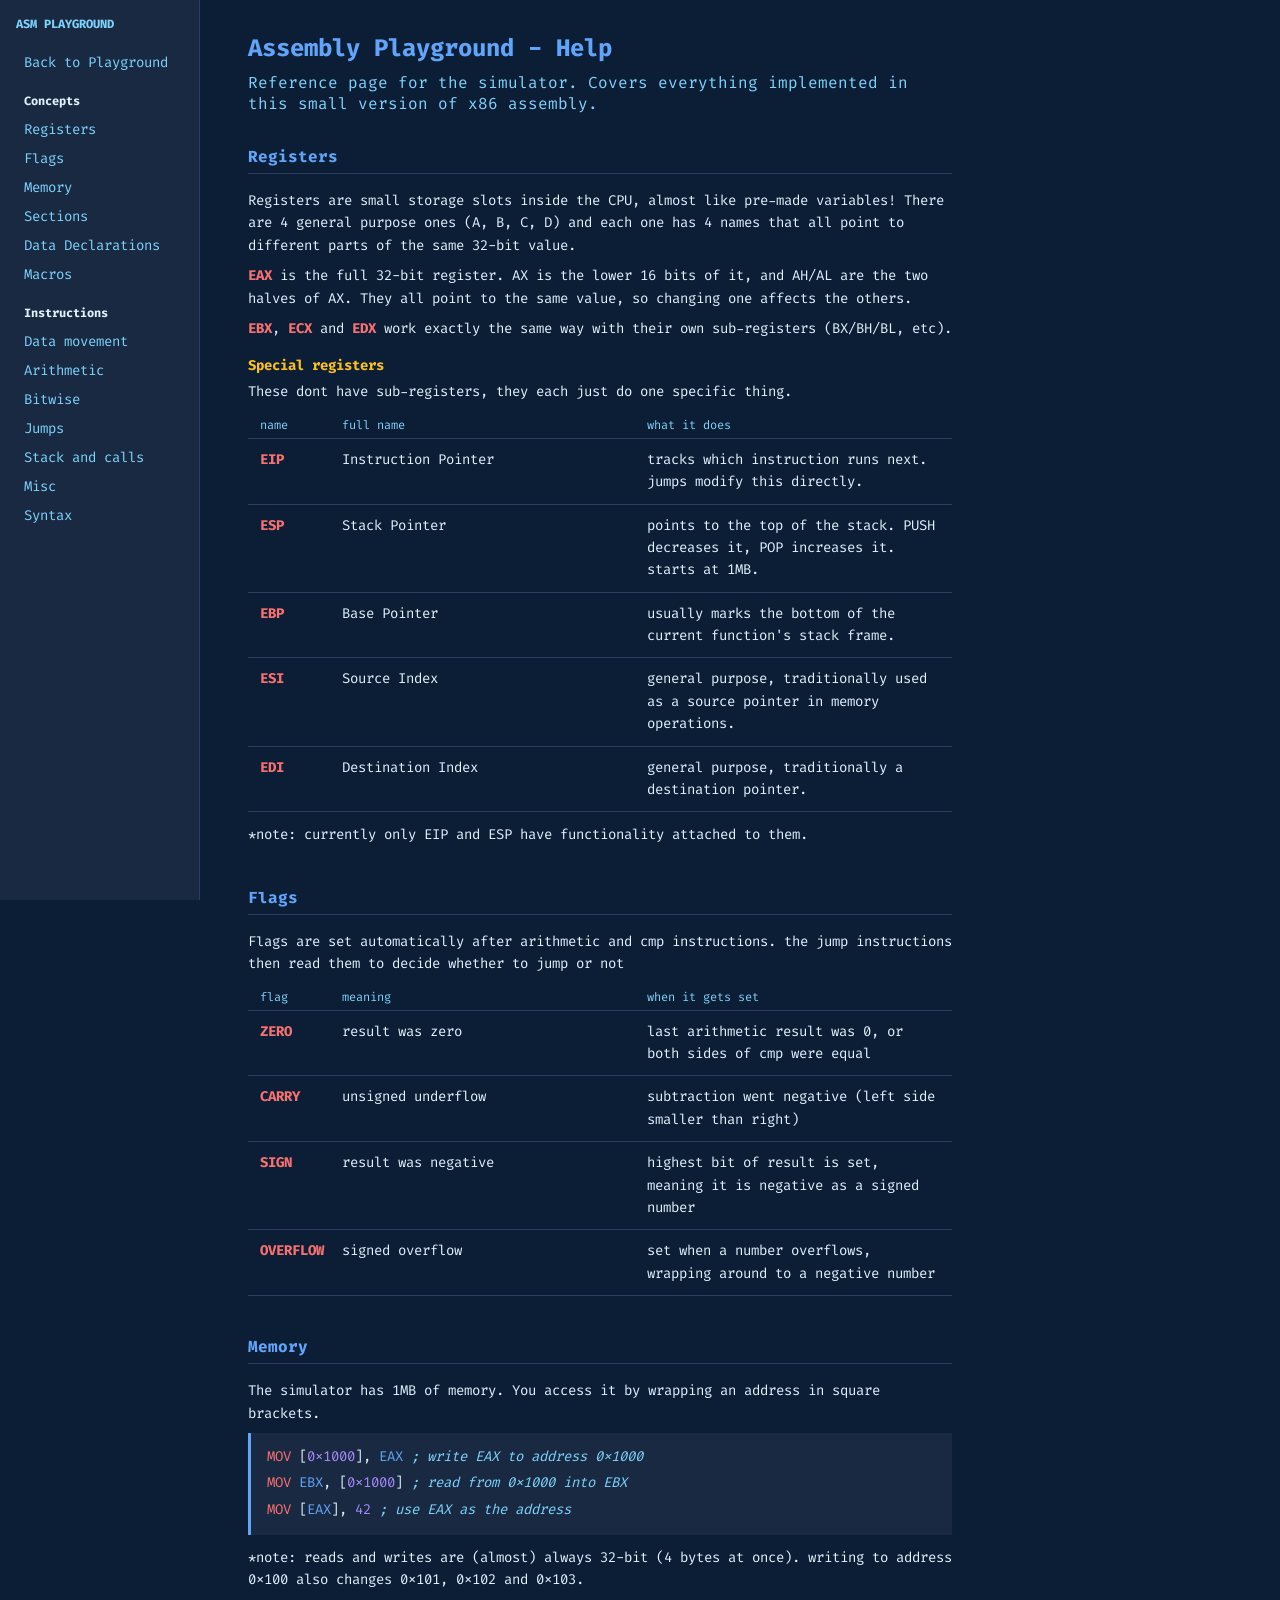
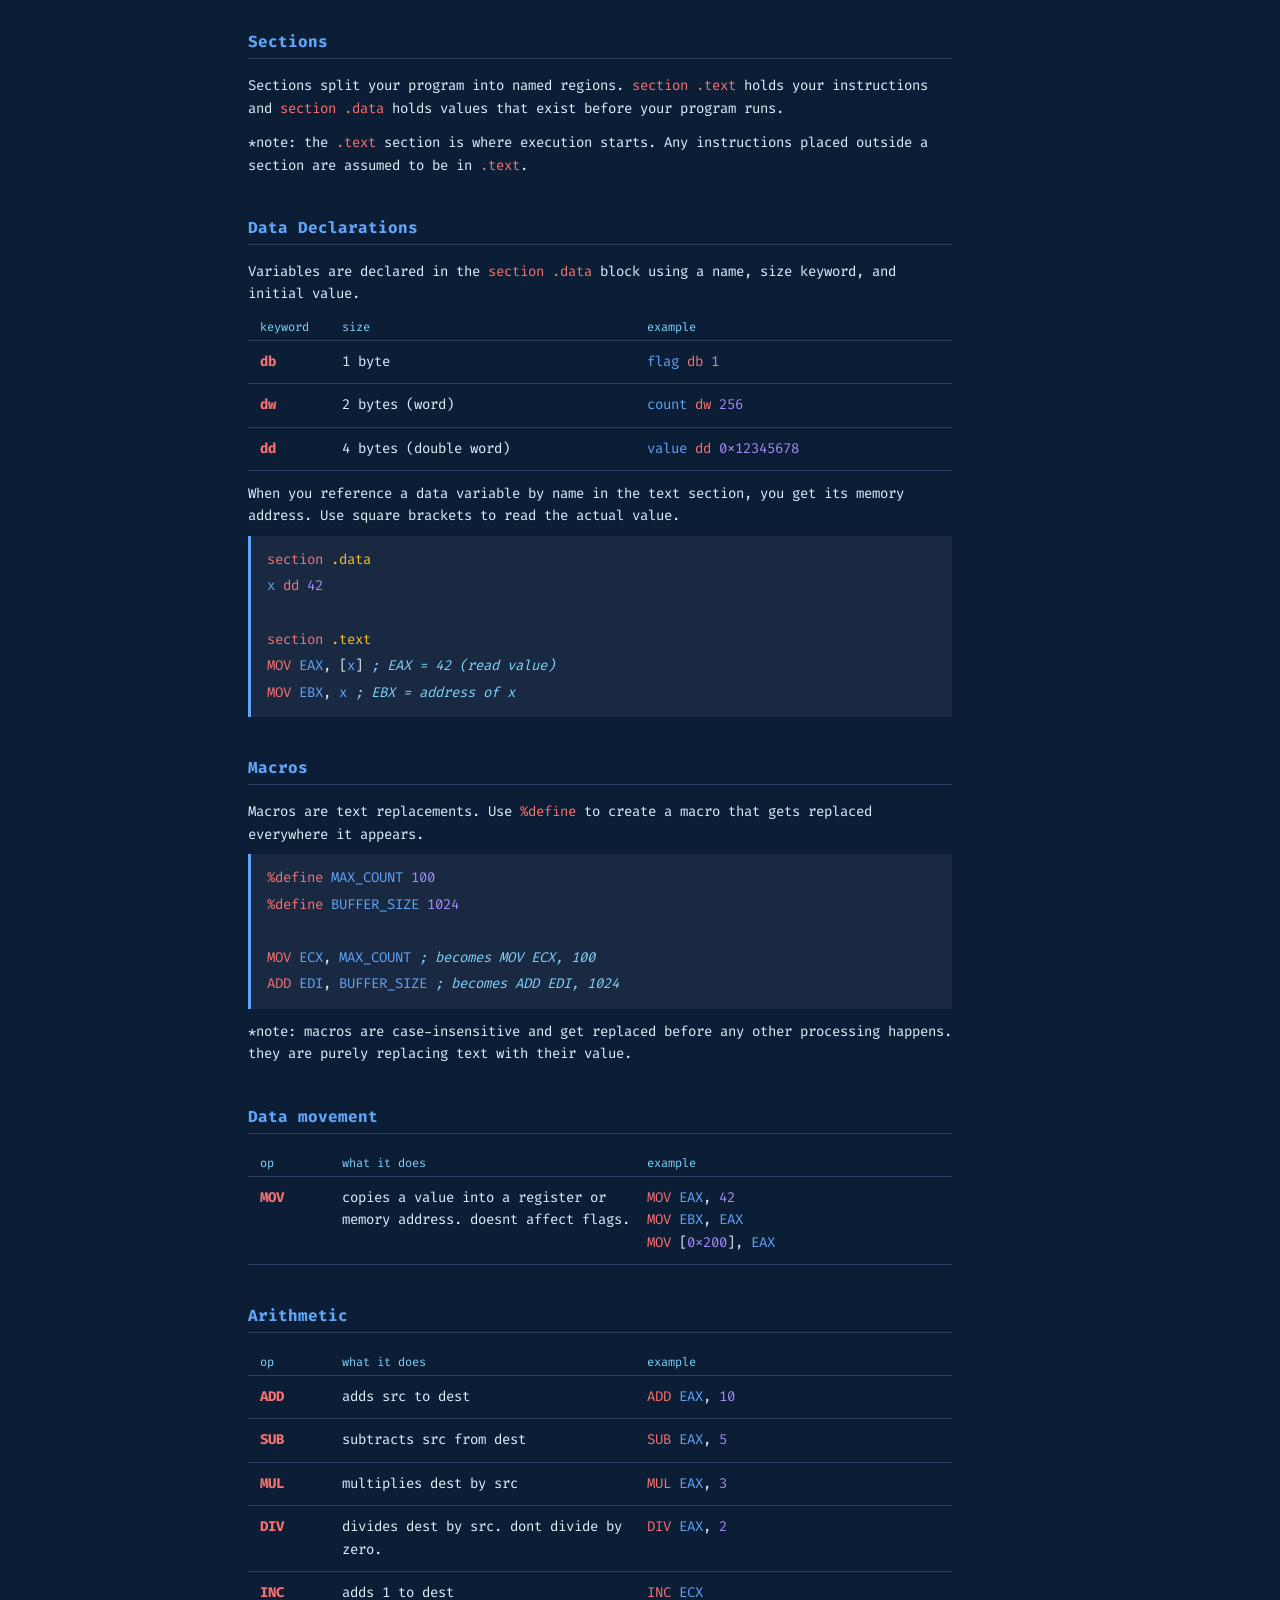
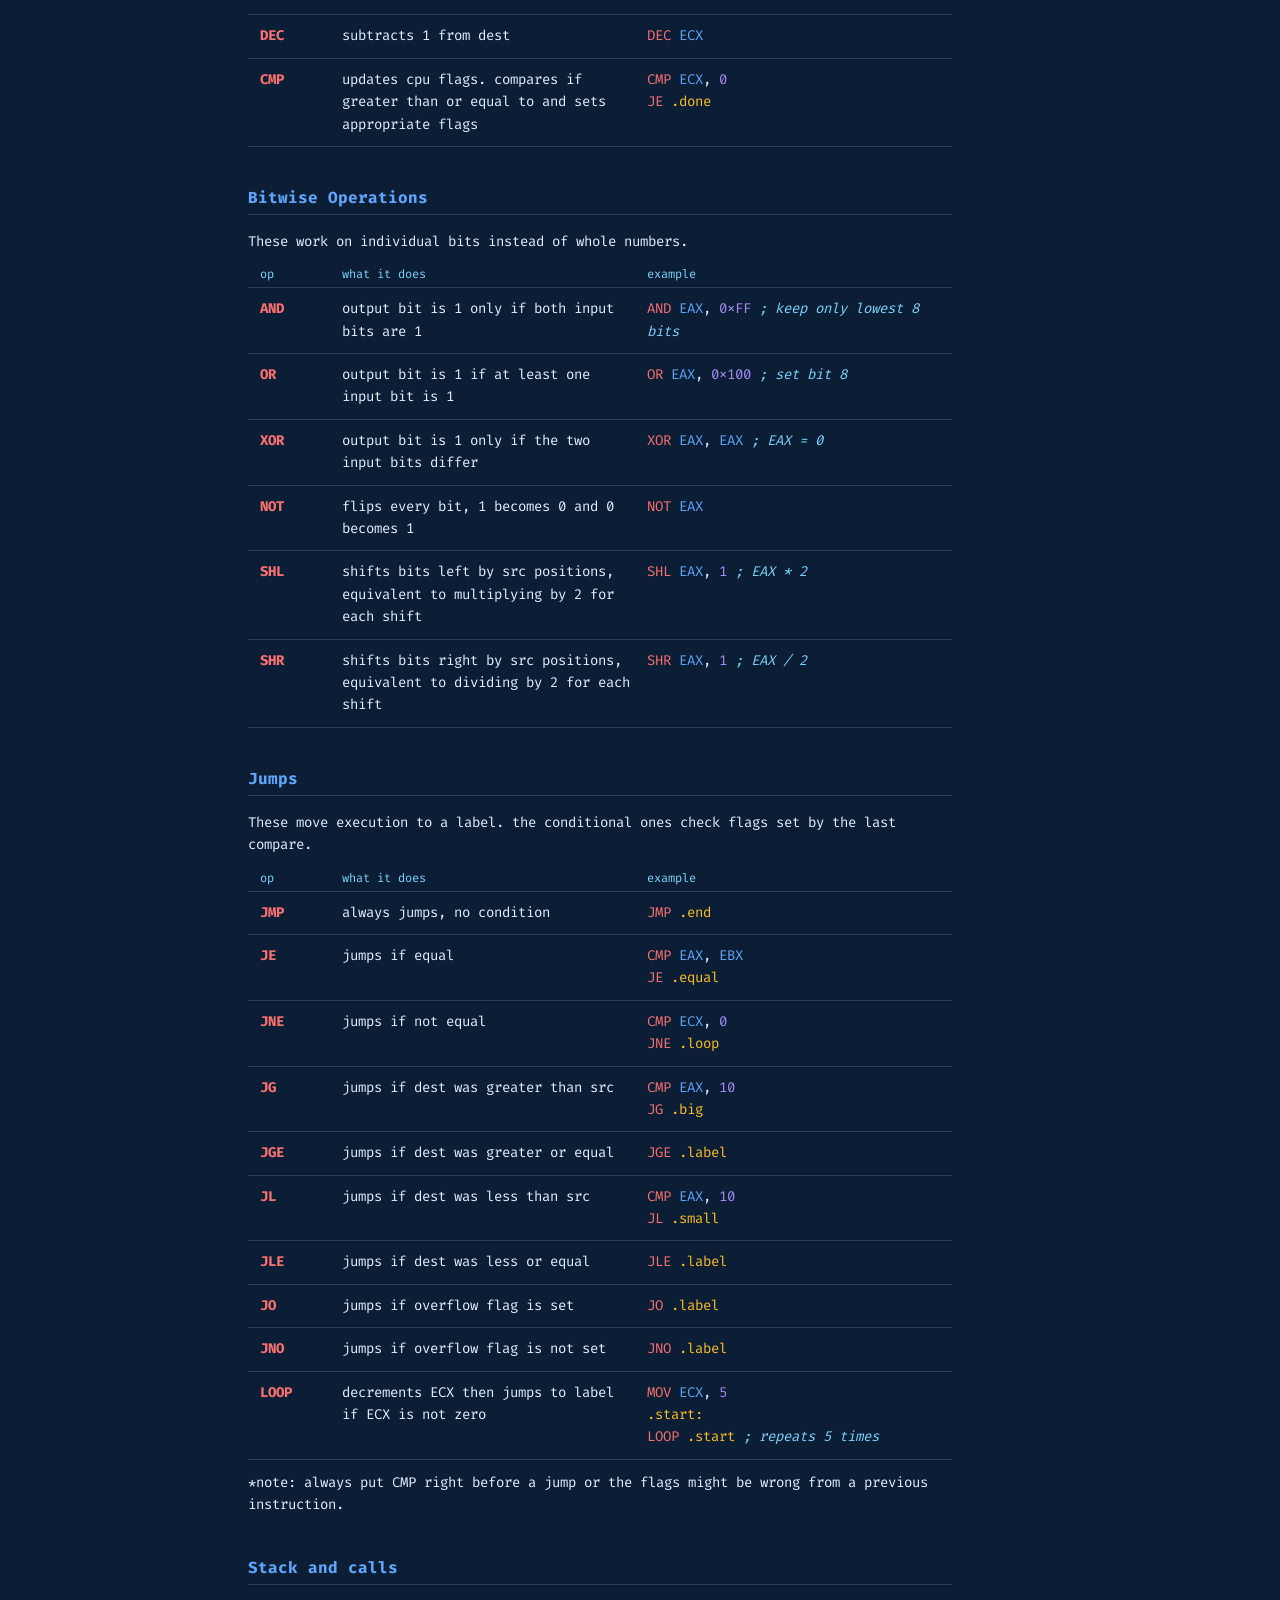
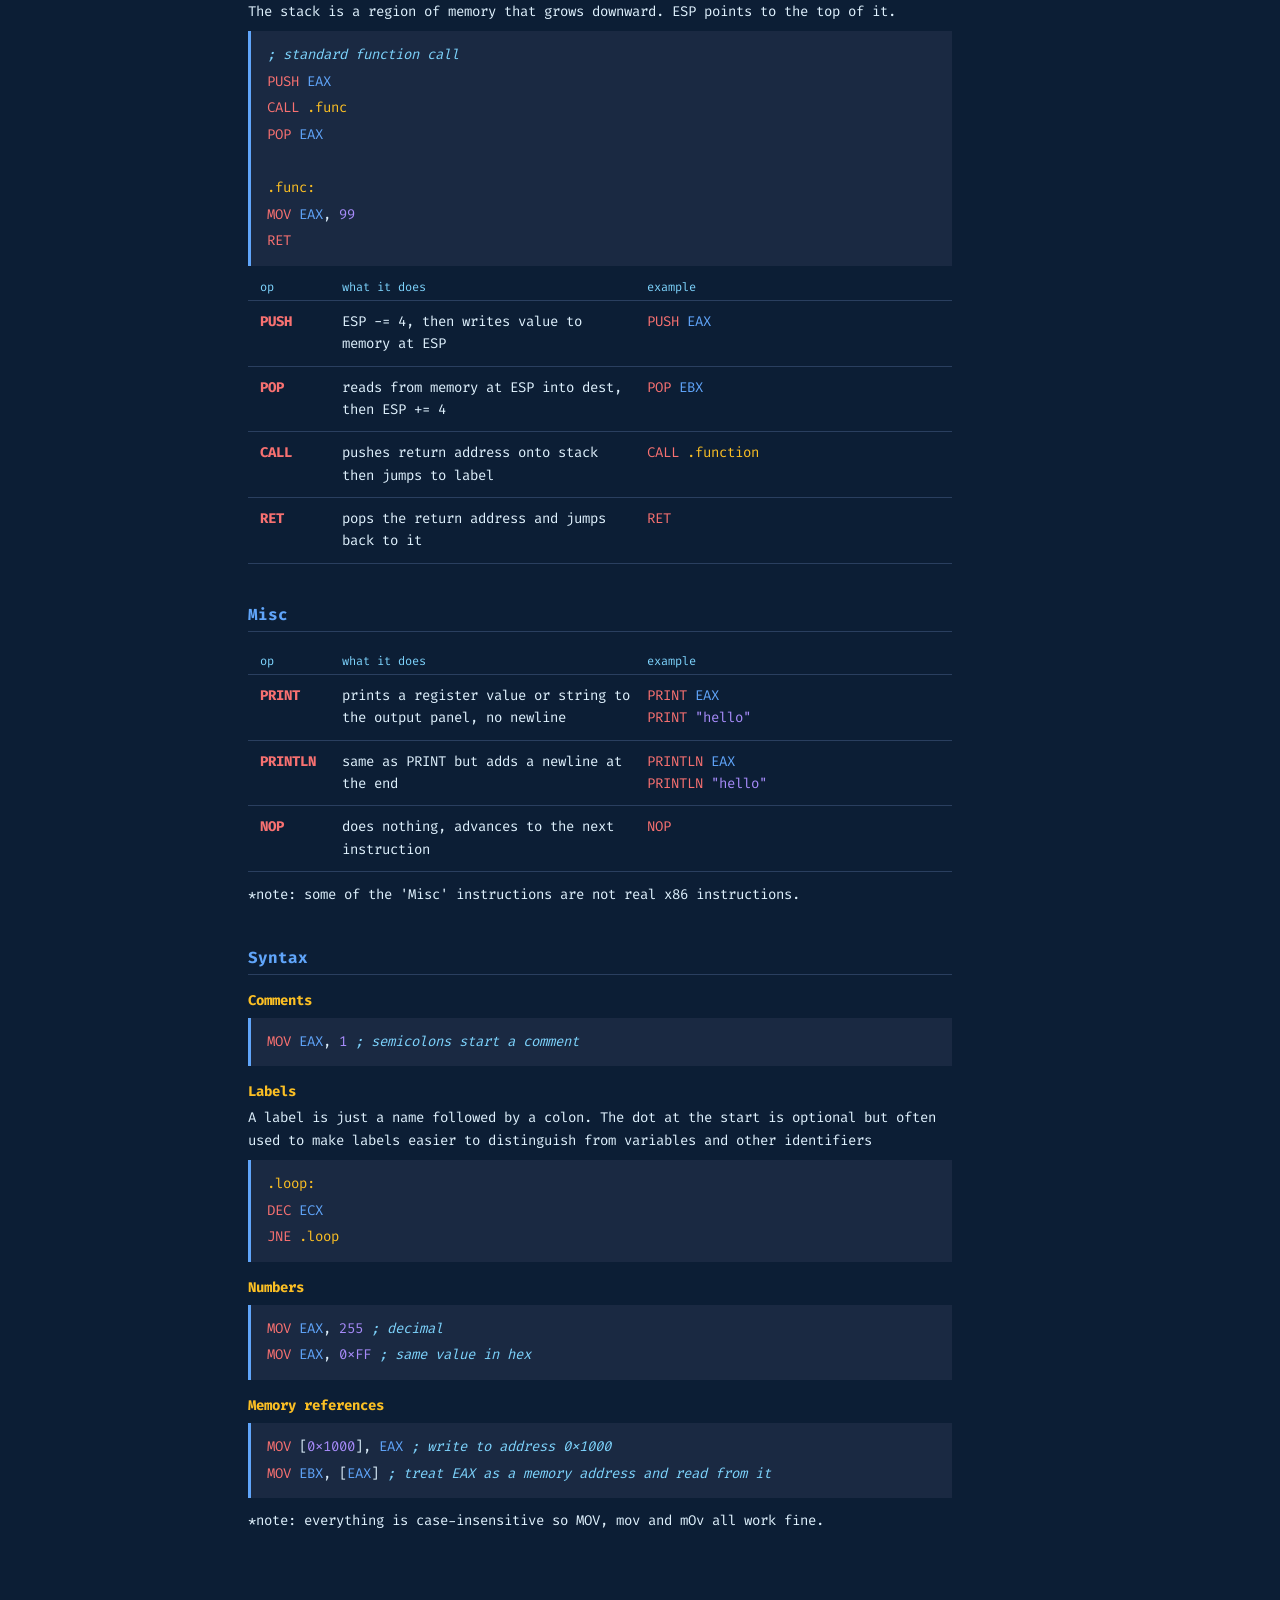
==== docs.html @ c967ff4b "fixed infinite loops & mobile support" ====
<!DOCTYPE html>
<html lang="en">

<head>
    <title>Assembly Playground - Help</title>
    <link rel="icon" type="image/x-icon" href="icon.png">
    <link rel="stylesheet" href="css/docs.css">
    <script src="js/docs.js"></script>

    <meta name="viewport" content="width=device-width, initial-scale=1">
    <!-- import google font -->
    <link href="https://fonts.googleapis.com/css2?family=Fira+Code&display=swap" rel="stylesheet">
</head>

<body>
    <div class="page">
        <div class="sidebar">
            <h1>ASM PLAYGROUND</h1>
            <a href="index.html">Back to Playground</a>
            <span class="group"><strong>Concepts</strong></span>
            <a href="#registers">Registers</a>
            <a href="#flags">Flags</a>
            <a href="#memory">Memory</a>
            <a href="#sections">Sections</a>
            <a href="#data-declarations">Data Declarations</a>
            <a href="#macros">Macros</a>
            <span class="group"><strong>Instructions</strong></span>
            <a href="#data">Data movement</a>
            <a href="#arithmetic">Arithmetic</a>
            <a href="#bitwise">Bitwise</a>
            <a href="#jumps">Jumps</a>
            <a href="#stack">Stack and calls</a>
            <a href="#misc">Misc</a>
            <a href="#syntax">Syntax</a>
        </div>
        <div class="content">
            <button id="menu-toggle">☰ MENU</button>
            <h1>Assembly Playground - Help</h1>
            <p>
                Reference page for the simulator. Covers everything implemented in
                this small version of x86 assembly.
            </p>
            <!-- registers -->
            <div class="section" id="registers">
                <h2>Registers</h2>
                <p>
                    Registers are small storage slots inside the CPU, almost like
                    pre-made variables! There are 4 general purpose ones (A, B, C, D)
                    and each one has 4 names that all point to different parts of the
                    same 32-bit value.
                </p>
                <p>
                    <span class="op">EAX</span> is the full 32-bit register. AX is the
                    lower 16 bits of it, and AH/AL are the two halves of AX. They all
                    point to the same value, so changing one affects the others.
                </p>
                <p>
                    <span class="op">EBX</span>, <span class="op">ECX</span> and
                    <span class="op">EDX</span> work exactly the same way with their own
                    sub-registers (BX/BH/BL, etc).
                </p>
                <h3>Special registers</h3>
                <p>
                    These dont have sub-registers, they each just do one specific thing.
                </p>
                <div class="row-header">
                    <div>name</div>
                    <div>full name</div>
                    <div>what it does</div>
                </div>
                <div class="row">
                    <div class="op">EIP</div>
                    <div>Instruction Pointer</div>
                    <div>
                        tracks which instruction runs next. jumps modify this directly.
                    </div>
                </div>
                <div class="row">
                    <div class="op">ESP</div>
                    <div>Stack Pointer</div>
                    <div>
                        points to the top of the stack. PUSH decreases it, POP increases
                        it. starts at 1MB.
                    </div>
                </div>
                <div class="row">
                    <div class="op">EBP</div>
                    <div>Base Pointer</div>
                    <div>
                        usually marks the bottom of the current function's stack frame.
                    </div>
                </div>
                <div class="row">
                    <div class="op">ESI</div>
                    <div>Source Index</div>
                    <div>
                        general purpose, traditionally used as a source pointer in memory
                        operations.
                    </div>
                </div>
                <div class="row">
                    <div class="op">EDI</div>
                    <div>Destination Index</div>
                    <div>general purpose, traditionally a destination pointer.</div>
                </div>
                <p class="note">
                    *note: currently only EIP and ESP have functionality attached to
                    them.
                </p>
            </div>
            <!-- flags -->
            <div class="section" id="flags">
                <h2>Flags</h2>
                <p>
                    Flags are set automatically after arithmetic and cmp instructions.
                    the jump instructions then read them to decide whether to jump or
                    not
                </p>
                <div class="row-header">
                    <div>flag</div>
                    <div>meaning</div>
                    <div>when it gets set</div>
                </div>
                <div class="row">
                    <div class="op">ZERO</div>
                    <div>result was zero</div>
                    <div>
                        last arithmetic result was 0, or both sides of cmp were equal
                    </div>
                </div>
                <div class="row">
                    <div class="op">CARRY</div>
                    <div>unsigned underflow</div>
                    <div>subtraction went negative (left side smaller than right)</div>
                </div>
                <div class="row">
                    <div class="op">SIGN</div>
                    <div>result was negative</div>
                    <div>
                        highest bit of result is set, meaning it is negative as a signed
                        number
                    </div>
                </div>
                <div class="row">
                    <div class="op">OVERFLOW</div>
                    <div>signed overflow</div>
                    <div>
                        set when a number overflows, wrapping around to a negative number
                    </div>
                </div>
            </div>

            <!-- memory -->
            <div class="section" id="memory">
                <h2>Memory</h2>
                <p>
                    The simulator has 1MB of memory. You access it by wrapping an
                    address in square brackets.
                </p>
                <div class="code">
                    <span class="keyword">MOV</span> [<span class="num">0x1000</span>],
                    <span class="reg">EAX</span>
                    <span class="comment">; write EAX to address 0x1000</span><br>
                    <span class="keyword">MOV</span> <span class="reg">EBX</span>,
                    [<span class="num">0x1000</span>]
                    <span class="comment">; read from 0x1000 into EBX</span><br>
                    <span class="keyword">MOV</span> [<span class="reg">EAX</span>],
                    <span class="num">42</span>
                    <span class="comment">; use EAX as the address</span>
                </div>
                <p class="note">
                    *note: reads and writes are (almost) always 32-bit (4 bytes at
                    once). writing to address 0x100 also changes 0x101, 0x102 and 0x103.
                </p>
            </div>
            <!-- sections -->
            <div class="section" id="sections">
                <h2>Sections</h2>
                <p>
                    Sections split your program into named regions.
                    <span class="keyword">section .text</span> holds your instructions and
                    <span class="keyword">section .data</span> holds values that exist before
                    your program runs.
                </p>
                <p class="note">
                    *note: the <span class="keyword">.text</span> section is where
                    execution starts. Any instructions placed outside a section are
                    assumed to be in <span class="keyword">.text</span>.
                </p>
            </div>
            <!-- data declarations -->
            <div class="section" id="data-declarations">
                <h2>Data Declarations</h2>
                <p>
                    Variables are declared in the <span class="keyword">section .data</span>
                    block using a name, size keyword, and initial value.
                </p>
                <div class="row-header">
                    <div>keyword</div>
                    <div>size</div>
                    <div>example</div>
                </div>
                <div class="row">
                    <div class="op">db</div>
                    <div>1 byte</div>
                    <div>
                        <span class="reg">flag</span> <span class="keyword">db</span>
                        <span class="num">1</span>
                    </div>
                </div>
                <div class="row">
                    <div class="op">dw</div>
                    <div>2 bytes (word)</div>
                    <div>
                        <span class="reg">count</span> <span class="keyword">dw</span>
                        <span class="num">256</span>
                    </div>
                </div>
                <div class="row">
                    <div class="op">dd</div>
                    <div>4 bytes (double word)</div>
                    <div>
                        <span class="reg">value</span> <span class="keyword">dd</span>
                        <span class="num">0x12345678</span>
                    </div>
                </div>
                <p class="note">
                    When you reference a data variable by name in the text section, you get
                    its memory address. Use square brackets to read the actual value.
                </p>
                <div class="code">
                    <span class="keyword">section</span> <span class="label">.data</span><br>
                    <span class="reg">x</span> <span class="keyword">dd</span>
                    <span class="num">42</span><br>
                    <br>
                    <span class="keyword">section</span> <span class="label">.text</span><br>
                    <span class="keyword">MOV</span> <span class="reg">EAX</span>,
                    [<span class="reg">x</span>]
                    <span class="comment">; EAX = 42 (read value)</span><br>
                    <span class="keyword">MOV</span> <span class="reg">EBX</span>,
                    <span class="reg">x</span>
                    <span class="comment">; EBX = address of x</span>
                </div>
            </div>
            <!-- macros -->
            <div class="section" id="macros">
                <h2>Macros</h2>
                <p>
                    Macros are text replacements. Use <span class="keyword">%define</span>
                    to create a macro that gets replaced everywhere it appears.
                </p>
                <div class="code">
                    <span class="keyword">%define</span> <span class="reg">MAX_COUNT</span>
                    <span class="num">100</span><br>
                    <span class="keyword">%define</span> <span class="reg">BUFFER_SIZE</span>
                    <span class="num">1024</span><br>
                    <br>
                    <span class="keyword">MOV</span> <span class="reg">ECX</span>,
                    <span class="reg">MAX_COUNT</span>
                    <span class="comment">; becomes MOV ECX, 100</span><br>
                    <span class="keyword">ADD</span> <span class="reg">EDI</span>,
                    <span class="reg">BUFFER_SIZE</span>
                    <span class="comment">; becomes ADD EDI, 1024</span>
                </div>
                <p class="note">
                    *note: macros are case-insensitive and get replaced before any other
                    processing happens. they are purely replacing text with their value.
                </p>
            </div>
            <!-- data movement -->
            <div class="section" id="data">
                <h2>Data movement</h2>
                <div class="row-header">
                    <div>op</div>
                    <div>what it does</div>
                    <div>example</div>
                </div>
                <div class="row">
                    <div class="op">MOV</div>
                    <div>
                        copies a value into a register or memory address. doesnt affect
                        flags.
                    </div>
                    <div>
                        <span class="keyword">MOV</span> <span class="reg">EAX</span>,
                        <span class="num">42</span><br>
                        <span class="keyword">MOV</span> <span class="reg">EBX</span>,
                        <span class="reg">EAX</span><br>
                        <span class="keyword">MOV</span> [<span class="num">0x200</span>],
                        <span class="reg">EAX</span>
                    </div>
                </div>
            </div>
            <!-- arithmetic -->
            <div class="section" id="arithmetic">
                <h2>Arithmetic</h2>
                <div class="row-header">
                    <div>op</div>
                    <div>what it does</div>
                    <div>example</div>
                </div>
                <div class="row">
                    <div class="op">ADD</div>
                    <div>adds src to dest</div>
                    <div>
                        <span class="keyword">ADD</span> <span class="reg">EAX</span>,
                        <span class="num">10</span>
                    </div>
                </div>
                <div class="row">
                    <div class="op">SUB</div>
                    <div>subtracts src from dest</div>
                    <div>
                        <span class="keyword">SUB</span> <span class="reg">EAX</span>,
                        <span class="num">5</span>
                    </div>
                </div>
                <div class="row">
                    <div class="op">MUL</div>
                    <div>multiplies dest by src</div>
                    <div>
                        <span class="keyword">MUL</span> <span class="reg">EAX</span>,
                        <span class="num">3</span>
                    </div>
                </div>
                <div class="row">
                    <div class="op">DIV</div>
                    <div>divides dest by src. dont divide by zero.</div>
                    <div>
                        <span class="keyword">DIV</span> <span class="reg">EAX</span>,
                        <span class="num">2</span>
                    </div>
                </div>
                <div class="row">
                    <div class="op">INC</div>
                    <div>adds 1 to dest</div>
                    <div>
                        <span class="keyword">INC</span> <span class="reg">ECX</span>
                    </div>
                </div>
                <div class="row">
                    <div class="op">DEC</div>
                    <div>subtracts 1 from dest</div>
                    <div>
                        <span class="keyword">DEC</span> <span class="reg">ECX</span>
                    </div>
                </div>
                <div class="row">
                    <div class="op">CMP</div>
                    <div>
                        updates cpu flags. compares if greater than or equal to and sets
                        appropriate flags
                    </div>
                    <div>
                        <span class="keyword">CMP</span> <span class="reg">ECX</span>,
                        <span class="num">0</span><br>
                        <span class="keyword">JE</span> <span class="label">.done</span>
                    </div>
                </div>
            </div>
            <!-- bitwise -->
            <div class="section" id="bitwise">
                <h2>Bitwise Operations</h2>
                <p>These work on individual bits instead of whole numbers.</p>
                <div class="row-header">
                    <div>op</div>
                    <div>what it does</div>
                    <div>example</div>
                </div>
                <div class="row">
                    <div class="op">AND</div>
                    <div>output bit is 1 only if both input bits are 1</div>
                    <div>
                        <span class="keyword">AND</span> <span class="reg">EAX</span>,
                        <span class="num">0xFF</span>
                        <span class="comment">; keep only lowest 8 bits</span>
                    </div>
                </div>
                <div class="row">
                    <div class="op">OR</div>
                    <div>output bit is 1 if at least one input bit is 1</div>
                    <div>
                        <span class="keyword">OR</span> <span class="reg">EAX</span>,
                        <span class="num">0x100</span>
                        <span class="comment">; set bit 8</span>
                    </div>
                </div>
                <div class="row">
                    <div class="op">XOR</div>
                    <div>output bit is 1 only if the two input bits differ</div>
                    <div>
                        <span class="keyword">XOR</span> <span class="reg">EAX</span>,
                        <span class="reg">EAX</span>
                        <span class="comment">; EAX = 0</span>
                    </div>
                </div>
                <div class="row">
                    <div class="op">NOT</div>
                    <div>flips every bit, 1 becomes 0 and 0 becomes 1</div>
                    <div>
                        <span class="keyword">NOT</span> <span class="reg">EAX</span>
                    </div>
                </div>
                <div class="row">
                    <div class="op">SHL</div>
                    <div>shifts bits left by src positions, equivalent to multiplying by 2 for each shift</div>
                    <div>
                        <span class="keyword">SHL</span> <span class="reg">EAX</span>,
                        <span class="num">1</span>
                        <span class="comment">; EAX * 2</span>
                    </div>
                </div>
                <div class="row">
                    <div class="op">SHR</div>
                    <div>shifts bits right by src positions, equivalent to dividing by 2 for each shift</div>
                    <div>
                        <span class="keyword">SHR</span> <span class="reg">EAX</span>,
                        <span class="num">1</span>
                        <span class="comment">; EAX / 2</span>
                    </div>
                </div>
            </div>
            <!-- jumps -->
            <div class="section" id="jumps">
                <h2>Jumps</h2>
                <p>
                    These move execution to a label. the conditional ones check flags
                    set by the last compare.
                </p>
                <div class="row-header row-header-gap">
                    <div>op</div>
                    <div>what it does</div>
                    <div>example</div>
                </div>
                <div class="row">
                    <div class="op">JMP</div>
                    <div>always jumps, no condition</div>
                    <div>
                        <span class="keyword">JMP</span> <span class="label">.end</span>
                    </div>
                </div>
                <div class="row">
                    <div class="op">JE</div>
                    <div>jumps if equal</div>
                    <div>
                        <span class="keyword">CMP</span> <span class="reg">EAX</span>,
                        <span class="reg">EBX</span><br>
                        <span class="keyword">JE</span>
                        <span class="label">.equal</span>
                    </div>
                </div>
                <div class="row">
                    <div class="op">JNE</div>
                    <div>jumps if not equal</div>
                    <div>
                        <span class="keyword">CMP</span> <span class="reg">ECX</span>,
                        <span class="num">0</span><br>
                        <span class="keyword">JNE</span>
                        <span class="label">.loop</span>
                    </div>
                </div>
                <div class="row">
                    <div class="op">JG</div>
                    <div>jumps if dest was greater than src</div>
                    <div>
                        <span class="keyword">CMP</span> <span class="reg">EAX</span>,
                        <span class="num">10</span><br>
                        <span class="keyword">JG</span>
                        <span class="label">.big</span>
                    </div>
                </div>
                <div class="row">
                    <div class="op">JGE</div>
                    <div>jumps if dest was greater or equal</div>
                    <div>
                        <span class="keyword">JGE</span> <span class="label">.label</span>
                    </div>
                </div>
                <div class="row">
                    <div class="op">JL</div>
                    <div>jumps if dest was less than src</div>
                    <div>
                        <span class="keyword">CMP</span> <span class="reg">EAX</span>,
                        <span class="num">10</span><br>
                        <span class="keyword">JL</span>
                        <span class="label">.small</span>
                    </div>
                </div>
                <div class="row">
                    <div class="op">JLE</div>
                    <div>jumps if dest was less or equal</div>
                    <div>
                        <span class="keyword">JLE</span> <span class="label">.label</span>
                    </div>
                </div>
                <div class="row">
                    <div class="op">JO</div>
                    <div>jumps if overflow flag is set</div>
                    <div>
                        <span class="keyword">JO</span> <span class="label">.label</span>
                    </div>
                </div>
                <div class="row">
                    <div class="op">JNO</div>
                    <div>jumps if overflow flag is not set</div>
                    <div>
                        <span class="keyword">JNO</span> <span class="label">.label</span>
                    </div>
                </div>
                <div class="row">
                    <div class="op">LOOP</div>
                    <div>decrements ECX then jumps to label if ECX is not zero</div>
                    <div>
                        <span class="keyword">MOV</span> <span class="reg">ECX</span>,
                        <span class="num">5</span><br>
                        <span class="label">.start:</span><br>
                        <span class="keyword">LOOP</span> <span class="label">.start</span>
                        <span class="comment">; repeats 5 times</span>
                    </div>
                </div>
                <p class="note">
                    *note: always put CMP right before a jump or the flags might be
                    wrong from a previous instruction.
                </p>
            </div>
            <!-- stack -->
            <div class="section" id="stack">
                <h2>Stack and calls</h2>
                <p>
                    The stack is a region of memory that grows downward. ESP points to
                    the top of it.
                </p>
                <div class="code">
                    <span class="comment">; standard function call</span><br>
                    <span class="keyword">PUSH</span> <span class="reg">EAX</span><br>
                    <span class="keyword">CALL</span> <span class="label">.func</span><br>
                    <span class="keyword">POP</span> <span class="reg">EAX</span><br>
                    <br>
                    <span class="label">.func:</span><br>
                    <span class="keyword">MOV</span> <span class="reg">EAX</span>,
                    <span class="num">99</span><br>
                    <span class="keyword">RET</span>
                </div>
                <div class="row-header">
                    <div>op</div>
                    <div>what it does</div>
                    <div>example</div>
                </div>
                <div class="row">
                    <div class="op">PUSH</div>
                    <div>ESP -= 4, then writes value to memory at ESP</div>
                    <div>
                        <span class="keyword">PUSH</span> <span class="reg">EAX</span>
                    </div>
                </div>
                <div class="row">
                    <div class="op">POP</div>
                    <div>reads from memory at ESP into dest, then ESP += 4</div>
                    <div>
                        <span class="keyword">POP</span> <span class="reg">EBX</span>
                    </div>
                </div>
                <div class="row">
                    <div class="op">CALL</div>
                    <div>pushes return address onto stack then jumps to label</div>
                    <div>
                        <span class="keyword">CALL</span>
                        <span class="label">.function</span>
                    </div>
                </div>
                <div class="row">
                    <div class="op">RET</div>
                    <div>pops the return address and jumps back to it</div>
                    <div><span class="keyword">RET</span></div>
                </div>
            </div>
            <!-- misc -->
            <div class="section" id="misc">
                <h2>Misc</h2>
                <div class="row-header">
                    <div>op</div>
                    <div>what it does</div>
                    <div>example</div>
                </div>
                <div class="row">
                    <div class="op">PRINT</div>
                    <div>prints a register value or string to the output panel, no newline</div>
                    <div>
                        <span class="keyword">PRINT</span> <span class="reg">EAX</span><br>
                        <span class="keyword">PRINT</span> <span class="num">"hello"</span>
                    </div>
                </div>
                <div class="row">
                    <div class="op">PRINTLN</div>
                    <div>same as PRINT but adds a newline at the end</div>
                    <div>
                        <span class="keyword">PRINTLN</span> <span class="reg">EAX</span><br>
                        <span class="keyword">PRINTLN</span> <span class="num">"hello"</span>
                    </div>
                </div>
                <div class="row">
                    <div class="op">NOP</div>
                    <div>does nothing, advances to the next instruction</div>
                    <div>
                        <span class="keyword">NOP</span>
                    </div>
                </div>
                <p class="note">*note: some of the 'Misc' instructions are not real x86 instructions.</p>
            </div>
            <!-- syntax -->
            <div class="section" id="syntax">
                <h2>Syntax</h2>
                <h3>Comments</h3>
                <div class="code">
                    <span class="keyword">MOV</span> <span class="reg">EAX</span>,
                    <span class="num">1</span>
                    <span class="comment">; semicolons start a comment</span>
                </div>
                <h3>Labels</h3>
                <p>
                    A label is just a name followed by a colon. The dot at the start is
                    optional but often used to make labels easier to distinguish from variables and other identifiers
                </p>
                <div class="code">
                    <span class="label">.loop:</span><br>
                    <span class="keyword">DEC</span> <span class="reg">ECX</span><br>
                    <span class="keyword">JNE</span> <span class="label">.loop</span>
                </div>
                <h3>Numbers</h3>
                <div class="code">
                    <span class="keyword">MOV</span> <span class="reg">EAX</span>,
                    <span class="num">255</span> <span class="comment">; decimal</span><br>
                    <span class="keyword">MOV</span> <span class="reg">EAX</span>,
                    <span class="num">0xFF</span>
                    <span class="comment">; same value in hex</span>
                </div>
                <h3>Memory references</h3>
                <div class="code">
                    <span class="keyword">MOV</span> [<span class="num">0x1000</span>],
                    <span class="reg">EAX</span>
                    <span class="comment">; write to address 0x1000</span><br>
                    <span class="keyword">MOV</span> <span class="reg">EBX</span>,
                    [<span class="reg">EAX</span>]
                    <span class="comment">; treat EAX as a memory address and read from it</span>
                </div>
                <p class="note">
                    *note: everything is case-insensitive so MOV, mov and mOv all work
                    fine.
                </p>
            </div>
        </div>
    </div>
</body>

</html>
---- css/docs.css ----
/* variables */

:root {
	--bg:          #0C1E35;
	--panel:       #1A2942;
	--border:      #2a3f5f;
	--accent:      #60A5FA;
	--accent-dark: #3b82f6;
	--error:       #F87171;
	--text:        #E0F2FE;
	--muted:       #7DD3FC;
	--purple:      #a78bfa;
	--yellow:      #FBBF24;
	--orange:      #fb923c;
}

* {
	box-sizing: border-box;
	margin: 0;
	padding: 0;
}

/* base */

body {
	background: var(--bg);
	color: var(--text);
	font-family: 'Fira Code', monospace;
}

/* layout */

.page {
	display: grid;
	grid-template-columns: 200px 1fr;
	min-height: 100vh;
}

/* sidebar */

.sidebar {
	background: var(--panel);
	border-right: 1px solid var(--border);
	padding: 16px;
	position: sticky;
	top: 0;
	height: 100vh;
}

.sidebar h1 {
	font-size: 12px;
	color: var(--muted);
	margin-bottom: 16px;
}

.sidebar a {
	display: block;
	padding: 5px 8px;
	color: var(--muted);
	font-size: 14px;
	text-decoration: none;
}

.sidebar a:hover {
	color: var(--text);
}

.sidebar .group {
	display: block;
	font-size: 12px;
	color: var(--text);
	margin: 16px 0 6px 8px;
}

/* content */

.content {
	padding: 32px 48px;
	max-width: 800px;
}

.content h1 {
	font-size: 24px;
	color: var(--accent);
	margin-bottom: 8px;
}

.content p {
	color: var(--muted);
	margin-bottom: 32px;
}

#menu-toggle {
    display: none;
    margin-bottom: 16px;
    background: var(--panel);
    color: var(--accent);
    border: 1px solid var(--accent);
    padding: 10px;
    font-family: 'Fira Code', monospace;
    cursor: pointer;
}

.section {
	margin-bottom: 40px;
}

.section h2 {
	color: var(--accent);
	font-size: 16px;
	border-bottom: 1px solid var(--border);
	padding-bottom: 6px;
	margin-bottom: 16px;
}

.section h3 {
	color: var(--yellow);
	font-size: 14px;
	margin: 16px 0 6px;
}

.section p {
	color: var(--text);
	font-size: 14px;
	line-height: 1.6;
	margin-bottom: 8px;
}

/* instruction table */

.row-header {
	display: grid;
	grid-template-columns: 70px 1fr 1fr;
    column-gap: 12px;
	padding: 5px 12px;
	font-size: 12px;
	color: var(--muted);
	border-bottom: 1px solid var(--border);
}

.row {
	display: grid;
	grid-template-columns: 70px 1fr 1fr;
    column-gap: 12px;
	padding: 10px 12px;
	font-size: 14px;
	line-height: 1.6;
	border-bottom: 1px solid var(--border);
}

.row:hover {
	background-color: var(--panel);
}

.row-header-gap {
	margin-top: 8px;
}

/* code block */

.code {
	background: var(--panel);
	border-left: 3px solid var(--accent);
	padding: 11px 16px;
	font-size: 14px;
	line-height: 1.9;
	margin: 8px 0;
}

.keyword { color: var(--error); }
.op { color: var(--error); font-weight: bold; }
.reg { color: var(--accent); }
.num { color: var(--purple); }
.label { color: var(--yellow); }
.comment { color: var(--muted); font-style: italic; }

.note {
	margin-top: 12px;
}

@media (max-width: 768px) {
	.row,
    .row-header {
        grid-template-columns: 1fr;
    }

    .row div,
    .row-header div {
        margin-bottom: 4px;
    }

    .page {
        display: flex;
        flex-direction: column;
    }

	#menu-toggle {
        display: block;
    }

	.sidebar {
        position: fixed;
        top: 0;
        left: -260px;
        width: 240px;
        height: 100%;
        z-index: 5;
        transition: left 0.25s ease;
    }

    .sidebar.open {
        left: 0;
    }
}
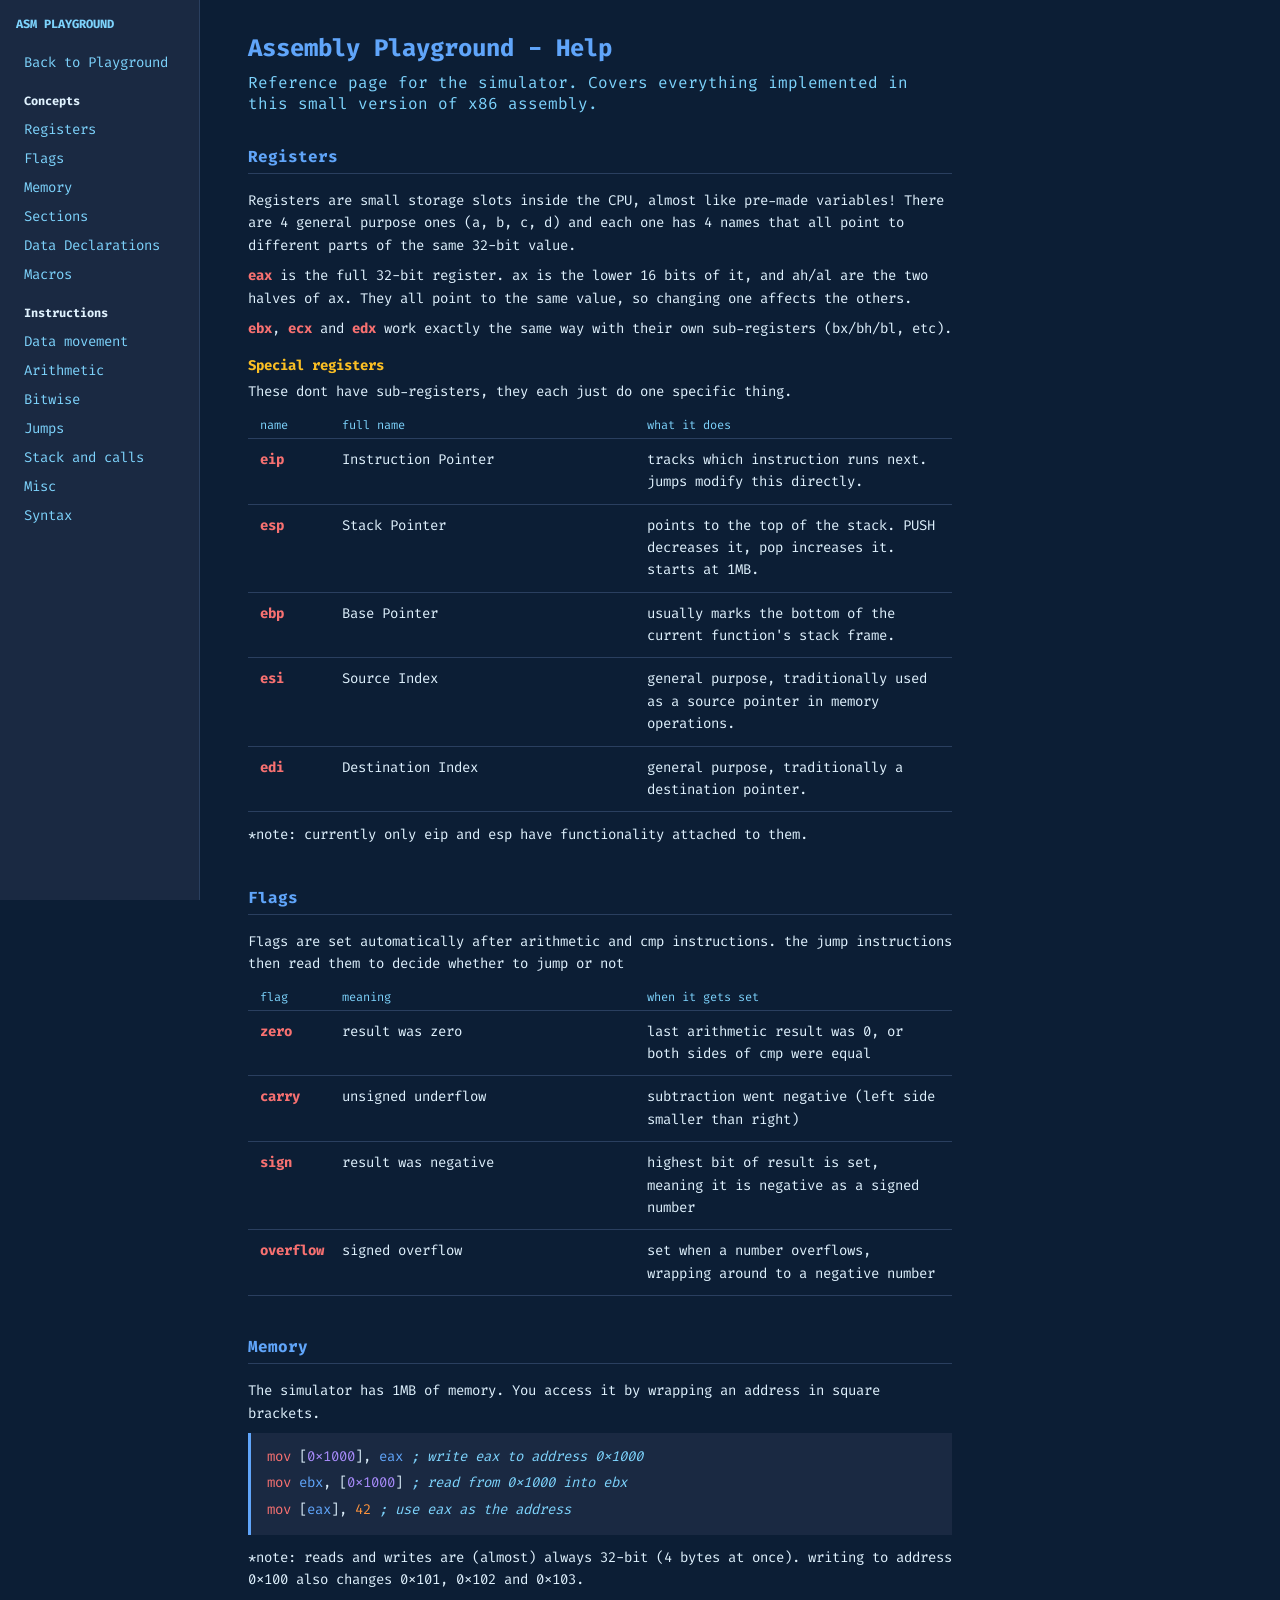
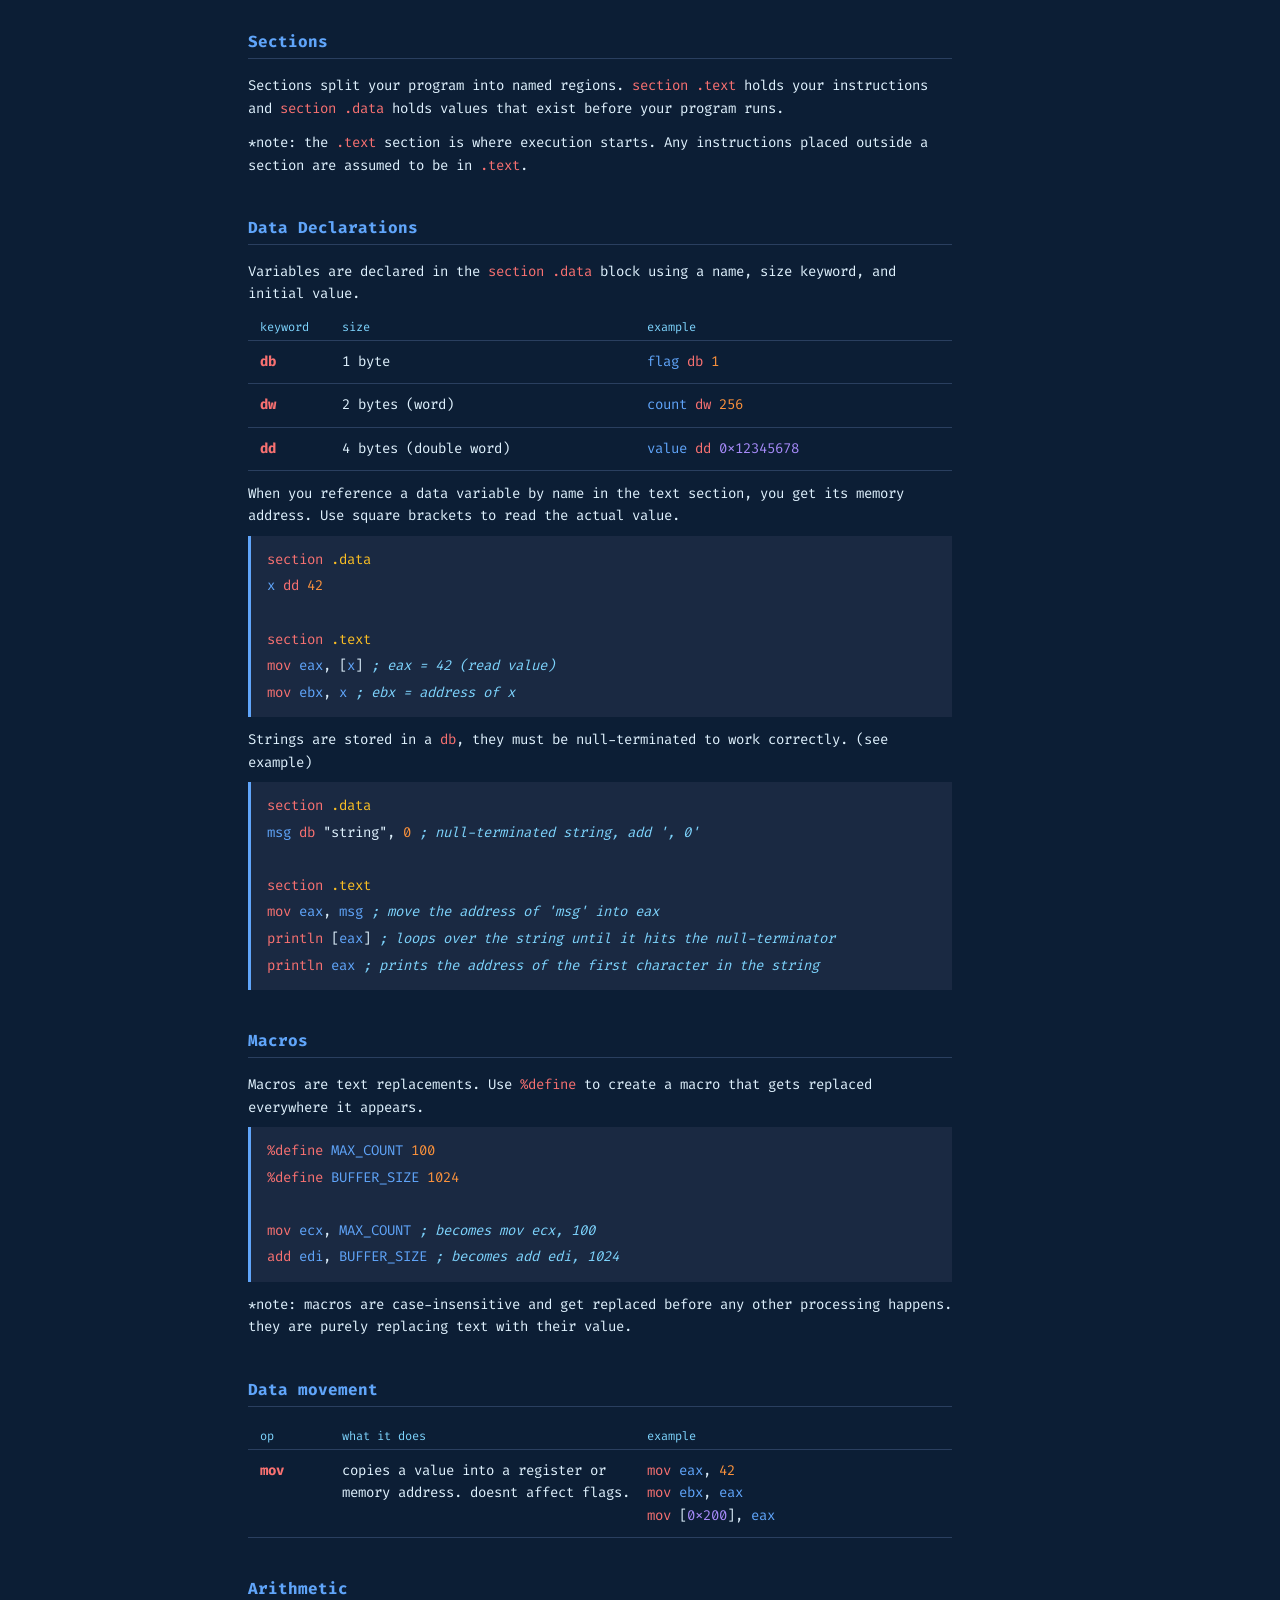
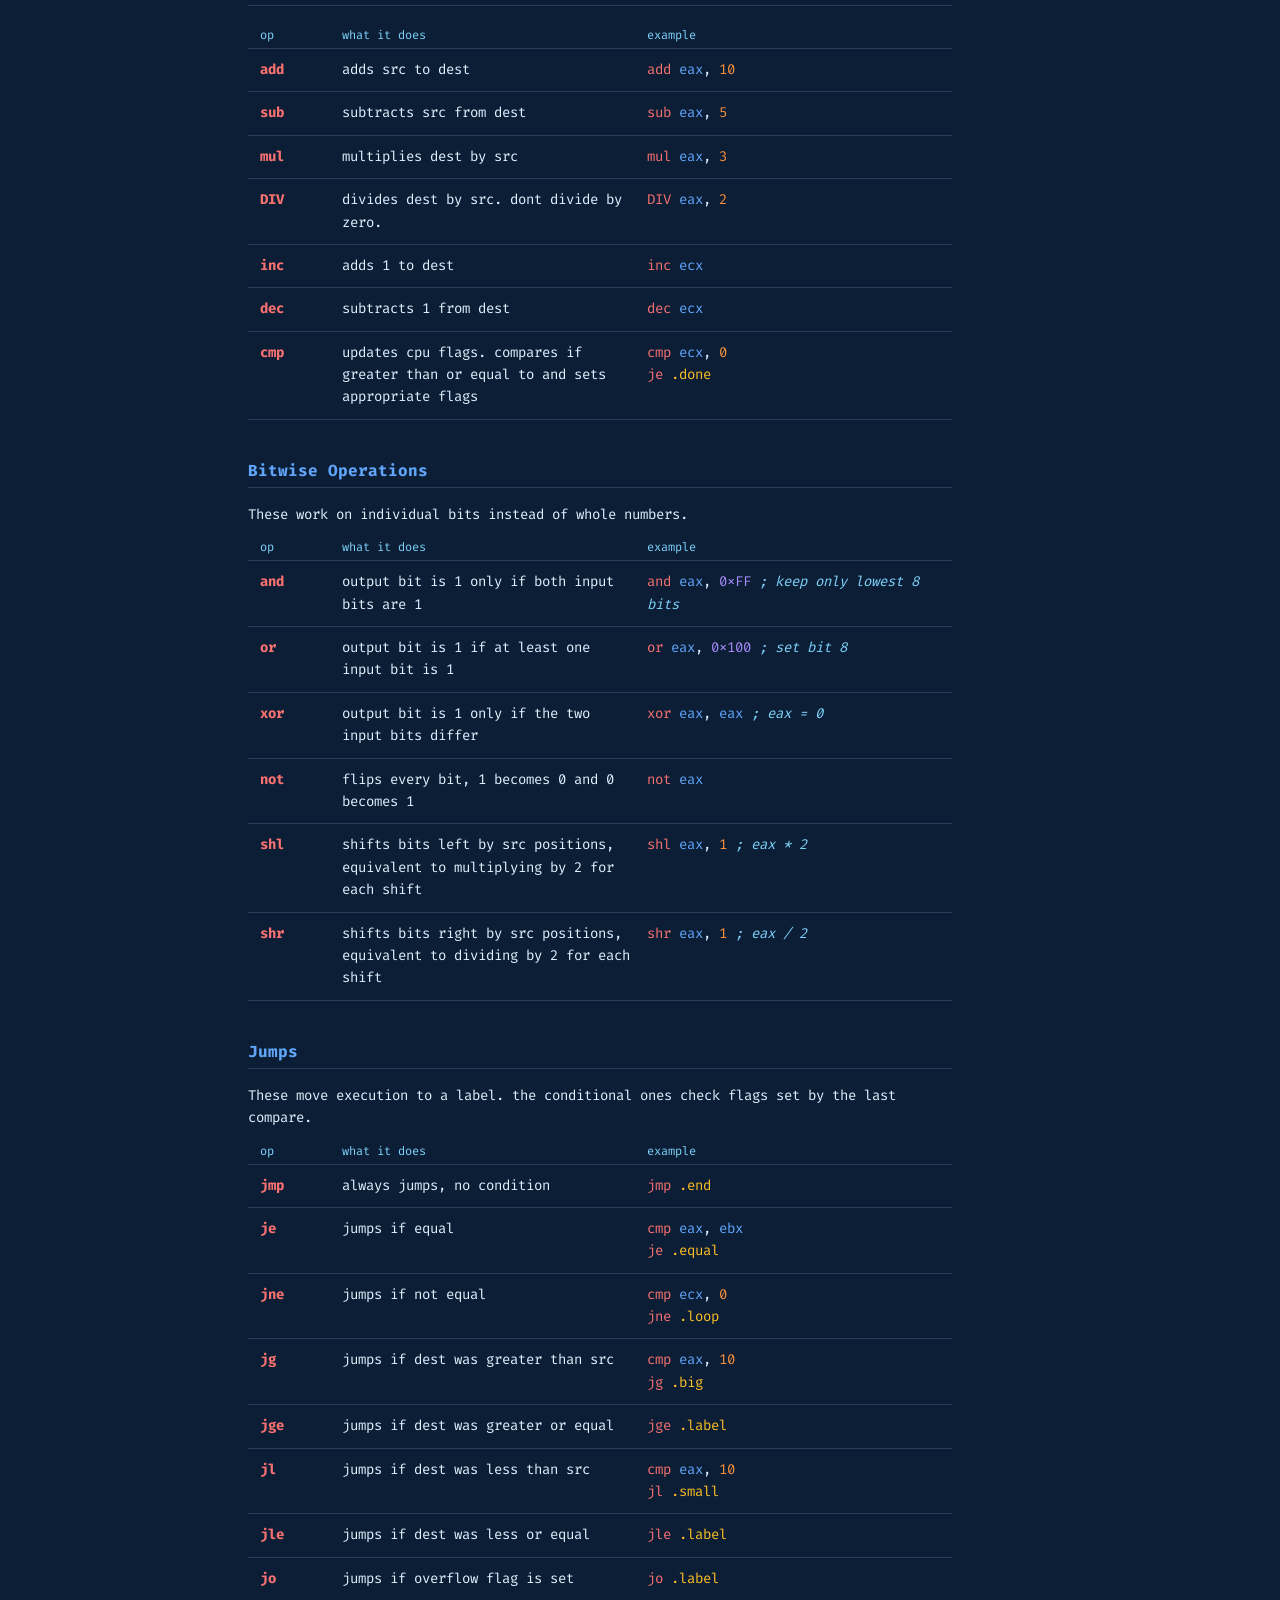
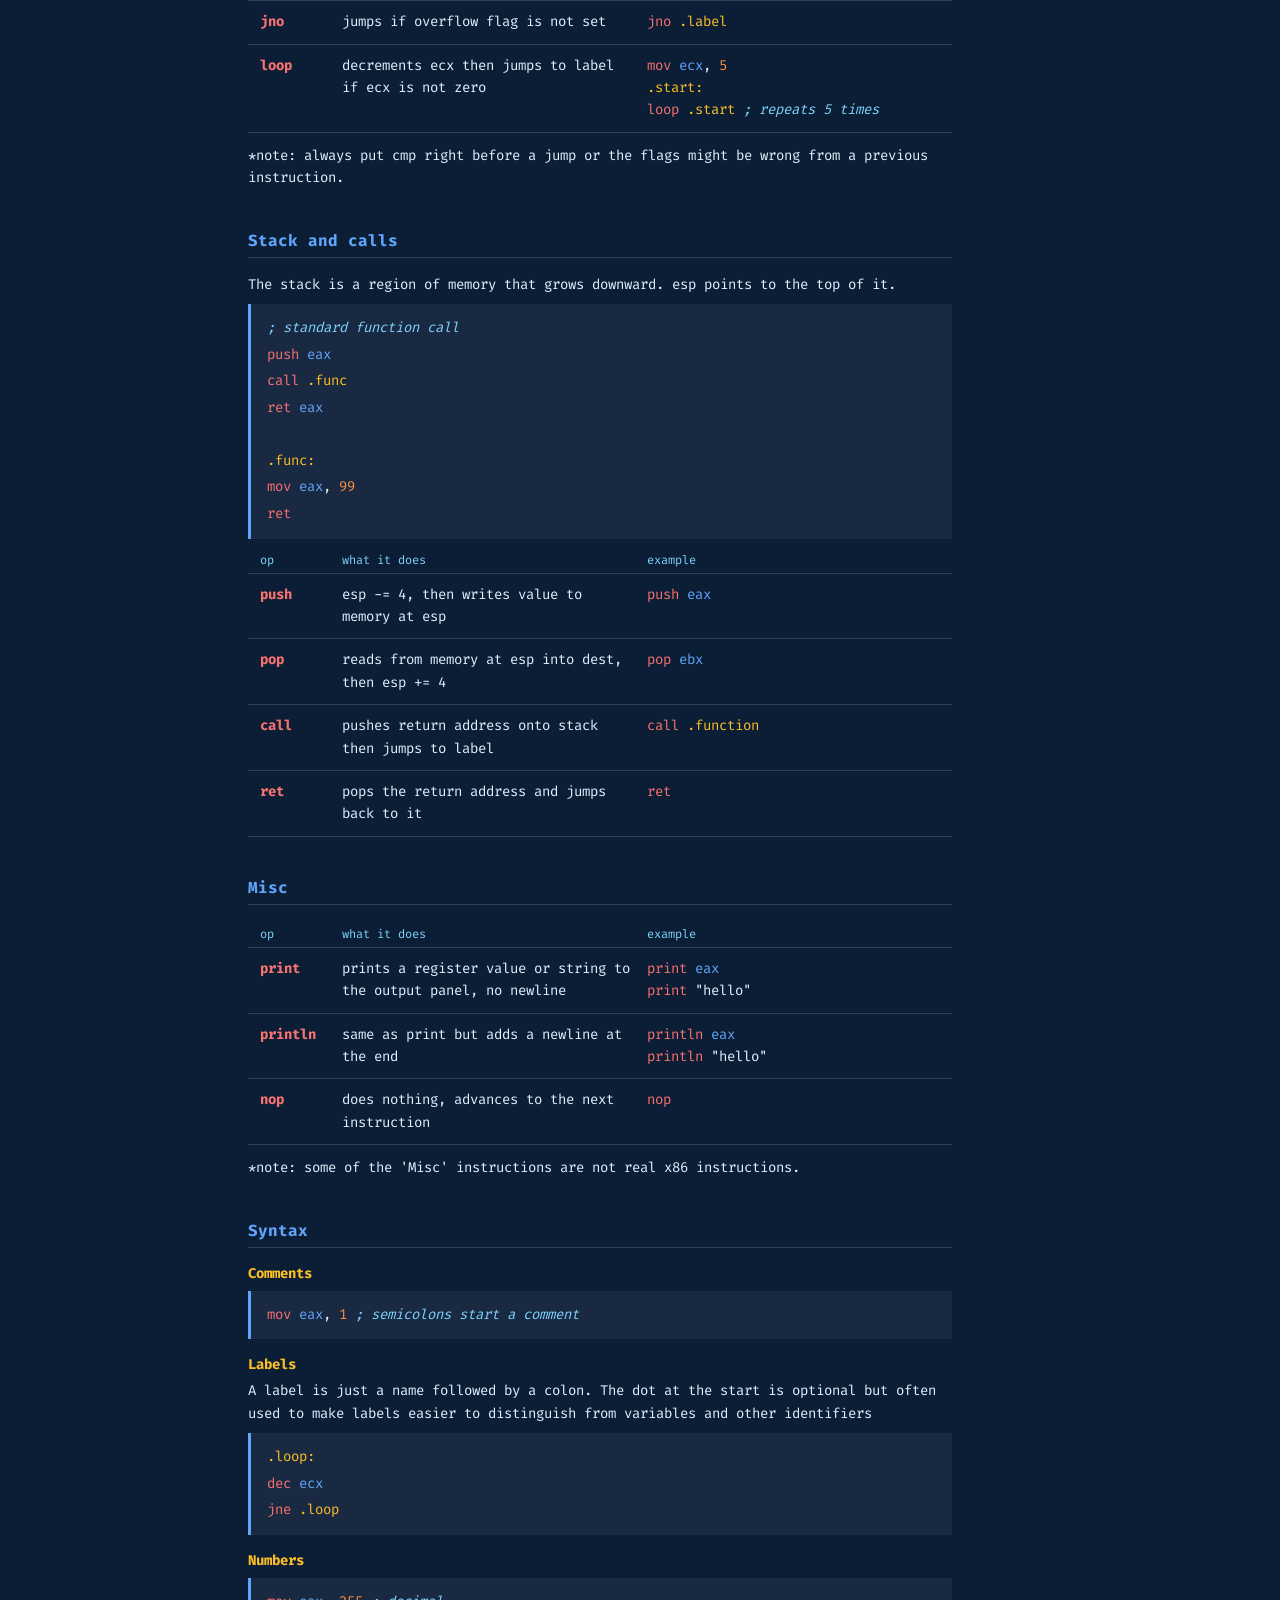
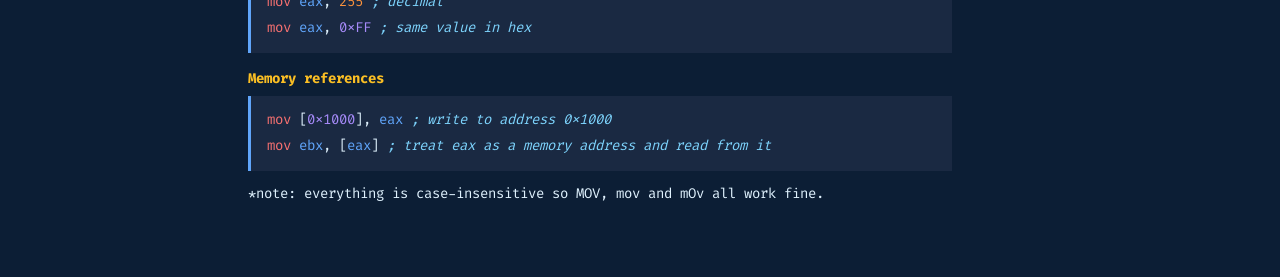
==== commit 01024fbf: "did stuff" ====
--- a/docs.html
+++ b/docs.html
@@ -5,7 +5,7 @@
     <title>Assembly Playground - Help</title>
     <link rel="icon" type="image/x-icon" href="icon.png">
     <link rel="stylesheet" href="css/docs.css">
-    <script src="js/docs.js"></script>
+    <script src="js/docs.js" defer></script>
 
     <meta name="viewport" content="width=device-width, initial-scale=1">
     <!-- import google font -->
@@ -34,7 +34,7 @@
             <a href="#syntax">Syntax</a>
         </div>
         <div class="content">
-            <button id="menu-toggle">☰ MENU</button>
+            <button id="menu-btn">☰</button>
             <h1>Assembly Playground - Help</h1>
             <p>
                 Reference page for the simulator. Covers everything implemented in
@@ -45,19 +45,19 @@
                 <h2>Registers</h2>
                 <p>
                     Registers are small storage slots inside the CPU, almost like
-                    pre-made variables! There are 4 general purpose ones (A, B, C, D)
+                    pre-made variables! There are 4 general purpose ones (a, b, c, d)
                     and each one has 4 names that all point to different parts of the
                     same 32-bit value.
                 </p>
                 <p>
-                    <span class="op">EAX</span> is the full 32-bit register. AX is the
-                    lower 16 bits of it, and AH/AL are the two halves of AX. They all
+                    <span class="op">eax</span> is the full 32-bit register. ax is the
+                    lower 16 bits of it, and ah/al are the two halves of ax. They all
                     point to the same value, so changing one affects the others.
                 </p>
                 <p>
-                    <span class="op">EBX</span>, <span class="op">ECX</span> and
-                    <span class="op">EDX</span> work exactly the same way with their own
-                    sub-registers (BX/BH/BL, etc).
+                    <span class="op">ebx</span>, <span class="op">ecx</span> and
+                    <span class="op">edx</span> work exactly the same way with their own
+                    sub-registers (bx/bh/bl, etc).
                 </p>
                 <h3>Special registers</h3>
                 <p>
@@ -69,29 +69,29 @@
                     <div>what it does</div>
                 </div>
                 <div class="row">
-                    <div class="op">EIP</div>
+                    <div class="op">eip</div>
                     <div>Instruction Pointer</div>
                     <div>
                         tracks which instruction runs next. jumps modify this directly.
                     </div>
                 </div>
                 <div class="row">
-                    <div class="op">ESP</div>
+                    <div class="op">esp</div>
                     <div>Stack Pointer</div>
                     <div>
-                        points to the top of the stack. PUSH decreases it, POP increases
+                        points to the top of the stack. PUSH decreases it, pop increases
                         it. starts at 1MB.
                     </div>
                 </div>
                 <div class="row">
-                    <div class="op">EBP</div>
+                    <div class="op">ebp</div>
                     <div>Base Pointer</div>
                     <div>
                         usually marks the bottom of the current function's stack frame.
                     </div>
                 </div>
                 <div class="row">
-                    <div class="op">ESI</div>
+                    <div class="op">esi</div>
                     <div>Source Index</div>
                     <div>
                         general purpose, traditionally used as a source pointer in memory
@@ -99,12 +99,12 @@
                     </div>
                 </div>
                 <div class="row">
-                    <div class="op">EDI</div>
+                    <div class="op">edi</div>
                     <div>Destination Index</div>
                     <div>general purpose, traditionally a destination pointer.</div>
                 </div>
                 <p class="note">
-                    *note: currently only EIP and ESP have functionality attached to
+                    *note: currently only eip and esp have functionality attached to
                     them.
                 </p>
             </div>
@@ -122,19 +122,19 @@
                     <div>when it gets set</div>
                 </div>
                 <div class="row">
-                    <div class="op">ZERO</div>
+                    <div class="op">zero</div>
                     <div>result was zero</div>
                     <div>
                         last arithmetic result was 0, or both sides of cmp were equal
                     </div>
                 </div>
                 <div class="row">
-                    <div class="op">CARRY</div>
+                    <div class="op">carry</div>
                     <div>unsigned underflow</div>
                     <div>subtraction went negative (left side smaller than right)</div>
                 </div>
                 <div class="row">
-                    <div class="op">SIGN</div>
+                    <div class="op">sign</div>
                     <div>result was negative</div>
                     <div>
                         highest bit of result is set, meaning it is negative as a signed
@@ -142,7 +142,7 @@
                     </div>
                 </div>
                 <div class="row">
-                    <div class="op">OVERFLOW</div>
+                    <div class="op">overflow</div>
                     <div>signed overflow</div>
                     <div>
                         set when a number overflows, wrapping around to a negative number
@@ -158,15 +158,15 @@
                     address in square brackets.
                 </p>
                 <div class="code">
-                    <span class="keyword">MOV</span> [<span class="num">0x1000</span>],
-                    <span class="reg">EAX</span>
-                    <span class="comment">; write EAX to address 0x1000</span><br>
-                    <span class="keyword">MOV</span> <span class="reg">EBX</span>,
-                    [<span class="num">0x1000</span>]
-                    <span class="comment">; read from 0x1000 into EBX</span><br>
-                    <span class="keyword">MOV</span> [<span class="reg">EAX</span>],
+                    <span class="keyword">mov</span> [<span class="hex">0x1000</span>],
+                    <span class="reg">eax</span>
+                    <span class="comment">; write eax to address 0x1000</span><br>
+                    <span class="keyword">mov</span> <span class="reg">ebx</span>,
+                    [<span class="hex">0x1000</span>]
+                    <span class="comment">; read from 0x1000 into ebx</span><br>
+                    <span class="keyword">mov</span> [<span class="reg">eax</span>],
                     <span class="num">42</span>
-                    <span class="comment">; use EAX as the address</span>
+                    <span class="comment">; use eax as the address</span>
                 </div>
                 <p class="note">
                     *note: reads and writes are (almost) always 32-bit (4 bytes at
@@ -221,7 +221,7 @@
                     <div>4 bytes (double word)</div>
                     <div>
                         <span class="reg">value</span> <span class="keyword">dd</span>
-                        <span class="num">0x12345678</span>
+                        <span class="hex">0x12345678</span>
                     </div>
                 </div>
                 <p class="note">
@@ -234,12 +234,28 @@
                     <span class="num">42</span><br>
                     <br>
                     <span class="keyword">section</span> <span class="label">.text</span><br>
-                    <span class="keyword">MOV</span> <span class="reg">EAX</span>,
+                    <span class="keyword">mov</span> <span class="reg">eax</span>,
                     [<span class="reg">x</span>]
-                    <span class="comment">; EAX = 42 (read value)</span><br>
-                    <span class="keyword">MOV</span> <span class="reg">EBX</span>,
+                    <span class="comment">; eax = 42 (read value)</span><br>
+                    <span class="keyword">mov</span> <span class="reg">ebx</span>,
                     <span class="reg">x</span>
-                    <span class="comment">; EBX = address of x</span>
+                    <span class="comment">; ebx = address of x</span>
+                </div>
+                <p class="note">
+                    Strings are stored in a <span class="keyword">db</span>, they must be null-terminated to work correctly. (see example)
+                </p>
+                <div class="code">
+                    <span class="keyword">section</span> <span class="label">.data</span><br>
+                    <span class="reg">msg</span> <span class="keyword">db</span> "string", 
+                    <span class="num">0</span> <span class="comment">; null-terminated string, add ', 0'</span>
+                    <br><br>
+                    <span class="keyword">section</span> <span class="label">.text</span><br>
+                    <span class="keyword">mov</span> <span class="reg">eax</span>, <span class="reg">msg</span>
+                    <span class="comment">; move the address of 'msg' into eax</span><br>
+                    <span class="keyword">println</span> [<span class="reg">eax</span>] 
+                    <span class="comment">; loops over the string until it hits the null-terminator</span><br>
+                    <span class="keyword">println</span> <span class="reg">eax</span>
+                    <span class="comment">; prints the address of the first character in the string</span>
                 </div>
             </div>
             <!-- macros -->
@@ -255,12 +271,12 @@
                     <span class="keyword">%define</span> <span class="reg">BUFFER_SIZE</span>
                     <span class="num">1024</span><br>
                     <br>
-                    <span class="keyword">MOV</span> <span class="reg">ECX</span>,
+                    <span class="keyword">mov</span> <span class="reg">ecx</span>,
                     <span class="reg">MAX_COUNT</span>
-                    <span class="comment">; becomes MOV ECX, 100</span><br>
-                    <span class="keyword">ADD</span> <span class="reg">EDI</span>,
+                    <span class="comment">; becomes mov ecx, 100</span><br>
+                    <span class="keyword">add</span> <span class="reg">edi</span>,
                     <span class="reg">BUFFER_SIZE</span>
-                    <span class="comment">; becomes ADD EDI, 1024</span>
+                    <span class="comment">; becomes add edi, 1024</span>
                 </div>
                 <p class="note">
                     *note: macros are case-insensitive and get replaced before any other
@@ -276,18 +292,18 @@
                     <div>example</div>
                 </div>
                 <div class="row">
-                    <div class="op">MOV</div>
+                    <div class="op">mov</div>
                     <div>
                         copies a value into a register or memory address. doesnt affect
                         flags.
                     </div>
                     <div>
-                        <span class="keyword">MOV</span> <span class="reg">EAX</span>,
+                        <span class="keyword">mov</span> <span class="reg">eax</span>,
                         <span class="num">42</span><br>
-                        <span class="keyword">MOV</span> <span class="reg">EBX</span>,
-                        <span class="reg">EAX</span><br>
-                        <span class="keyword">MOV</span> [<span class="num">0x200</span>],
-                        <span class="reg">EAX</span>
+                        <span class="keyword">mov</span> <span class="reg">ebx</span>,
+                        <span class="reg">eax</span><br>
+                        <span class="keyword">mov</span> [<span class="hex">0x200</span>],
+                        <span class="reg">eax</span>
                     </div>
                 </div>
             </div>
@@ -300,26 +316,26 @@
                     <div>example</div>
                 </div>
                 <div class="row">
-                    <div class="op">ADD</div>
+                    <div class="op">add</div>
                     <div>adds src to dest</div>
                     <div>
-                        <span class="keyword">ADD</span> <span class="reg">EAX</span>,
+                        <span class="keyword">add</span> <span class="reg">eax</span>,
                         <span class="num">10</span>
                     </div>
                 </div>
                 <div class="row">
-                    <div class="op">SUB</div>
+                    <div class="op">sub</div>
                     <div>subtracts src from dest</div>
                     <div>
-                        <span class="keyword">SUB</span> <span class="reg">EAX</span>,
+                        <span class="keyword">sub</span> <span class="reg">eax</span>,
                         <span class="num">5</span>
                     </div>
                 </div>
                 <div class="row">
-                    <div class="op">MUL</div>
+                    <div class="op">mul</div>
                     <div>multiplies dest by src</div>
                     <div>
-                        <span class="keyword">MUL</span> <span class="reg">EAX</span>,
+                        <span class="keyword">mul</span> <span class="reg">eax</span>,
                         <span class="num">3</span>
                     </div>
                 </div>
@@ -327,34 +343,34 @@
                     <div class="op">DIV</div>
                     <div>divides dest by src. dont divide by zero.</div>
                     <div>
-                        <span class="keyword">DIV</span> <span class="reg">EAX</span>,
+                        <span class="keyword">DIV</span> <span class="reg">eax</span>,
                         <span class="num">2</span>
                     </div>
                 </div>
                 <div class="row">
-                    <div class="op">INC</div>
+                    <div class="op">inc</div>
                     <div>adds 1 to dest</div>
                     <div>
-                        <span class="keyword">INC</span> <span class="reg">ECX</span>
-                    </div>
-                </div>
-                <div class="row">
-                    <div class="op">DEC</div>
+                        <span class="keyword">inc</span> <span class="reg">ecx</span>
+                    </div>
+                </div>
+                <div class="row">
+                    <div class="op">dec</div>
                     <div>subtracts 1 from dest</div>
                     <div>
-                        <span class="keyword">DEC</span> <span class="reg">ECX</span>
-                    </div>
-                </div>
-                <div class="row">
-                    <div class="op">CMP</div>
+                        <span class="keyword">dec</span> <span class="reg">ecx</span>
+                    </div>
+                </div>
+                <div class="row">
+                    <div class="op">cmp</div>
                     <div>
                         updates cpu flags. compares if greater than or equal to and sets
                         appropriate flags
                     </div>
                     <div>
-                        <span class="keyword">CMP</span> <span class="reg">ECX</span>,
+                        <span class="keyword">cmp</span> <span class="reg">ecx</span>,
                         <span class="num">0</span><br>
-                        <span class="keyword">JE</span> <span class="label">.done</span>
+                        <span class="keyword">je</span> <span class="label">.done</span>
                     </div>
                 </div>
             </div>
@@ -368,55 +384,55 @@
                     <div>example</div>
                 </div>
                 <div class="row">
-                    <div class="op">AND</div>
+                    <div class="op">and</div>
                     <div>output bit is 1 only if both input bits are 1</div>
                     <div>
-                        <span class="keyword">AND</span> <span class="reg">EAX</span>,
-                        <span class="num">0xFF</span>
+                        <span class="keyword">and</span> <span class="reg">eax</span>,
+                        <span class="hex">0xFF</span>
                         <span class="comment">; keep only lowest 8 bits</span>
                     </div>
                 </div>
                 <div class="row">
-                    <div class="op">OR</div>
+                    <div class="op">or</div>
                     <div>output bit is 1 if at least one input bit is 1</div>
                     <div>
-                        <span class="keyword">OR</span> <span class="reg">EAX</span>,
-                        <span class="num">0x100</span>
+                        <span class="keyword">or</span> <span class="reg">eax</span>,
+                        <span class="hex">0x100</span>
                         <span class="comment">; set bit 8</span>
                     </div>
                 </div>
                 <div class="row">
-                    <div class="op">XOR</div>
+                    <div class="op">xor</div>
                     <div>output bit is 1 only if the two input bits differ</div>
                     <div>
-                        <span class="keyword">XOR</span> <span class="reg">EAX</span>,
-                        <span class="reg">EAX</span>
-                        <span class="comment">; EAX = 0</span>
-                    </div>
-                </div>
-                <div class="row">
-                    <div class="op">NOT</div>
+                        <span class="keyword">xor</span> <span class="reg">eax</span>,
+                        <span class="reg">eax</span>
+                        <span class="comment">; eax = 0</span>
+                    </div>
+                </div>
+                <div class="row">
+                    <div class="op">not</div>
                     <div>flips every bit, 1 becomes 0 and 0 becomes 1</div>
                     <div>
-                        <span class="keyword">NOT</span> <span class="reg">EAX</span>
-                    </div>
-                </div>
-                <div class="row">
-                    <div class="op">SHL</div>
+                        <span class="keyword">not</span> <span class="reg">eax</span>
+                    </div>
+                </div>
+                <div class="row">
+                    <div class="op">shl</div>
                     <div>shifts bits left by src positions, equivalent to multiplying by 2 for each shift</div>
                     <div>
-                        <span class="keyword">SHL</span> <span class="reg">EAX</span>,
+                        <span class="keyword">shl</span> <span class="reg">eax</span>,
                         <span class="num">1</span>
-                        <span class="comment">; EAX * 2</span>
-                    </div>
-                </div>
-                <div class="row">
-                    <div class="op">SHR</div>
+                        <span class="comment">; eax * 2</span>
+                    </div>
+                </div>
+                <div class="row">
+                    <div class="op">shr</div>
                     <div>shifts bits right by src positions, equivalent to dividing by 2 for each shift</div>
                     <div>
-                        <span class="keyword">SHR</span> <span class="reg">EAX</span>,
+                        <span class="keyword">shr</span> <span class="reg">eax</span>,
                         <span class="num">1</span>
-                        <span class="comment">; EAX / 2</span>
+                        <span class="comment">; eax / 2</span>
                     </div>
                 </div>
             </div>
@@ -433,93 +449,93 @@
                     <div>example</div>
                 </div>
                 <div class="row">
-                    <div class="op">JMP</div>
+                    <div class="op">jmp</div>
                     <div>always jumps, no condition</div>
                     <div>
-                        <span class="keyword">JMP</span> <span class="label">.end</span>
-                    </div>
-                </div>
-                <div class="row">
-                    <div class="op">JE</div>
+                        <span class="keyword">jmp</span> <span class="label">.end</span>
+                    </div>
+                </div>
+                <div class="row">
+                    <div class="op">je</div>
                     <div>jumps if equal</div>
                     <div>
-                        <span class="keyword">CMP</span> <span class="reg">EAX</span>,
-                        <span class="reg">EBX</span><br>
-                        <span class="keyword">JE</span>
+                        <span class="keyword">cmp</span> <span class="reg">eax</span>,
+                        <span class="reg">ebx</span><br>
+                        <span class="keyword">je</span>
                         <span class="label">.equal</span>
                     </div>
                 </div>
                 <div class="row">
-                    <div class="op">JNE</div>
+                    <div class="op">jne</div>
                     <div>jumps if not equal</div>
                     <div>
-                        <span class="keyword">CMP</span> <span class="reg">ECX</span>,
+                        <span class="keyword">cmp</span> <span class="reg">ecx</span>,
                         <span class="num">0</span><br>
-                        <span class="keyword">JNE</span>
+                        <span class="keyword">jne</span>
                         <span class="label">.loop</span>
                     </div>
                 </div>
                 <div class="row">
-                    <div class="op">JG</div>
+                    <div class="op">jg</div>
                     <div>jumps if dest was greater than src</div>
                     <div>
-                        <span class="keyword">CMP</span> <span class="reg">EAX</span>,
+                        <span class="keyword">cmp</span> <span class="reg">eax</span>,
                         <span class="num">10</span><br>
-                        <span class="keyword">JG</span>
+                        <span class="keyword">jg</span>
                         <span class="label">.big</span>
                     </div>
                 </div>
                 <div class="row">
-                    <div class="op">JGE</div>
+                    <div class="op">jge</div>
                     <div>jumps if dest was greater or equal</div>
                     <div>
-                        <span class="keyword">JGE</span> <span class="label">.label</span>
-                    </div>
-                </div>
-                <div class="row">
-                    <div class="op">JL</div>
+                        <span class="keyword">jge</span> <span class="label">.label</span>
+                    </div>
+                </div>
+                <div class="row">
+                    <div class="op">jl</div>
                     <div>jumps if dest was less than src</div>
                     <div>
-                        <span class="keyword">CMP</span> <span class="reg">EAX</span>,
+                        <span class="keyword">cmp</span> <span class="reg">eax</span>,
                         <span class="num">10</span><br>
-                        <span class="keyword">JL</span>
+                        <span class="keyword">jl</span>
                         <span class="label">.small</span>
                     </div>
                 </div>
                 <div class="row">
-                    <div class="op">JLE</div>
+                    <div class="op">jle</div>
                     <div>jumps if dest was less or equal</div>
                     <div>
-                        <span class="keyword">JLE</span> <span class="label">.label</span>
-                    </div>
-                </div>
-                <div class="row">
-                    <div class="op">JO</div>
+                        <span class="keyword">jle</span> <span class="label">.label</span>
+                    </div>
+                </div>
+                <div class="row">
+                    <div class="op">jo</div>
                     <div>jumps if overflow flag is set</div>
                     <div>
-                        <span class="keyword">JO</span> <span class="label">.label</span>
-                    </div>
-                </div>
-                <div class="row">
-                    <div class="op">JNO</div>
+                        <span class="keyword">jo</span> <span class="label">.label</span>
+                    </div>
+                </div>
+                <div class="row">
+                    <div class="op">jno</div>
                     <div>jumps if overflow flag is not set</div>
                     <div>
-                        <span class="keyword">JNO</span> <span class="label">.label</span>
-                    </div>
-                </div>
-                <div class="row">
-                    <div class="op">LOOP</div>
-                    <div>decrements ECX then jumps to label if ECX is not zero</div>
-                    <div>
-                        <span class="keyword">MOV</span> <span class="reg">ECX</span>,
+                        <span class="keyword">jno</span> <span class="label">.label</span>
+                    </div>
+                </div>
+                <div class="row">
+                    <div class="op">loop</div>
+                    <div>decrements ecx then jumps to label if ecx is not zero</div>
+                    <div>
+                        <span class="keyword">mov</span> <span class="reg">ecx</span>,
                         <span class="num">5</span><br>
                         <span class="label">.start:</span><br>
-                        <span class="keyword">LOOP</span> <span class="label">.start</span>
+                        <span class="keyword">loop</span> <span class="label">.start</span>
                         <span class="comment">; repeats 5 times</span>
                     </div>
                 </div>
                 <p class="note">
-                    *note: always put CMP right before a jump or the flags might be
+                    *note: always put cmp right before a jump or the flags might be
                     wrong from a previous instruction.
                 </p>
             </div>
@@ -527,19 +543,19 @@
             <div class="section" id="stack">
                 <h2>Stack and calls</h2>
                 <p>
-                    The stack is a region of memory that grows downward. ESP points to
+                    The stack is a region of memory that grows downward. esp points to
                     the top of it.
                 </p>
                 <div class="code">
                     <span class="comment">; standard function call</span><br>
-                    <span class="keyword">PUSH</span> <span class="reg">EAX</span><br>
-                    <span class="keyword">CALL</span> <span class="label">.func</span><br>
-                    <span class="keyword">POP</span> <span class="reg">EAX</span><br>
+                    <span class="keyword">push</span> <span class="reg">eax</span><br>
+                    <span class="keyword">call</span> <span class="label">.func</span><br>
+                    <span class="keyword">ret</span> <span class="reg">eax</span><br>
                     <br>
                     <span class="label">.func:</span><br>
-                    <span class="keyword">MOV</span> <span class="reg">EAX</span>,
+                    <span class="keyword">mov</span> <span class="reg">eax</span>,
                     <span class="num">99</span><br>
-                    <span class="keyword">RET</span>
+                    <span class="keyword">ret</span>
                 </div>
                 <div class="row-header">
                     <div>op</div>
@@ -547,31 +563,31 @@
                     <div>example</div>
                 </div>
                 <div class="row">
-                    <div class="op">PUSH</div>
-                    <div>ESP -= 4, then writes value to memory at ESP</div>
-                    <div>
-                        <span class="keyword">PUSH</span> <span class="reg">EAX</span>
-                    </div>
-                </div>
-                <div class="row">
-                    <div class="op">POP</div>
-                    <div>reads from memory at ESP into dest, then ESP += 4</div>
-                    <div>
-                        <span class="keyword">POP</span> <span class="reg">EBX</span>
-                    </div>
-                </div>
-                <div class="row">
-                    <div class="op">CALL</div>
+                    <div class="op">push</div>
+                    <div>esp -= 4, then writes value to memory at esp</div>
+                    <div>
+                        <span class="keyword">push</span> <span class="reg">eax</span>
+                    </div>
+                </div>
+                <div class="row">
+                    <div class="op">pop</div>
+                    <div>reads from memory at esp into dest, then esp += 4</div>
+                    <div>
+                        <span class="keyword">pop</span> <span class="reg">ebx</span>
+                    </div>
+                </div>
+                <div class="row">
+                    <div class="op">call</div>
                     <div>pushes return address onto stack then jumps to label</div>
                     <div>
-                        <span class="keyword">CALL</span>
+                        <span class="keyword">call</span>
                         <span class="label">.function</span>
                     </div>
                 </div>
                 <div class="row">
-                    <div class="op">RET</div>
+                    <div class="op">ret</div>
                     <div>pops the return address and jumps back to it</div>
-                    <div><span class="keyword">RET</span></div>
+                    <div><span class="keyword">ret</span></div>
                 </div>
             </div>
             <!-- misc -->
@@ -583,26 +599,26 @@
                     <div>example</div>
                 </div>
                 <div class="row">
-                    <div class="op">PRINT</div>
+                    <div class="op">print</div>
                     <div>prints a register value or string to the output panel, no newline</div>
                     <div>
-                        <span class="keyword">PRINT</span> <span class="reg">EAX</span><br>
-                        <span class="keyword">PRINT</span> <span class="num">"hello"</span>
-                    </div>
-                </div>
-                <div class="row">
-                    <div class="op">PRINTLN</div>
-                    <div>same as PRINT but adds a newline at the end</div>
-                    <div>
-                        <span class="keyword">PRINTLN</span> <span class="reg">EAX</span><br>
-                        <span class="keyword">PRINTLN</span> <span class="num">"hello"</span>
-                    </div>
-                </div>
-                <div class="row">
-                    <div class="op">NOP</div>
+                        <span class="keyword">print</span> <span class="reg">eax</span><br>
+                        <span class="keyword">print</span> "hello"
+                    </div>
+                </div>
+                <div class="row">
+                    <div class="op">println</div>
+                    <div>same as print but adds a newline at the end</div>
+                    <div>
+                        <span class="keyword">println</span> <span class="reg">eax</span><br>
+                        <span class="keyword">println</span> "hello"
+                    </div>
+                </div>
+                <div class="row">
+                    <div class="op">nop</div>
                     <div>does nothing, advances to the next instruction</div>
                     <div>
-                        <span class="keyword">NOP</span>
+                        <span class="keyword">nop</span>
                     </div>
                 </div>
                 <p class="note">*note: some of the 'Misc' instructions are not real x86 instructions.</p>
@@ -612,7 +628,7 @@
                 <h2>Syntax</h2>
                 <h3>Comments</h3>
                 <div class="code">
-                    <span class="keyword">MOV</span> <span class="reg">EAX</span>,
+                    <span class="keyword">mov</span> <span class="reg">eax</span>,
                     <span class="num">1</span>
                     <span class="comment">; semicolons start a comment</span>
                 </div>
@@ -623,25 +639,25 @@
                 </p>
                 <div class="code">
                     <span class="label">.loop:</span><br>
-                    <span class="keyword">DEC</span> <span class="reg">ECX</span><br>
-                    <span class="keyword">JNE</span> <span class="label">.loop</span>
+                    <span class="keyword">dec</span> <span class="reg">ecx</span><br>
+                    <span class="keyword">jne</span> <span class="label">.loop</span>
                 </div>
                 <h3>Numbers</h3>
                 <div class="code">
-                    <span class="keyword">MOV</span> <span class="reg">EAX</span>,
+                    <span class="keyword">mov</span> <span class="reg">eax</span>,
                     <span class="num">255</span> <span class="comment">; decimal</span><br>
-                    <span class="keyword">MOV</span> <span class="reg">EAX</span>,
-                    <span class="num">0xFF</span>
+                    <span class="keyword">mov</span> <span class="reg">eax</span>,
+                    <span class="hex">0xFF</span>
                     <span class="comment">; same value in hex</span>
                 </div>
                 <h3>Memory references</h3>
                 <div class="code">
-                    <span class="keyword">MOV</span> [<span class="num">0x1000</span>],
-                    <span class="reg">EAX</span>
+                    <span class="keyword">mov</span> [<span class="hex">0x1000</span>],
+                    <span class="reg">eax</span>
                     <span class="comment">; write to address 0x1000</span><br>
-                    <span class="keyword">MOV</span> <span class="reg">EBX</span>,
-                    [<span class="reg">EAX</span>]
-                    <span class="comment">; treat EAX as a memory address and read from it</span>
+                    <span class="keyword">mov</span> <span class="reg">ebx</span>,
+                    [<span class="reg">eax</span>]
+                    <span class="comment">; treat eax as a memory address and read from it</span>
                 </div>
                 <p class="note">
                     *note: everything is case-insensitive so MOV, mov and mOv all work
--- a/css/docs.css
+++ b/css/docs.css
@@ -90,13 +90,16 @@
 	margin-bottom: 32px;
 }
 
-#menu-toggle {
+#menu-btn {
     display: none;
-    margin-bottom: 16px;
+	top: 20px;
+	right: 20px;
+	height: 40px;
+	width: 40px;
+	position: fixed;
     background: var(--panel);
-    color: var(--accent);
-    border: 1px solid var(--accent);
-    padding: 10px;
+    color: var(--text);
+	border: none;
     font-family: 'Fira Code', monospace;
     cursor: pointer;
 }
@@ -170,7 +173,8 @@
 .keyword { color: var(--error); }
 .op { color: var(--error); font-weight: bold; }
 .reg { color: var(--accent); }
-.num { color: var(--purple); }
+.num { color: var(--orange); }
+.hex { color: var(--purple); }
 .label { color: var(--yellow); }
 .comment { color: var(--muted); font-style: italic; }
 
@@ -194,8 +198,8 @@
         flex-direction: column;
     }
 
-	#menu-toggle {
-        display: block;
+	#menu-btn {
+		display: block;
     }
 
 	.sidebar {
@@ -211,4 +215,8 @@
     .sidebar.open {
         left: 0;
     }
+
+	.row:hover {
+		background-color: inherit;
+	}
 }
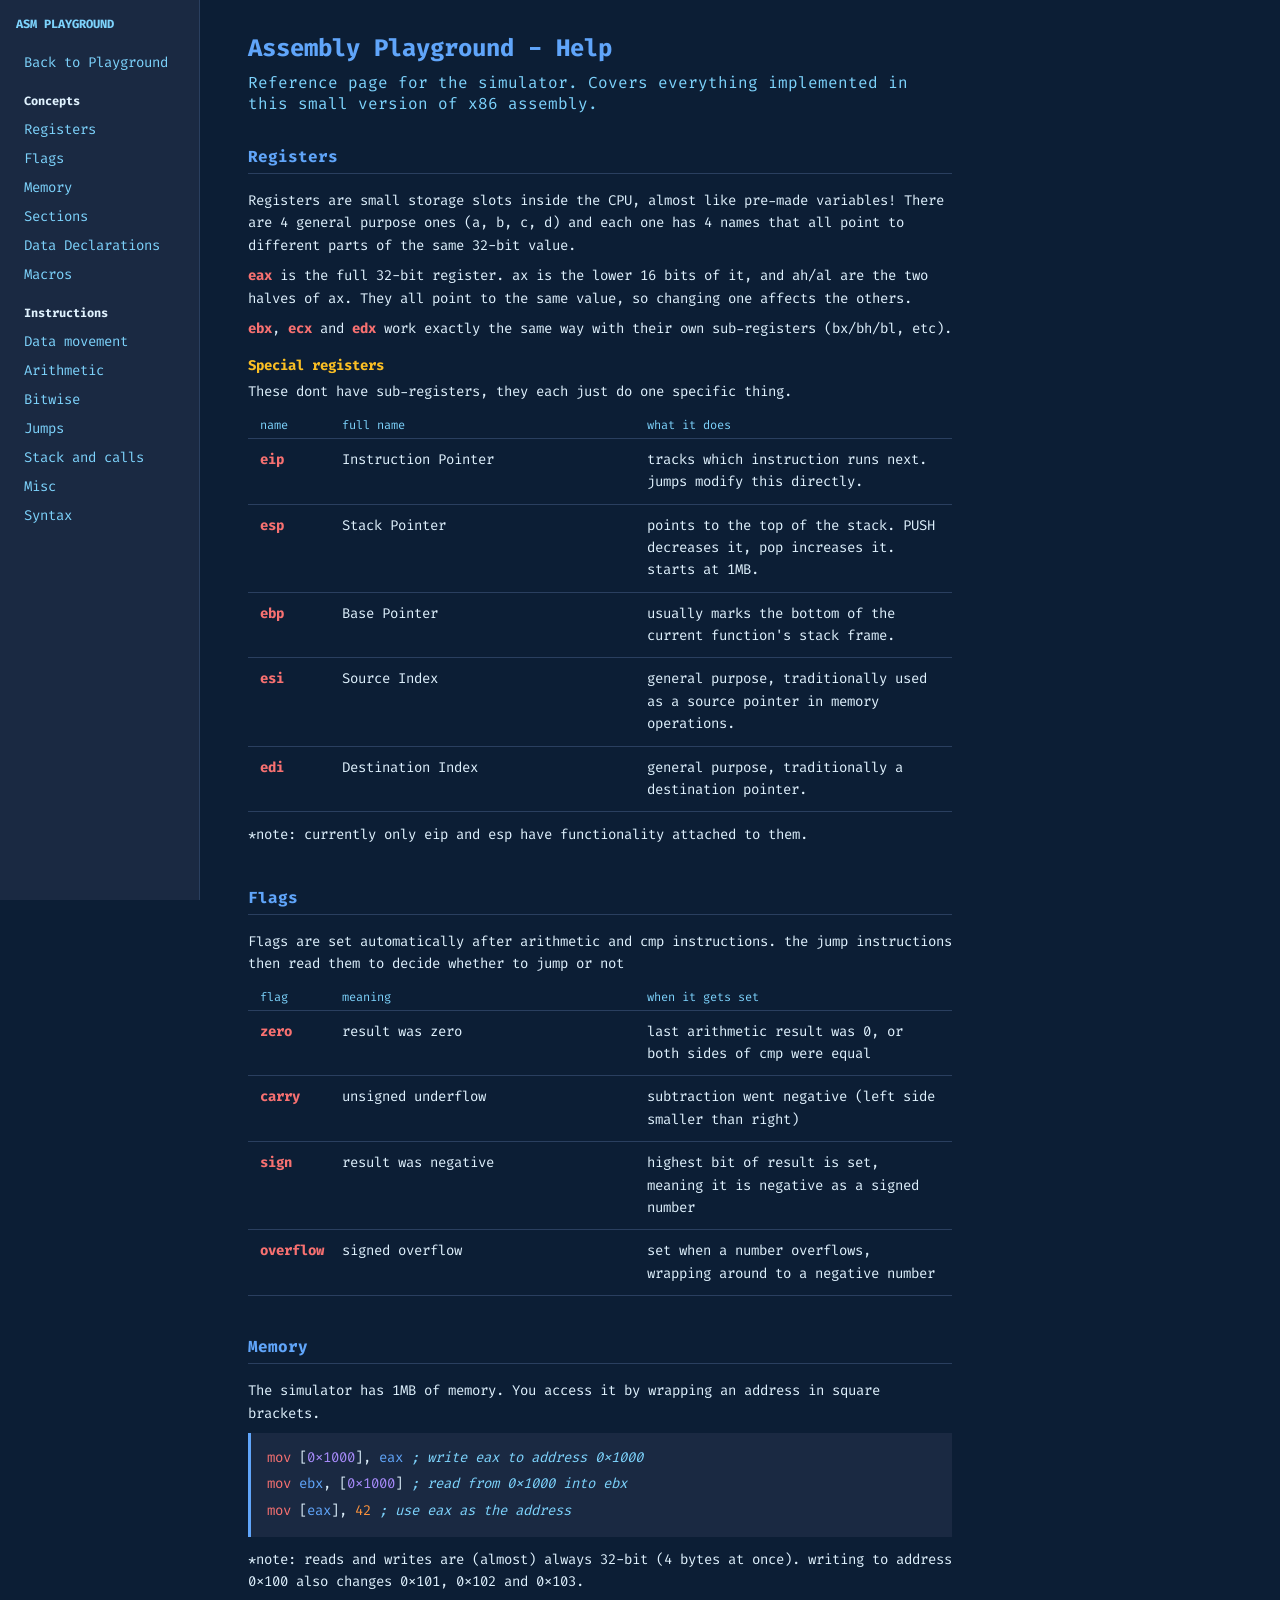
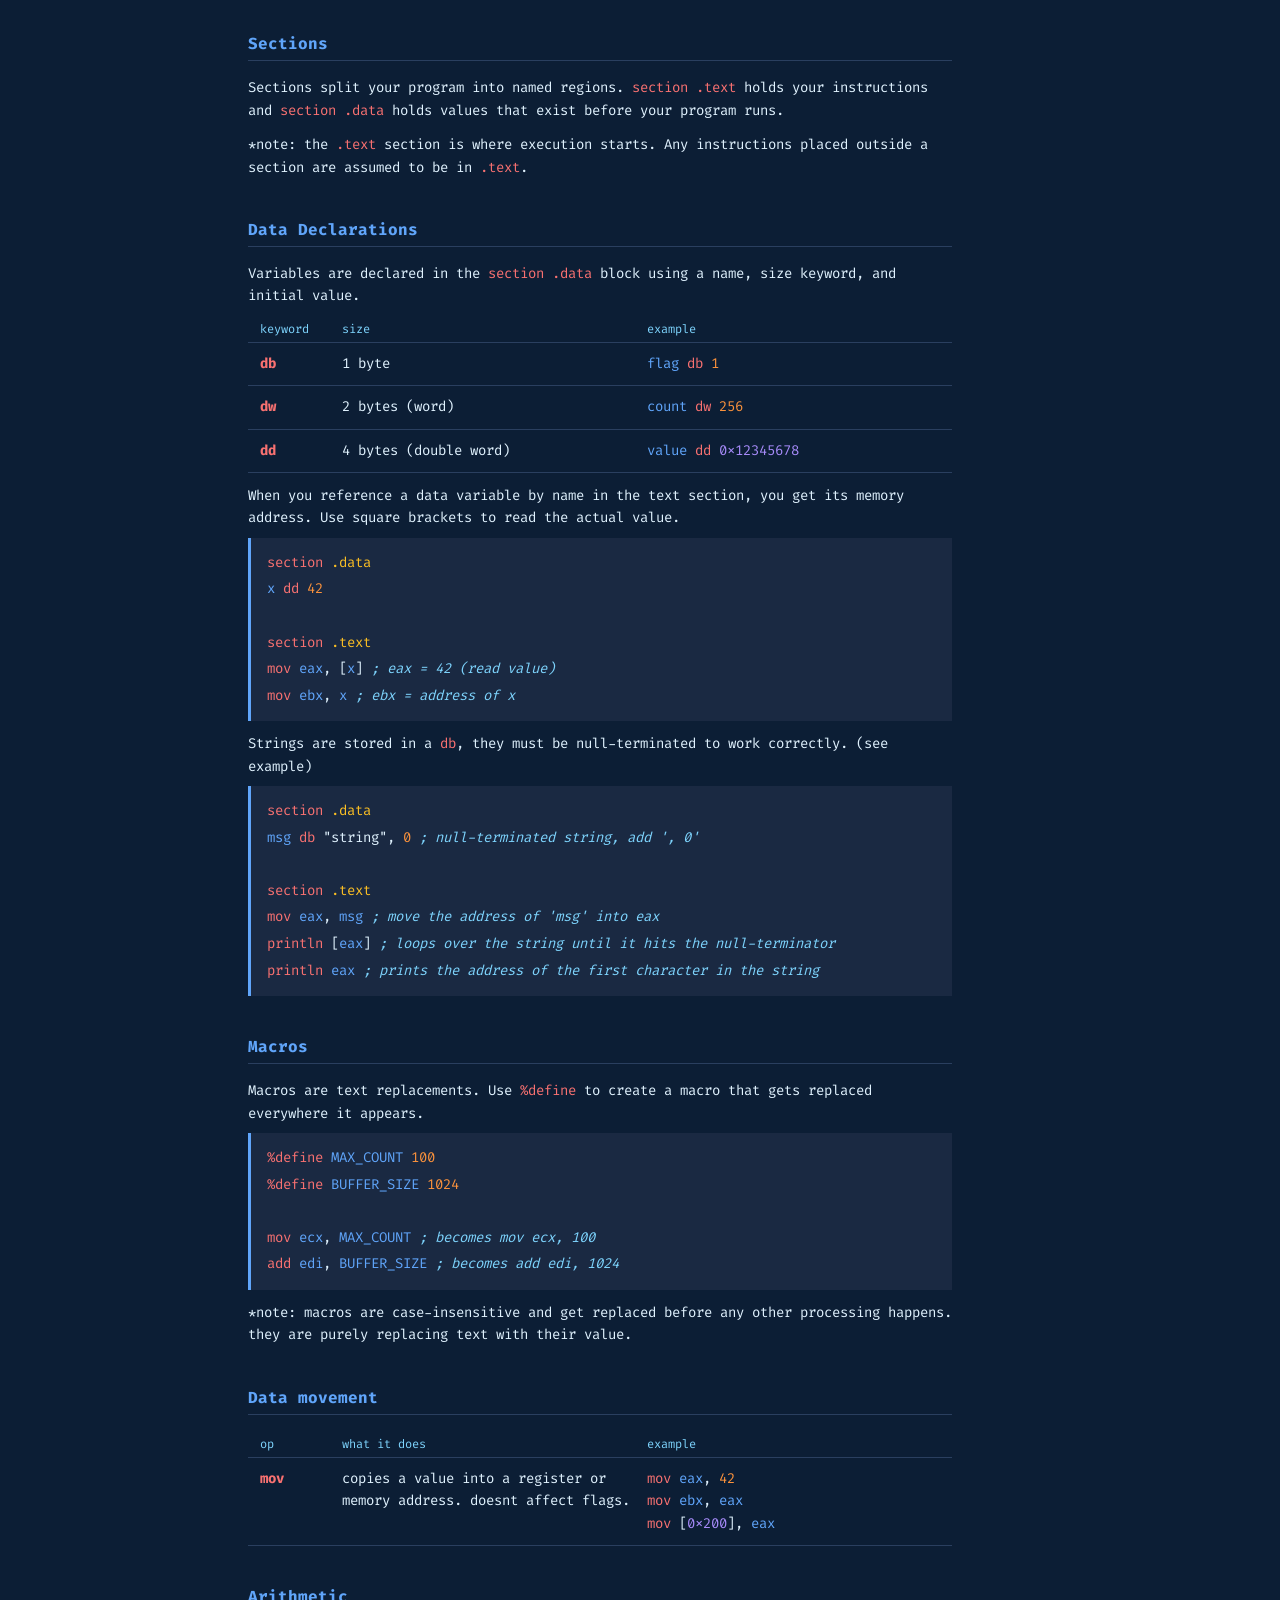
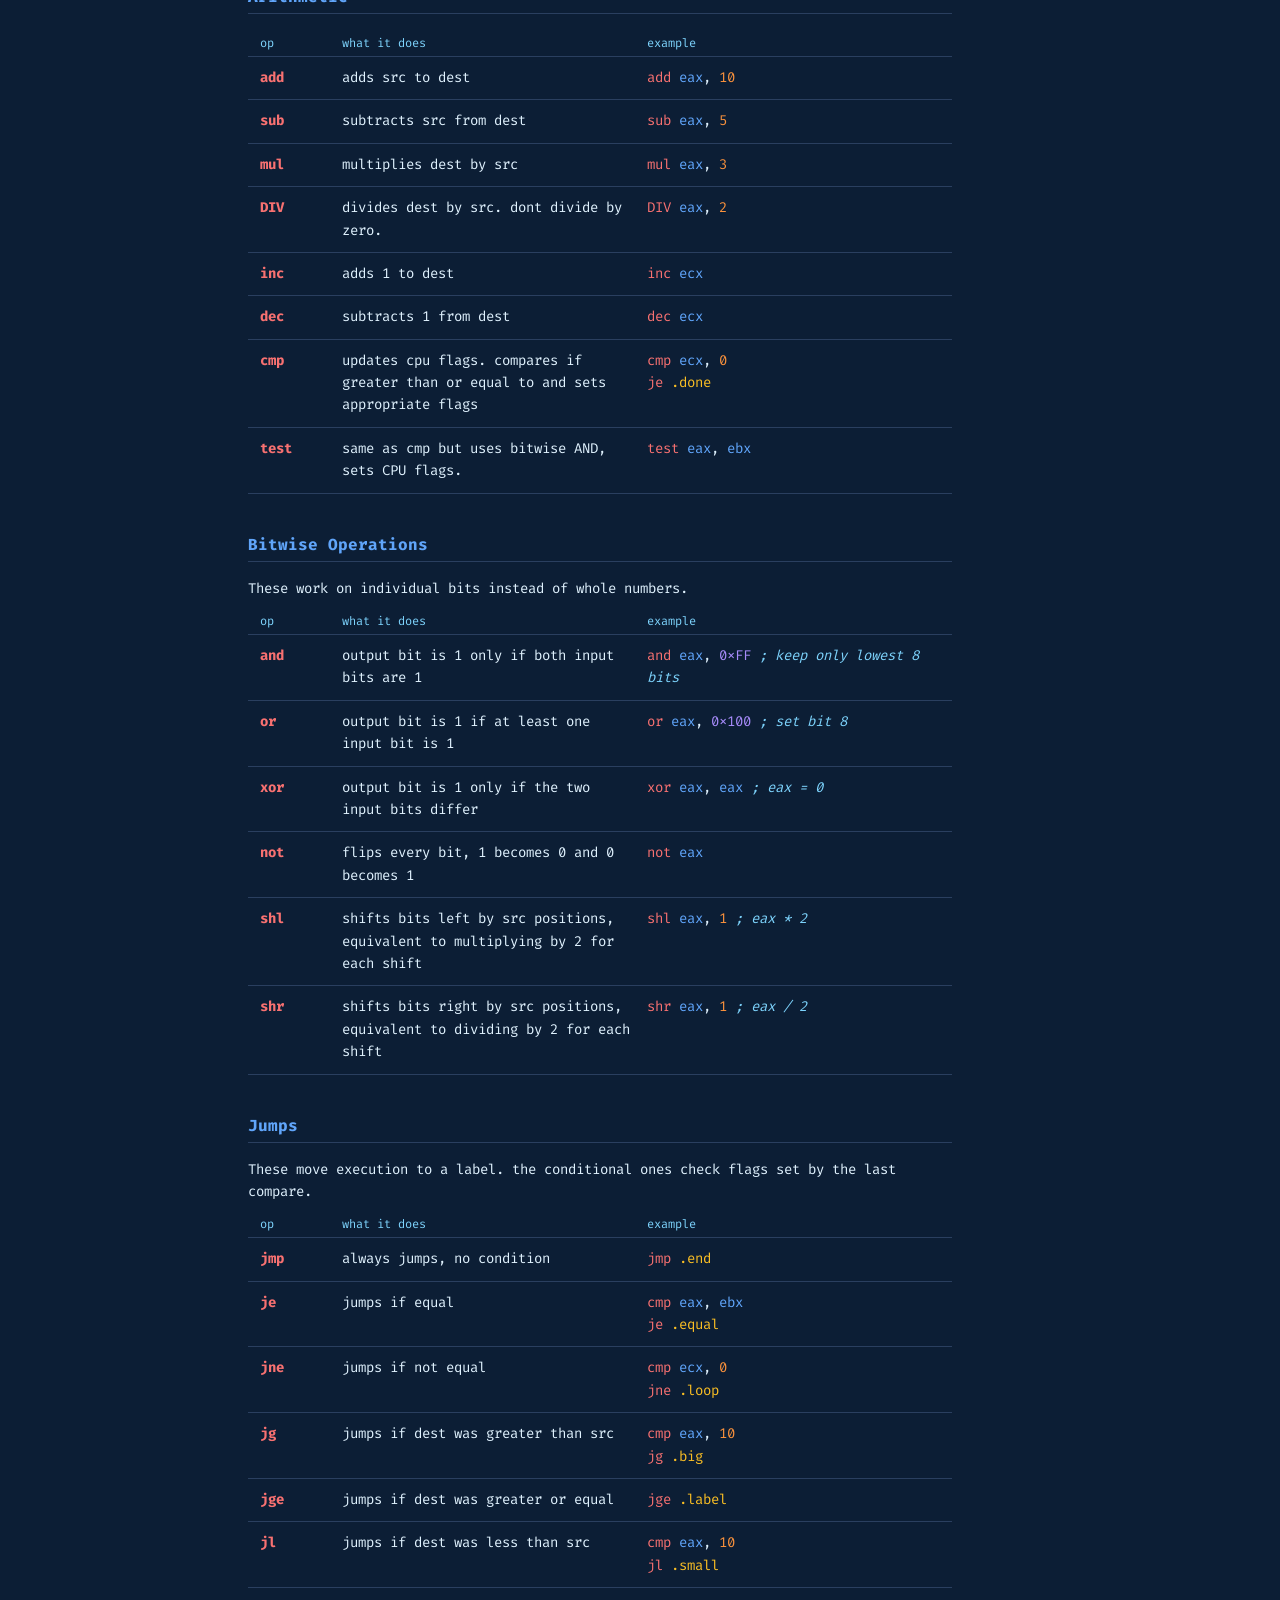
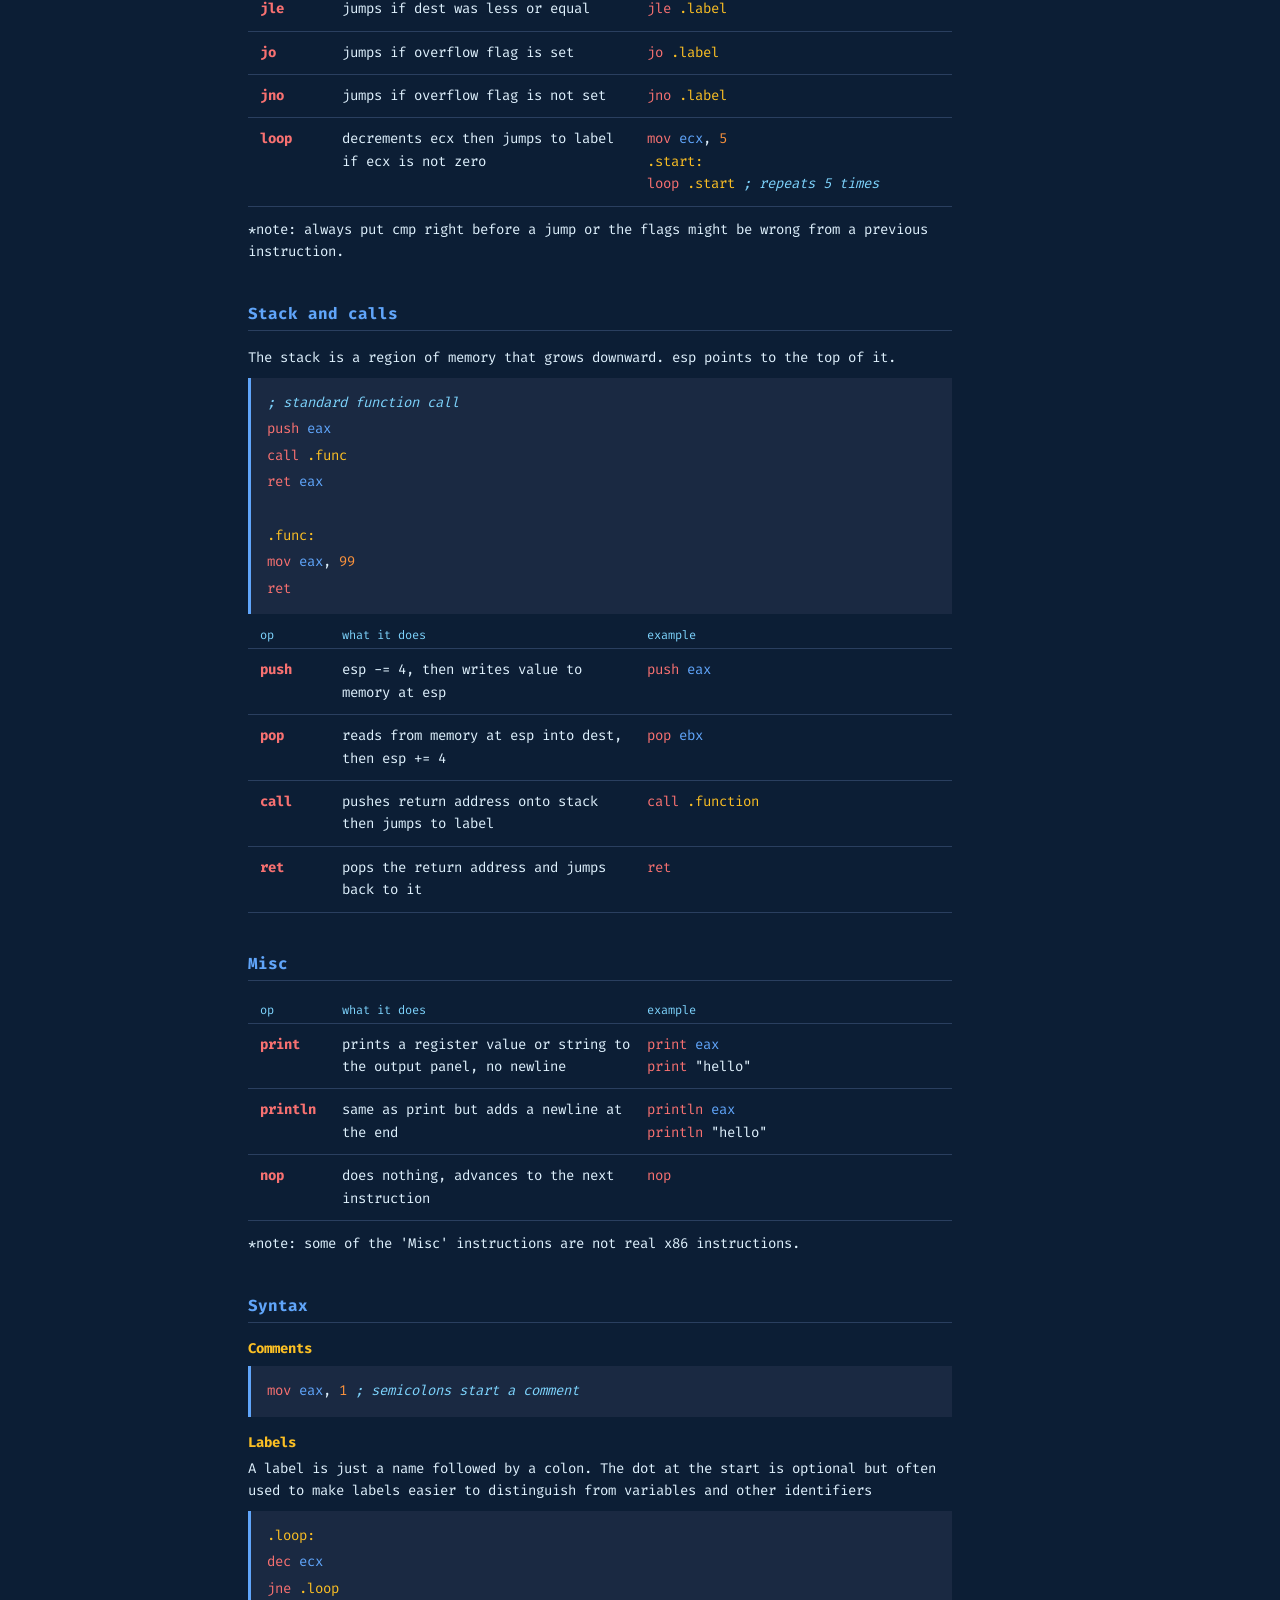
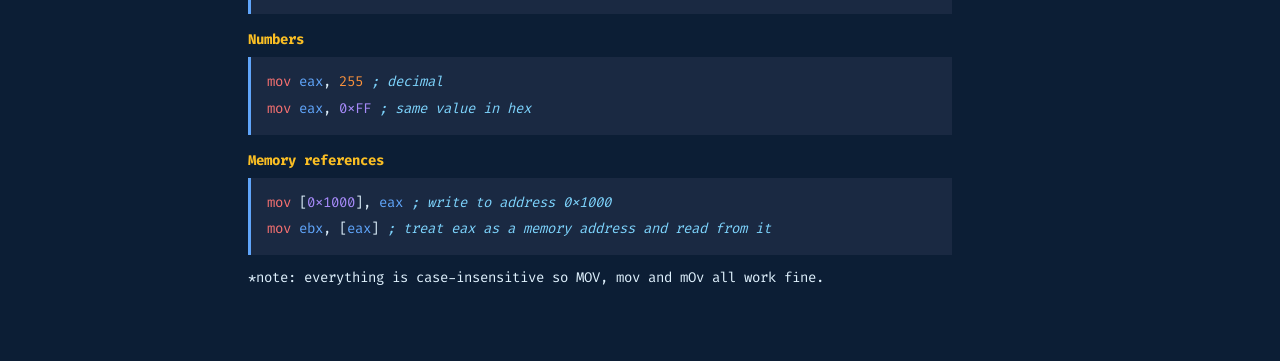
==== commit ffc45b6f: "added float support and more print instructions" ====
--- a/docs.html
+++ b/docs.html
@@ -373,6 +373,14 @@
                         <span class="keyword">je</span> <span class="label">.done</span>
                     </div>
                 </div>
+                <div class="row">
+                    <div class="op">test</div>
+                    <div>same as cmp but uses bitwise AND, sets CPU flags.</div>
+                    <div>
+                        <span class="keyword">test</span> <span class="reg">eax</span>,
+                        <span class="reg">ebx</span>
+                    </div>
+                </div>
             </div>
             <!-- bitwise -->
             <div class="section" id="bitwise">
--- a/css/docs.css
+++ b/css/docs.css
@@ -164,7 +164,7 @@
 .code {
 	background: var(--panel);
 	border-left: 3px solid var(--accent);
-	padding: 11px 16px;
+	padding: 12px 16px;
 	font-size: 14px;
 	line-height: 1.9;
 	margin: 8px 0;
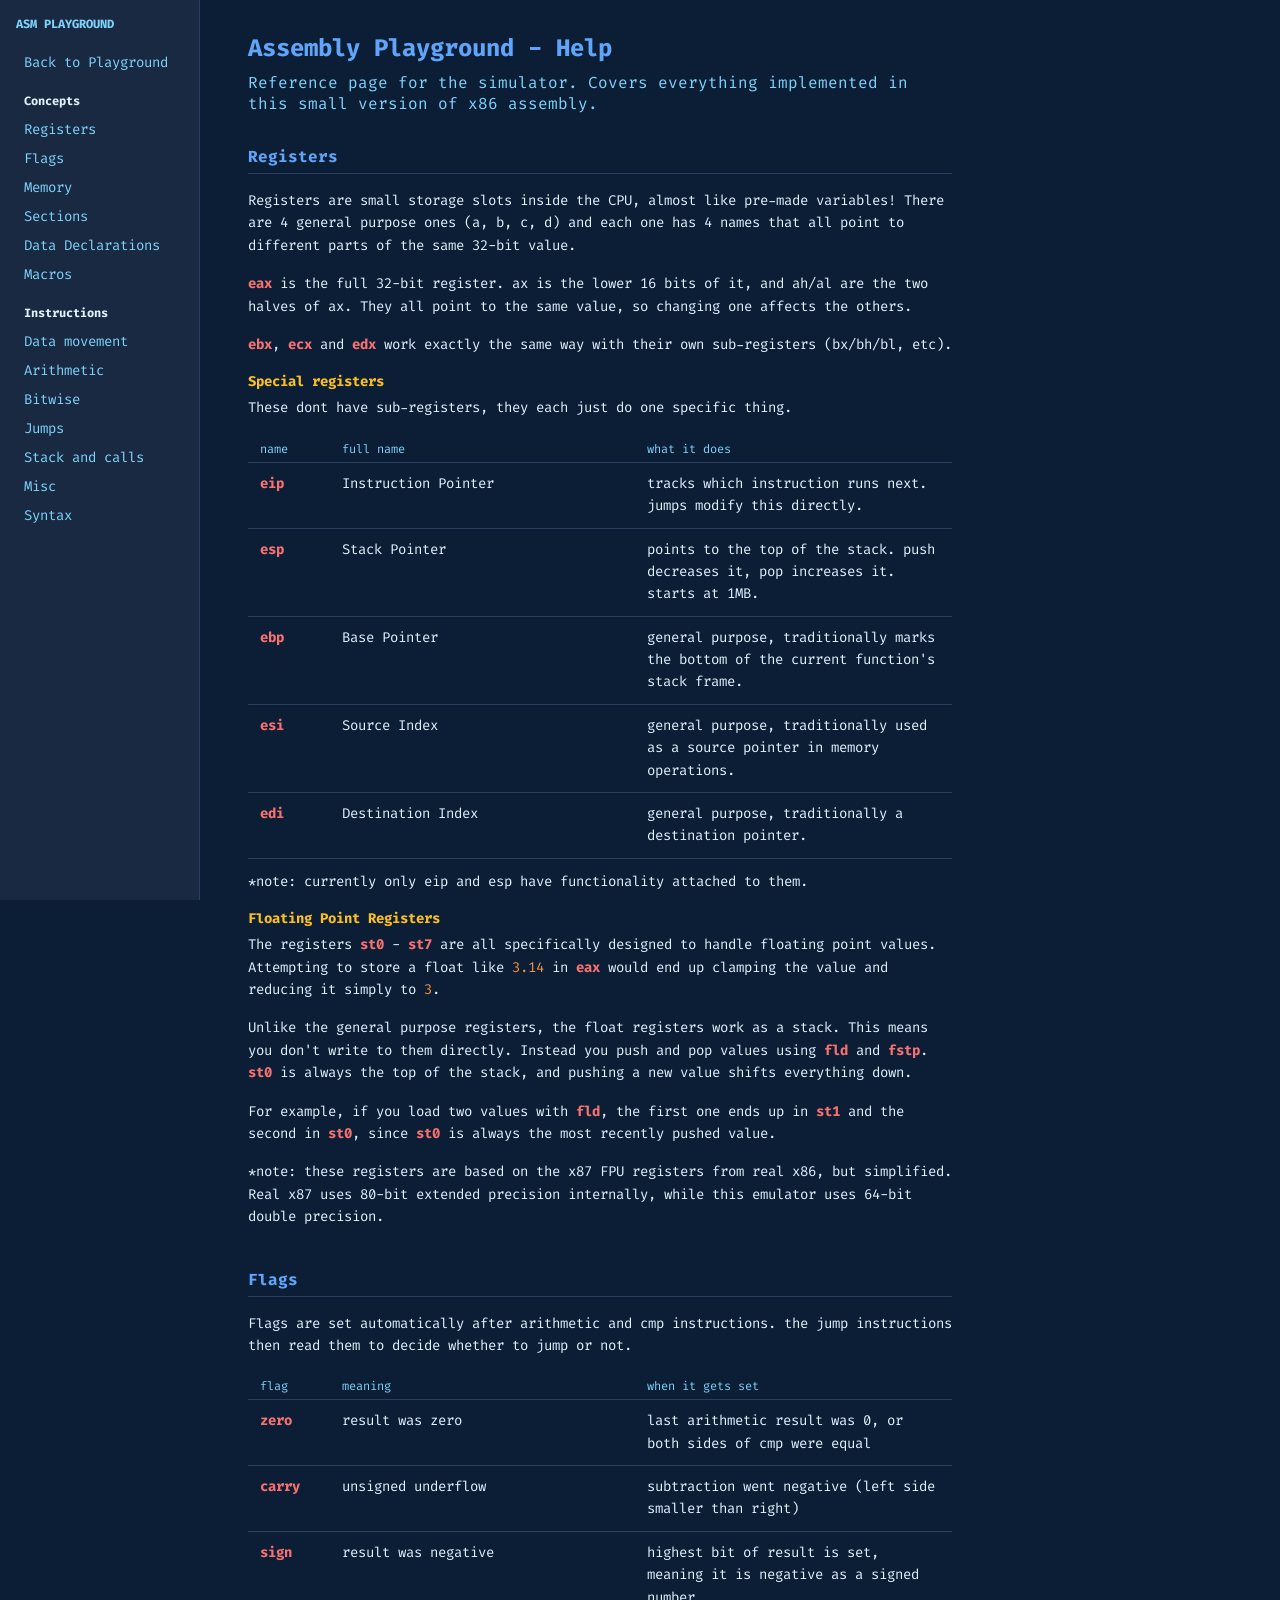
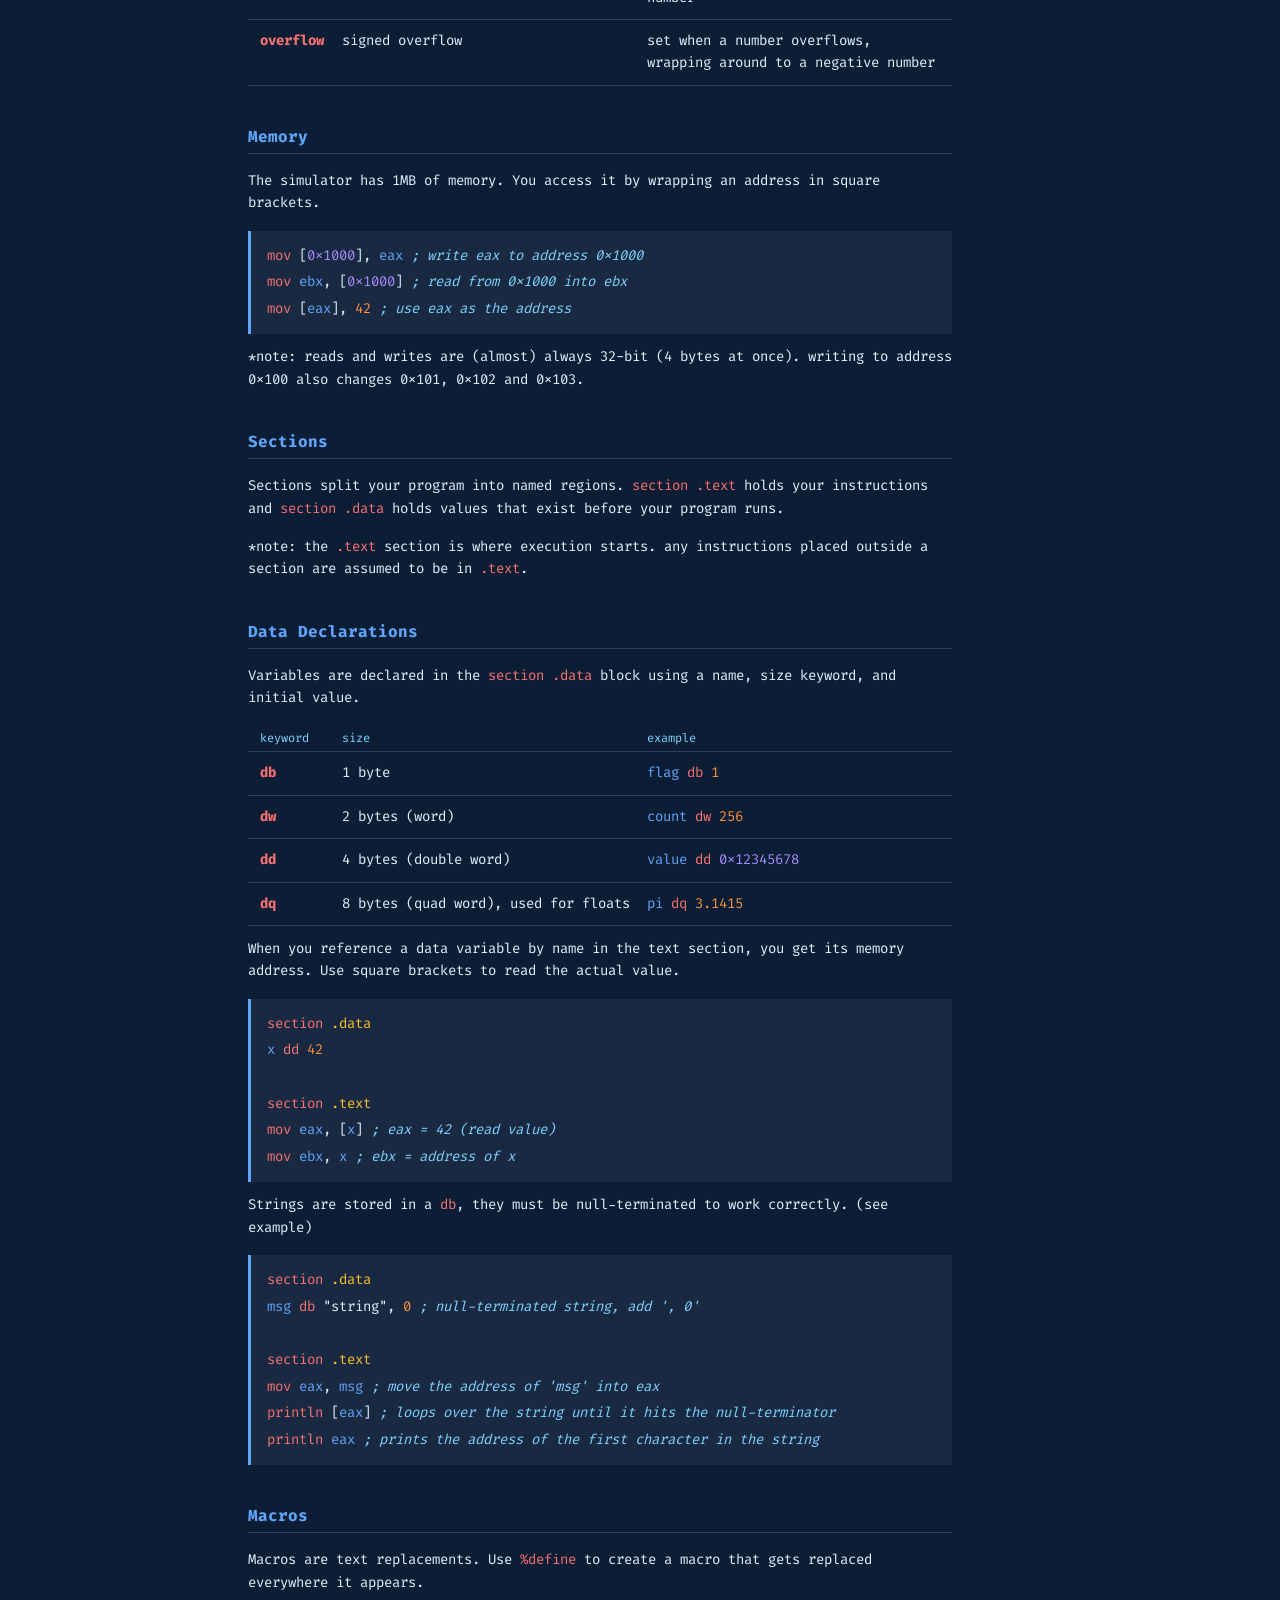
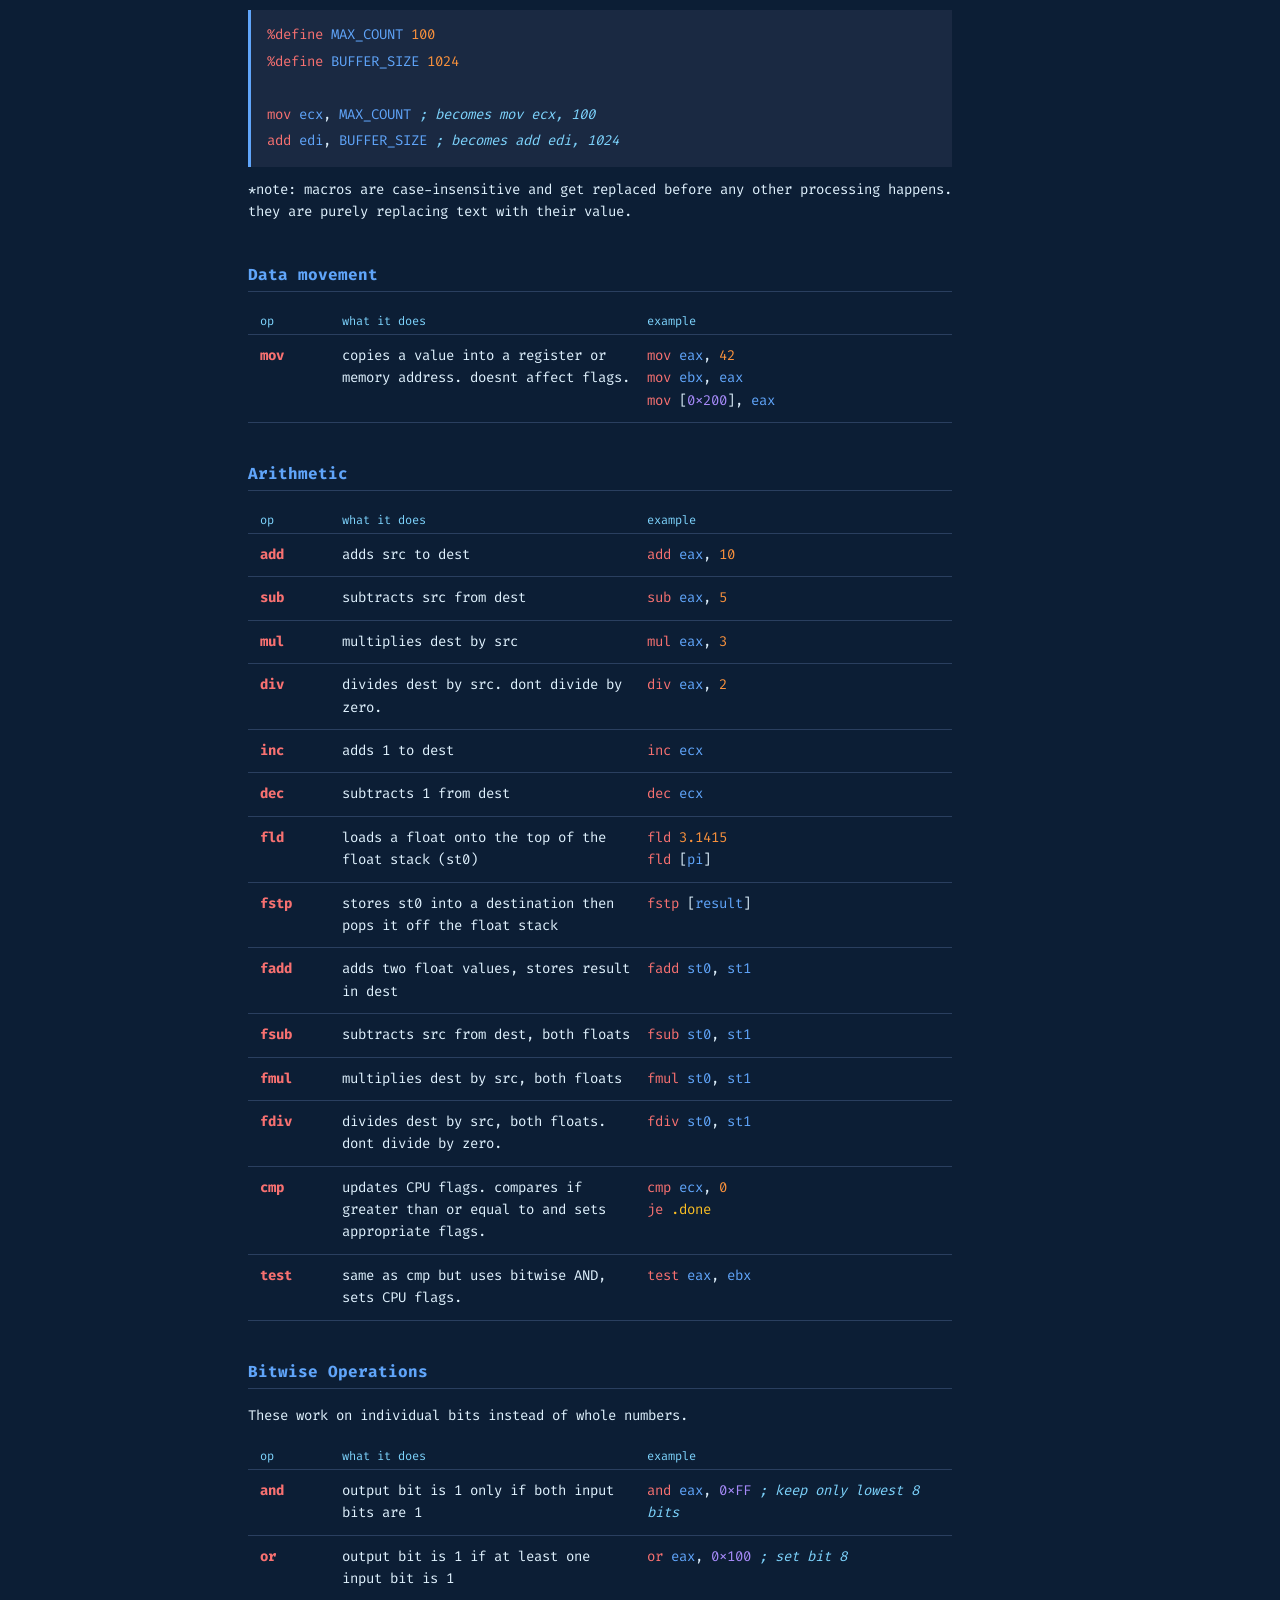
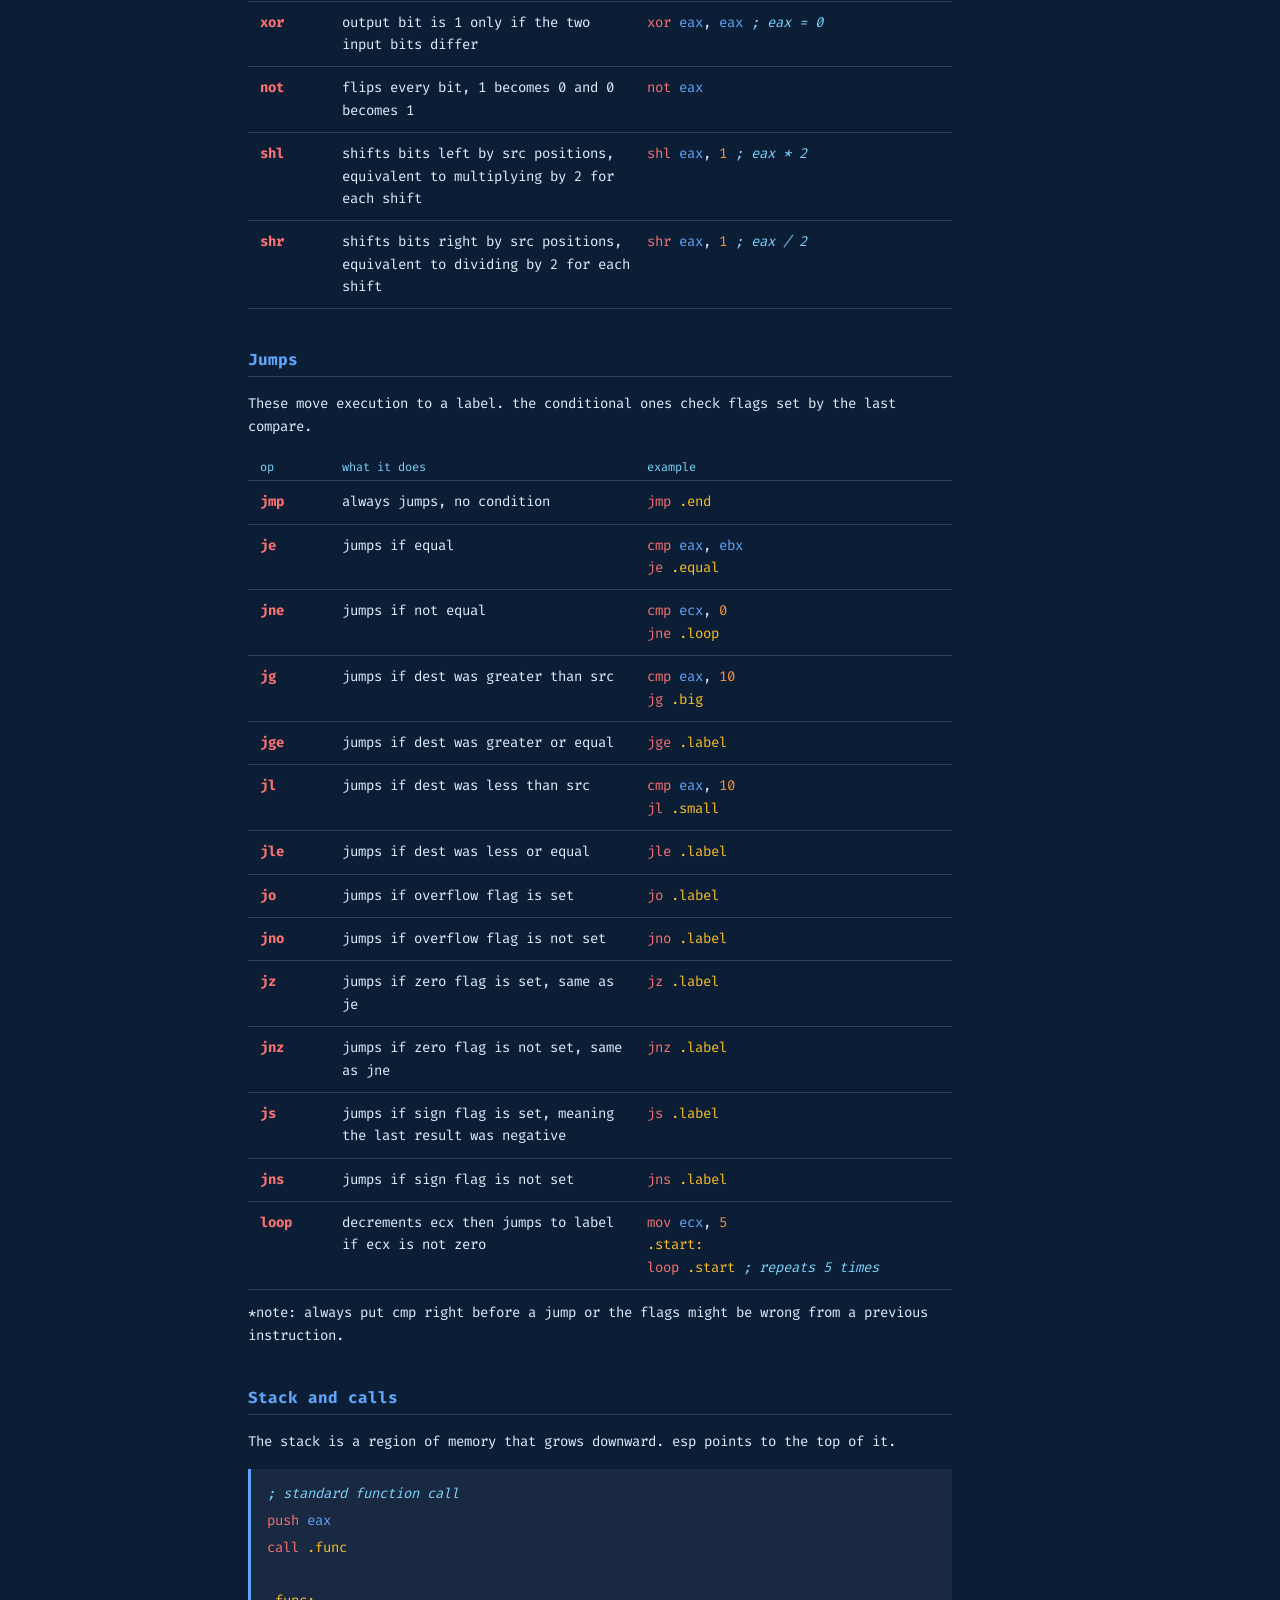
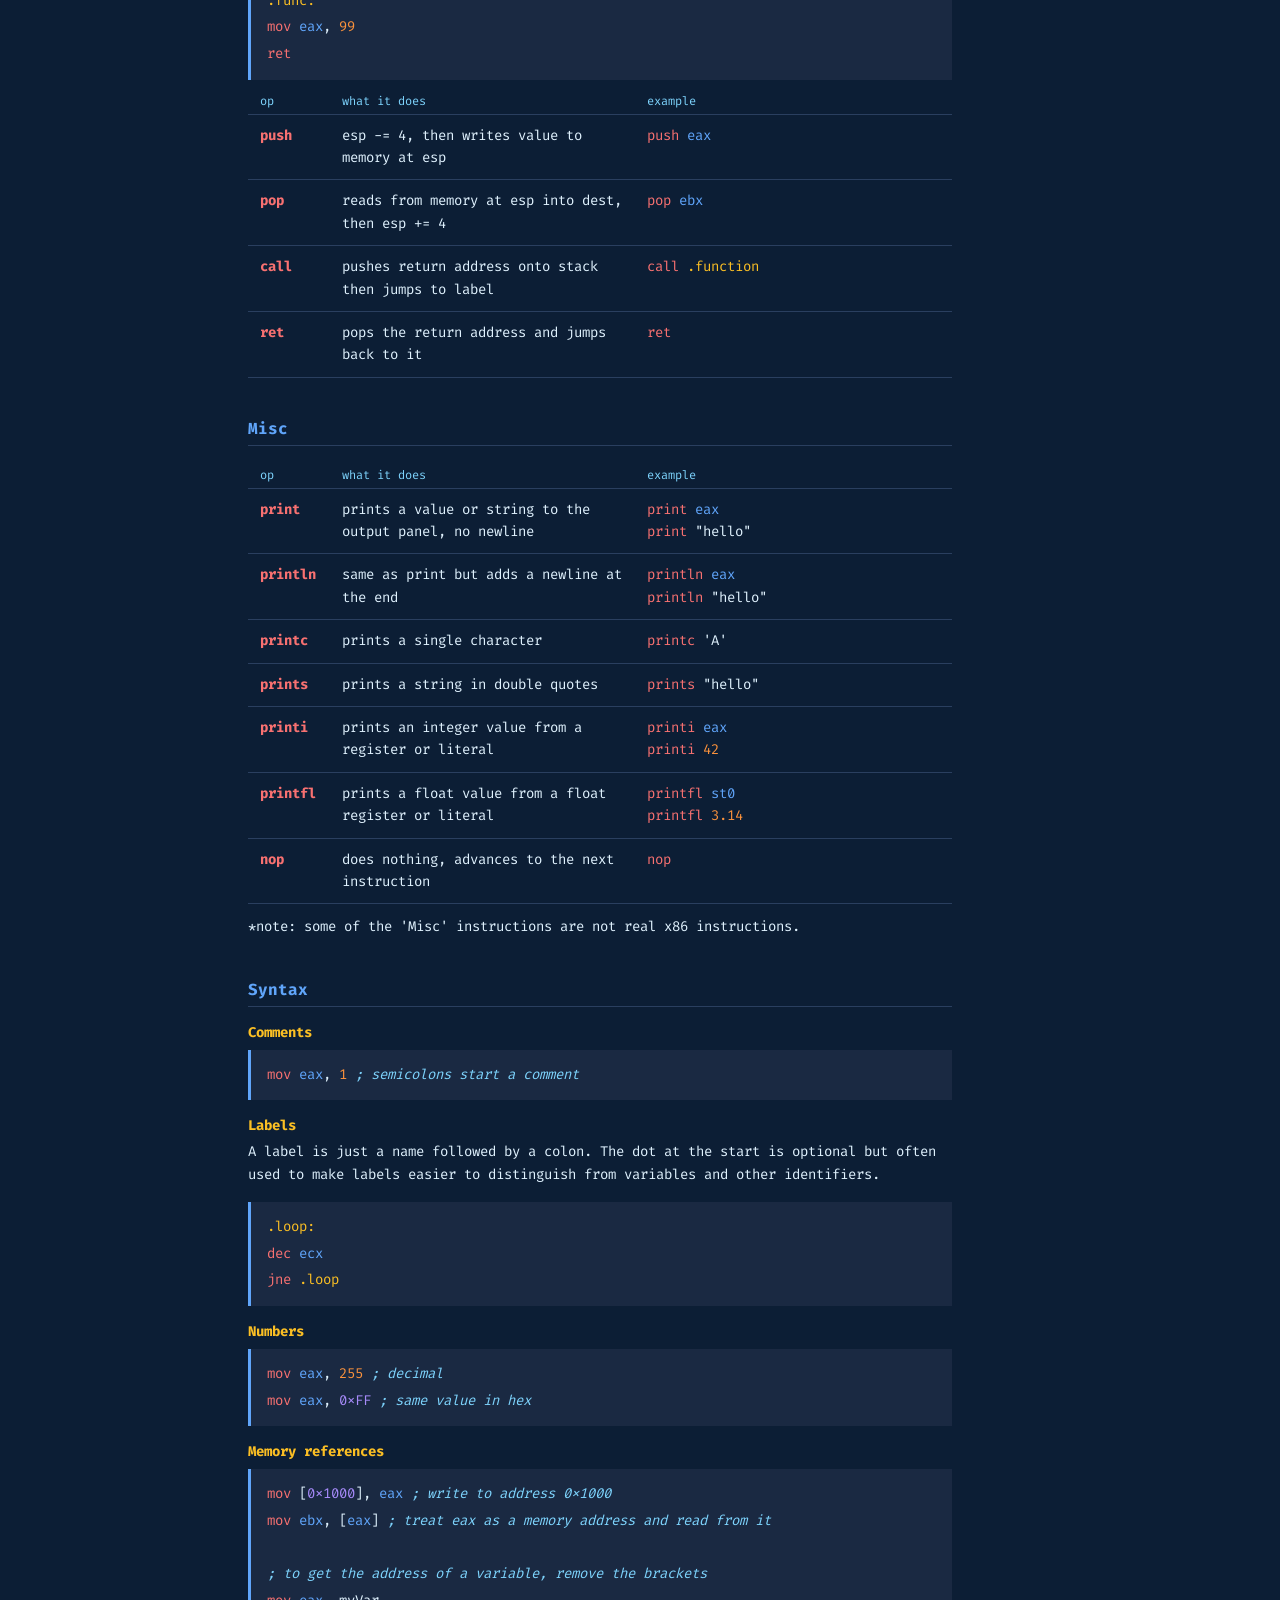
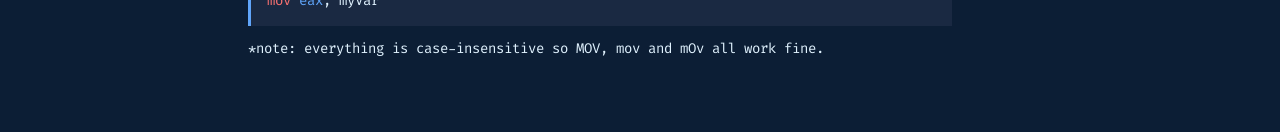
==== commit ceddffeb: "fixed bugs with floats, added more print options and float instructions" ====
--- a/docs.html
+++ b/docs.html
@@ -79,7 +79,7 @@
                     <div class="op">esp</div>
                     <div>Stack Pointer</div>
                     <div>
-                        points to the top of the stack. PUSH decreases it, pop increases
+                        points to the top of the stack. push decreases it, pop increases
                         it. starts at 1MB.
                     </div>
                 </div>
@@ -87,7 +87,7 @@
                     <div class="op">ebp</div>
                     <div>Base Pointer</div>
                     <div>
-                        usually marks the bottom of the current function's stack frame.
+                        general purpose, traditionally marks the bottom of the current function's stack frame.
                     </div>
                 </div>
                 <div class="row">
@@ -107,6 +107,28 @@
                     *note: currently only eip and esp have functionality attached to
                     them.
                 </p>
+                <h3>Floating Point Registers</h3>
+                <p>
+                    The registers <span class="op">st0</span> - <span class="op">st7</span> are all specifically designed to handle floating point values.
+                    Attempting to store a float like <span class="num">3.14</span> in <span class="op">eax</span> would end up clamping the value and reducing
+                    it simply to <span class="num">3</span>.
+                </p>
+                <p>
+                    Unlike the general purpose registers, the float registers work as a stack.
+                    This means you don't write to them directly. Instead you push and pop values using
+                    <span class="op">fld</span> and <span class="op">fstp</span>.
+                    <span class="op">st0</span> is always the top of the stack, and pushing a new value
+                    shifts everything down.
+                </p>
+                <p>
+                    For example, if you load two values with <span class="op">fld</span>, the first one
+                    ends up in <span class="op">st1</span> and the second in <span class="op">st0</span>,
+                    since <span class="op">st0</span> is always the most recently pushed value.
+                </p>
+                <p class="note">
+                    *note: these registers are based on the x87 FPU registers from real x86, but simplified.
+                    Real x87 uses 80-bit extended precision internally, while this emulator uses 64-bit double precision.
+                </p>
             </div>
             <!-- flags -->
             <div class="section" id="flags">
@@ -114,7 +136,7 @@
                 <p>
                     Flags are set automatically after arithmetic and cmp instructions.
                     the jump instructions then read them to decide whether to jump or
-                    not
+                    not.
                 </p>
                 <div class="row-header">
                     <div>flag</div>
@@ -184,7 +206,7 @@
                 </p>
                 <p class="note">
                     *note: the <span class="keyword">.text</span> section is where
-                    execution starts. Any instructions placed outside a section are
+                    execution starts. any instructions placed outside a section are
                     assumed to be in <span class="keyword">.text</span>.
                 </p>
             </div>
@@ -222,6 +244,14 @@
                     <div>
                         <span class="reg">value</span> <span class="keyword">dd</span>
                         <span class="hex">0x12345678</span>
+                    </div>
+                </div>
+                <div class="row">
+                    <div class="op">dq</div>
+                    <div>8 bytes (quad word), used for floats</div>
+                    <div>
+                        <span class="reg">pi</span> <span class="keyword">dq</span>
+                        <span class="num">3.1415</span>
                     </div>
                 </div>
                 <p class="note">
@@ -340,10 +370,10 @@
                     </div>
                 </div>
                 <div class="row">
-                    <div class="op">DIV</div>
+                    <div class="op">div</div>
                     <div>divides dest by src. dont divide by zero.</div>
                     <div>
-                        <span class="keyword">DIV</span> <span class="reg">eax</span>,
+                        <span class="keyword">div</span> <span class="reg">eax</span>,
                         <span class="num">2</span>
                     </div>
                 </div>
@@ -362,10 +392,57 @@
                     </div>
                 </div>
                 <div class="row">
+                    <div class="op">fld</div>
+                    <div>loads a float onto the top of the float stack (st0)</div>
+                    <div>
+                        <span class="keyword">fld</span> <span class="num">3.1415</span><br>
+                        <span class="keyword">fld</span> [<span class="reg">pi</span>]
+                    </div>
+                </div>
+                <div class="row">
+                    <div class="op">fstp</div>
+                    <div>stores st0 into a destination then pops it off the float stack</div>
+                    <div>
+                        <span class="keyword">fstp</span> [<span class="reg">result</span>]
+                    </div>
+                </div>
+                <div class="row">
+                    <div class="op">fadd</div>
+                    <div>adds two float values, stores result in dest</div>
+                    <div>
+                        <span class="keyword">fadd</span> <span class="reg">st0</span>,
+                        <span class="reg">st1</span>
+                    </div>
+                </div>
+                <div class="row">
+                    <div class="op">fsub</div>
+                    <div>subtracts src from dest, both floats</div>
+                    <div>
+                        <span class="keyword">fsub</span> <span class="reg">st0</span>,
+                        <span class="reg">st1</span>
+                    </div>
+                </div>
+                <div class="row">
+                    <div class="op">fmul</div>
+                    <div>multiplies dest by src, both floats</div>
+                    <div>
+                        <span class="keyword">fmul</span> <span class="reg">st0</span>,
+                        <span class="reg">st1</span>
+                    </div>
+                </div>
+                <div class="row">
+                    <div class="op">fdiv</div>
+                    <div>divides dest by src, both floats. dont divide by zero.</div>
+                    <div>
+                        <span class="keyword">fdiv</span> <span class="reg">st0</span>,
+                        <span class="reg">st1</span>
+                    </div>
+                </div>
+                <div class="row">
                     <div class="op">cmp</div>
                     <div>
-                        updates cpu flags. compares if greater than or equal to and sets
-                        appropriate flags
+                        updates CPU flags. compares if greater than or equal to and sets
+                        appropriate flags.
                     </div>
                     <div>
                         <span class="keyword">cmp</span> <span class="reg">ecx</span>,
@@ -532,6 +609,34 @@
                     </div>
                 </div>
                 <div class="row">
+                    <div class="op">jz</div>
+                    <div>jumps if zero flag is set, same as je</div>
+                    <div>
+                        <span class="keyword">jz</span> <span class="label">.label</span>
+                    </div>
+                </div>
+                <div class="row">
+                    <div class="op">jnz</div>
+                    <div>jumps if zero flag is not set, same as jne</div>
+                    <div>
+                        <span class="keyword">jnz</span> <span class="label">.label</span>
+                    </div>
+                </div>
+                <div class="row">
+                    <div class="op">js</div>
+                    <div>jumps if sign flag is set, meaning the last result was negative</div>
+                    <div>
+                        <span class="keyword">js</span> <span class="label">.label</span>
+                    </div>
+                </div>
+                <div class="row">
+                    <div class="op">jns</div>
+                    <div>jumps if sign flag is not set</div>
+                    <div>
+                        <span class="keyword">jns</span> <span class="label">.label</span>
+                    </div>
+                </div>
+                <div class="row">
                     <div class="op">loop</div>
                     <div>decrements ecx then jumps to label if ecx is not zero</div>
                     <div>
@@ -557,9 +662,7 @@
                 <div class="code">
                     <span class="comment">; standard function call</span><br>
                     <span class="keyword">push</span> <span class="reg">eax</span><br>
-                    <span class="keyword">call</span> <span class="label">.func</span><br>
-                    <span class="keyword">ret</span> <span class="reg">eax</span><br>
-                    <br>
+                    <span class="keyword">call</span> <span class="label">.func</span><br><br>
                     <span class="label">.func:</span><br>
                     <span class="keyword">mov</span> <span class="reg">eax</span>,
                     <span class="num">99</span><br>
@@ -608,7 +711,7 @@
                 </div>
                 <div class="row">
                     <div class="op">print</div>
-                    <div>prints a register value or string to the output panel, no newline</div>
+                    <div>prints a value or string to the output panel, no newline</div>
                     <div>
                         <span class="keyword">print</span> <span class="reg">eax</span><br>
                         <span class="keyword">print</span> "hello"
@@ -620,6 +723,36 @@
                     <div>
                         <span class="keyword">println</span> <span class="reg">eax</span><br>
                         <span class="keyword">println</span> "hello"
+                    </div>
+                </div>
+                <div class="row">
+                    <div class="op">printc</div>
+                    <div>prints a single character</div>
+                    <div>
+                        <span class="keyword">printc</span> 'A'
+                    </div>
+                </div>
+                <div class="row">
+                    <div class="op">prints</div>
+                    <div>prints a string in double quotes</div>
+                    <div>
+                        <span class="keyword">prints</span> "hello"
+                    </div>
+                </div>
+                <div class="row">
+                    <div class="op">printi</div>
+                    <div>prints an integer value from a register or literal</div>
+                    <div>
+                        <span class="keyword">printi</span> <span class="reg">eax</span><br>
+                        <span class="keyword">printi</span> <span class="num">42</span>
+                    </div>
+                </div>
+                <div class="row">
+                    <div class="op">printfl</div>
+                    <div>prints a float value from a float register or literal</div>
+                    <div>
+                        <span class="keyword">printfl</span> <span class="reg">st0</span><br>
+                        <span class="keyword">printfl</span> <span class="num">3.14</span>
                     </div>
                 </div>
                 <div class="row">
@@ -643,7 +776,7 @@
                 <h3>Labels</h3>
                 <p>
                     A label is just a name followed by a colon. The dot at the start is
-                    optional but often used to make labels easier to distinguish from variables and other identifiers
+                    optional but often used to make labels easier to distinguish from variables and other identifiers.
                 </p>
                 <div class="code">
                     <span class="label">.loop:</span><br>
@@ -665,7 +798,9 @@
                     <span class="comment">; write to address 0x1000</span><br>
                     <span class="keyword">mov</span> <span class="reg">ebx</span>,
                     [<span class="reg">eax</span>]
-                    <span class="comment">; treat eax as a memory address and read from it</span>
+                    <span class="comment">; treat eax as a memory address and read from it</span><br><br>
+                    <span class="comment">; to get the address of a variable, remove the brackets</span><br>
+                    <span class="keyword">mov</span> <span class="reg">eax</span>, myVar
                 </div>
                 <p class="note">
                     *note: everything is case-insensitive so MOV, mov and mOv all work
--- a/css/docs.css
+++ b/css/docs.css
@@ -126,7 +126,7 @@
 	color: var(--text);
 	font-size: 14px;
 	line-height: 1.6;
-	margin-bottom: 8px;
+	margin-bottom: 16px;
 }
 
 /* instruction table */
@@ -181,6 +181,8 @@
 .note {
 	margin-top: 12px;
 }
+
+/* changes for mobile */
 
 @media (max-width: 768px) {
 	.row,
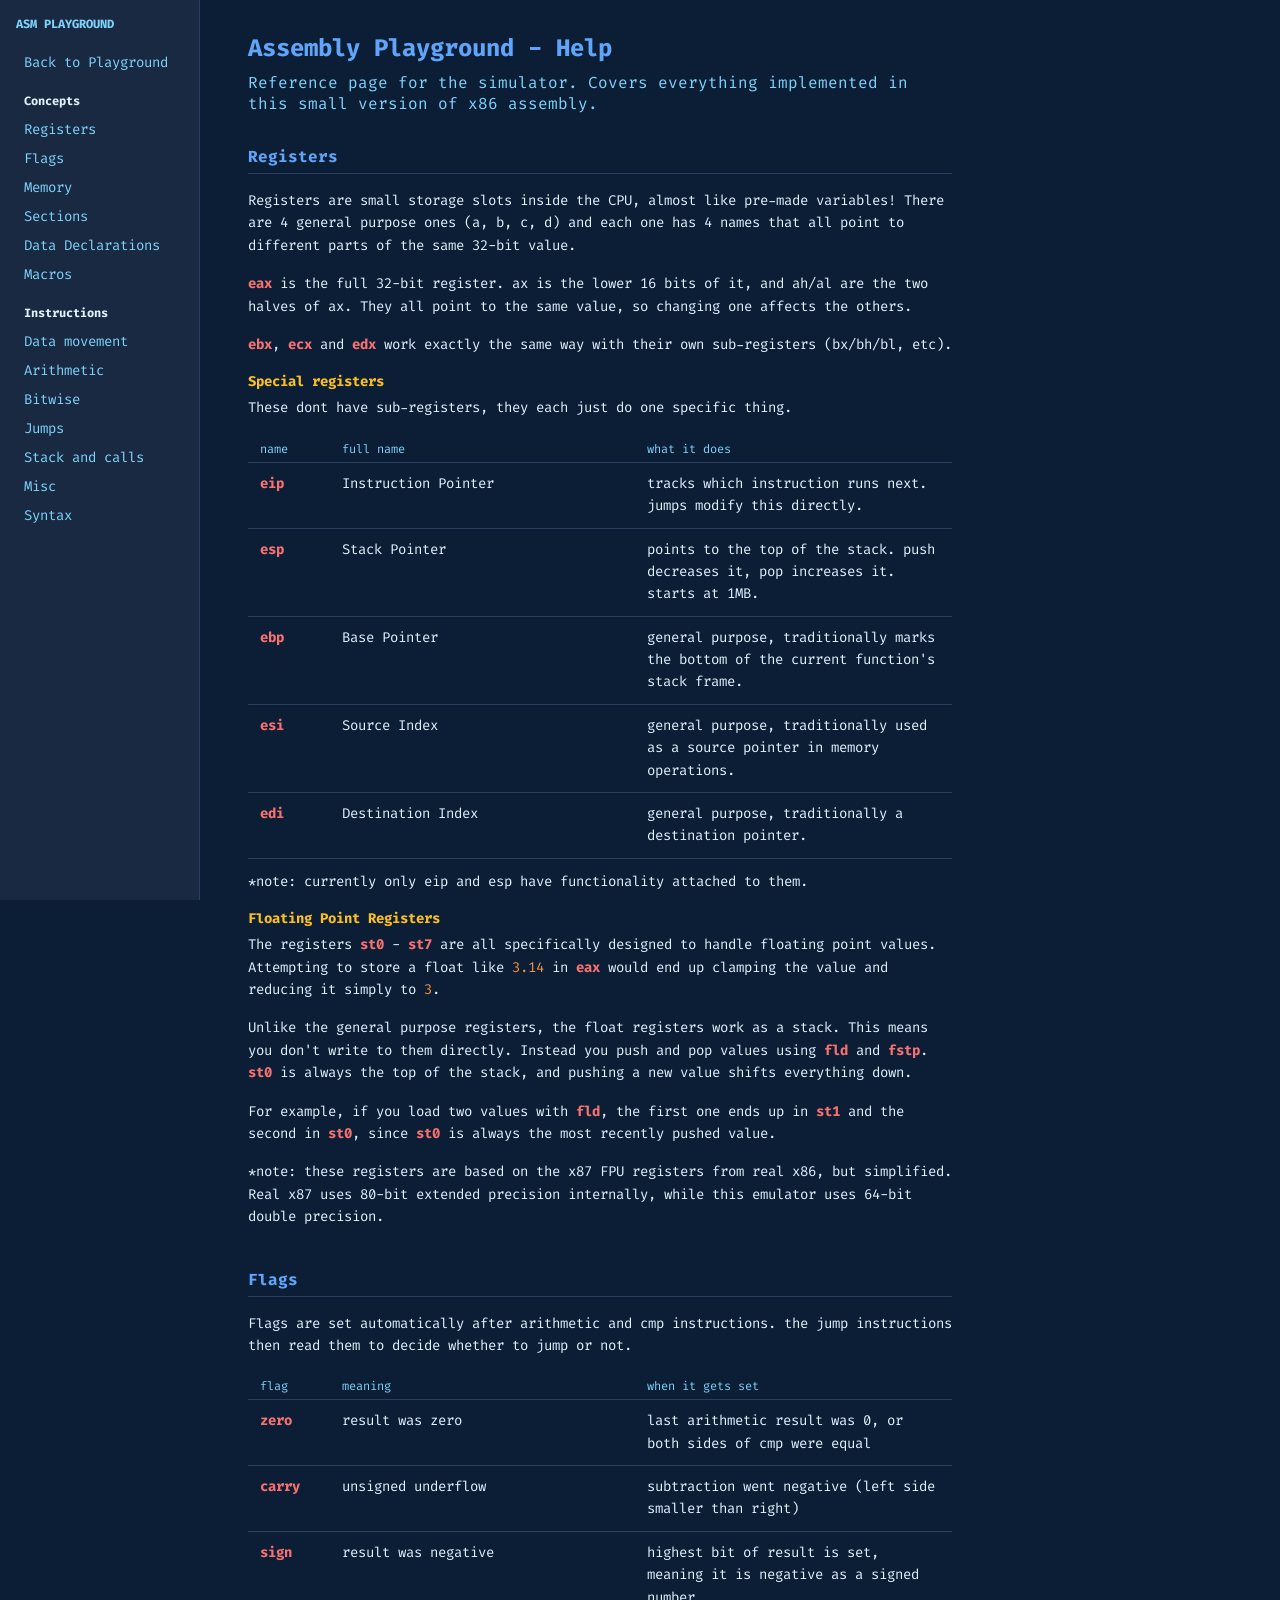
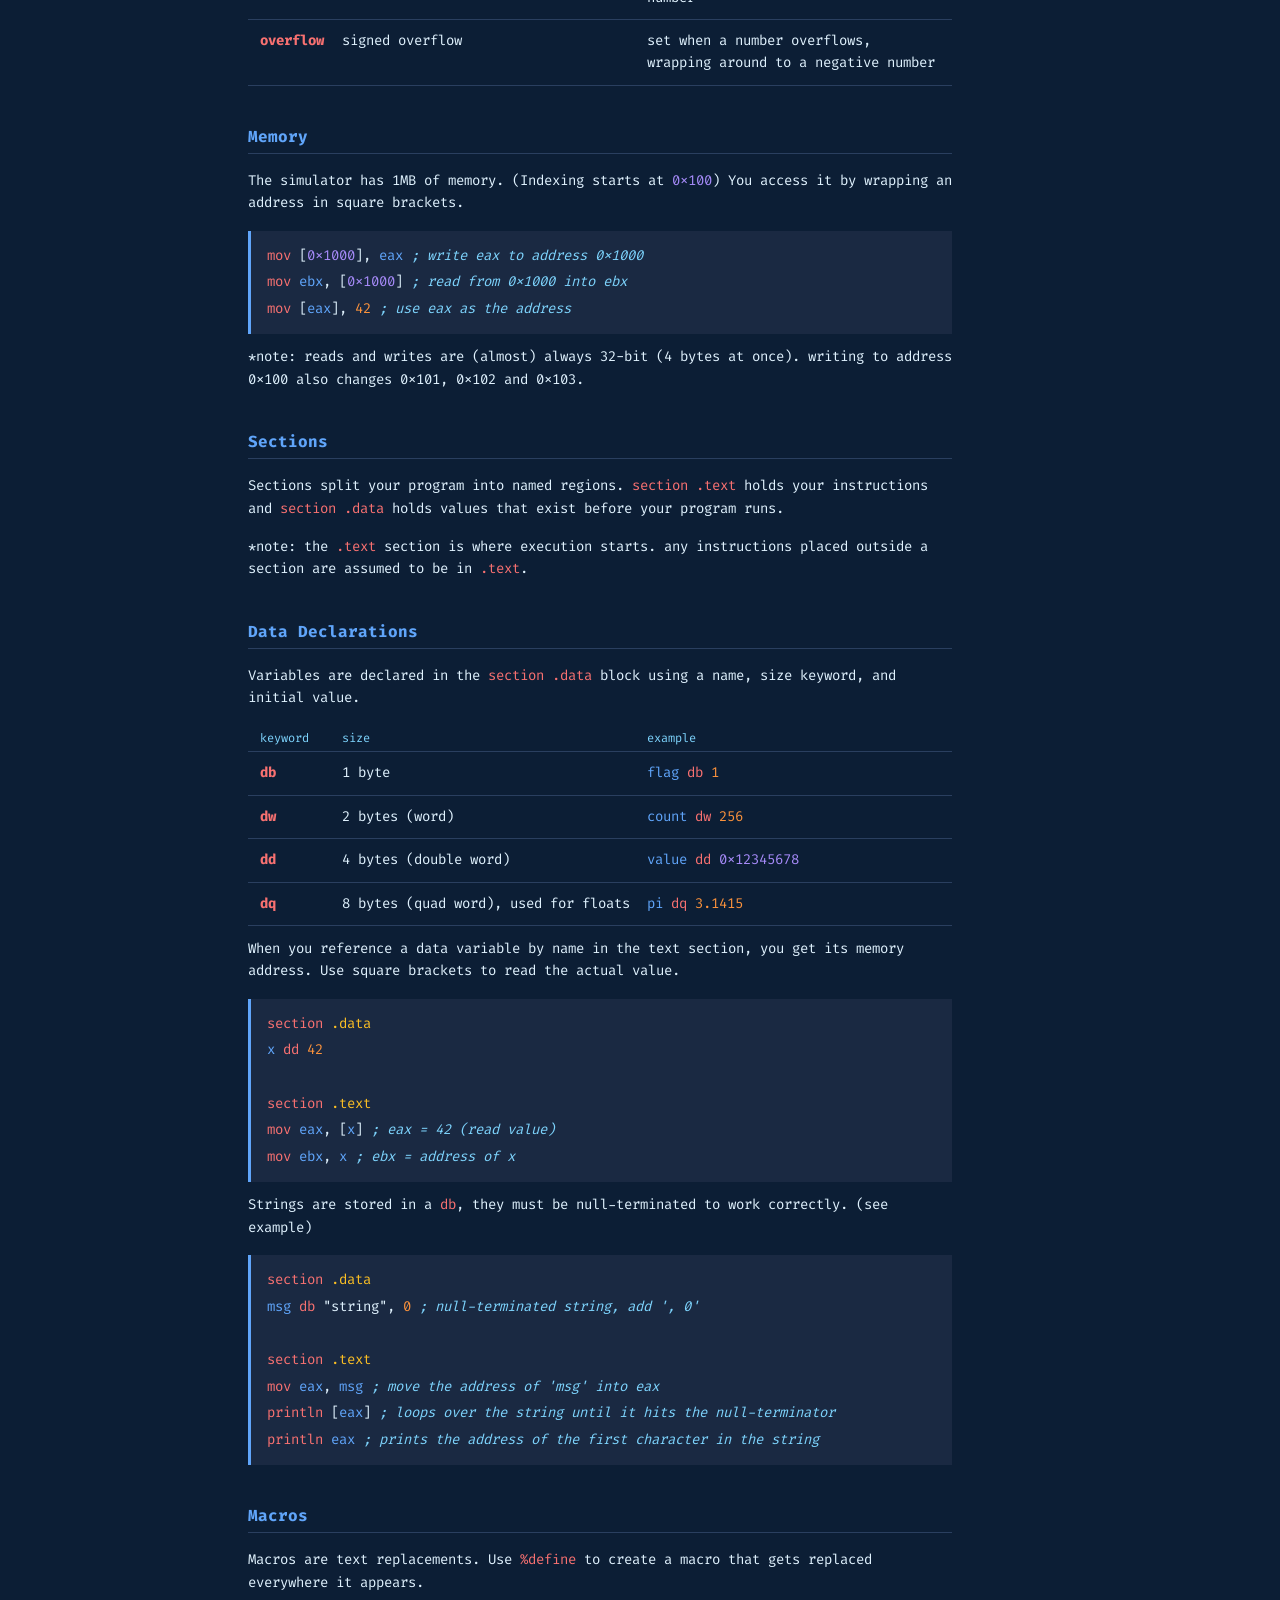
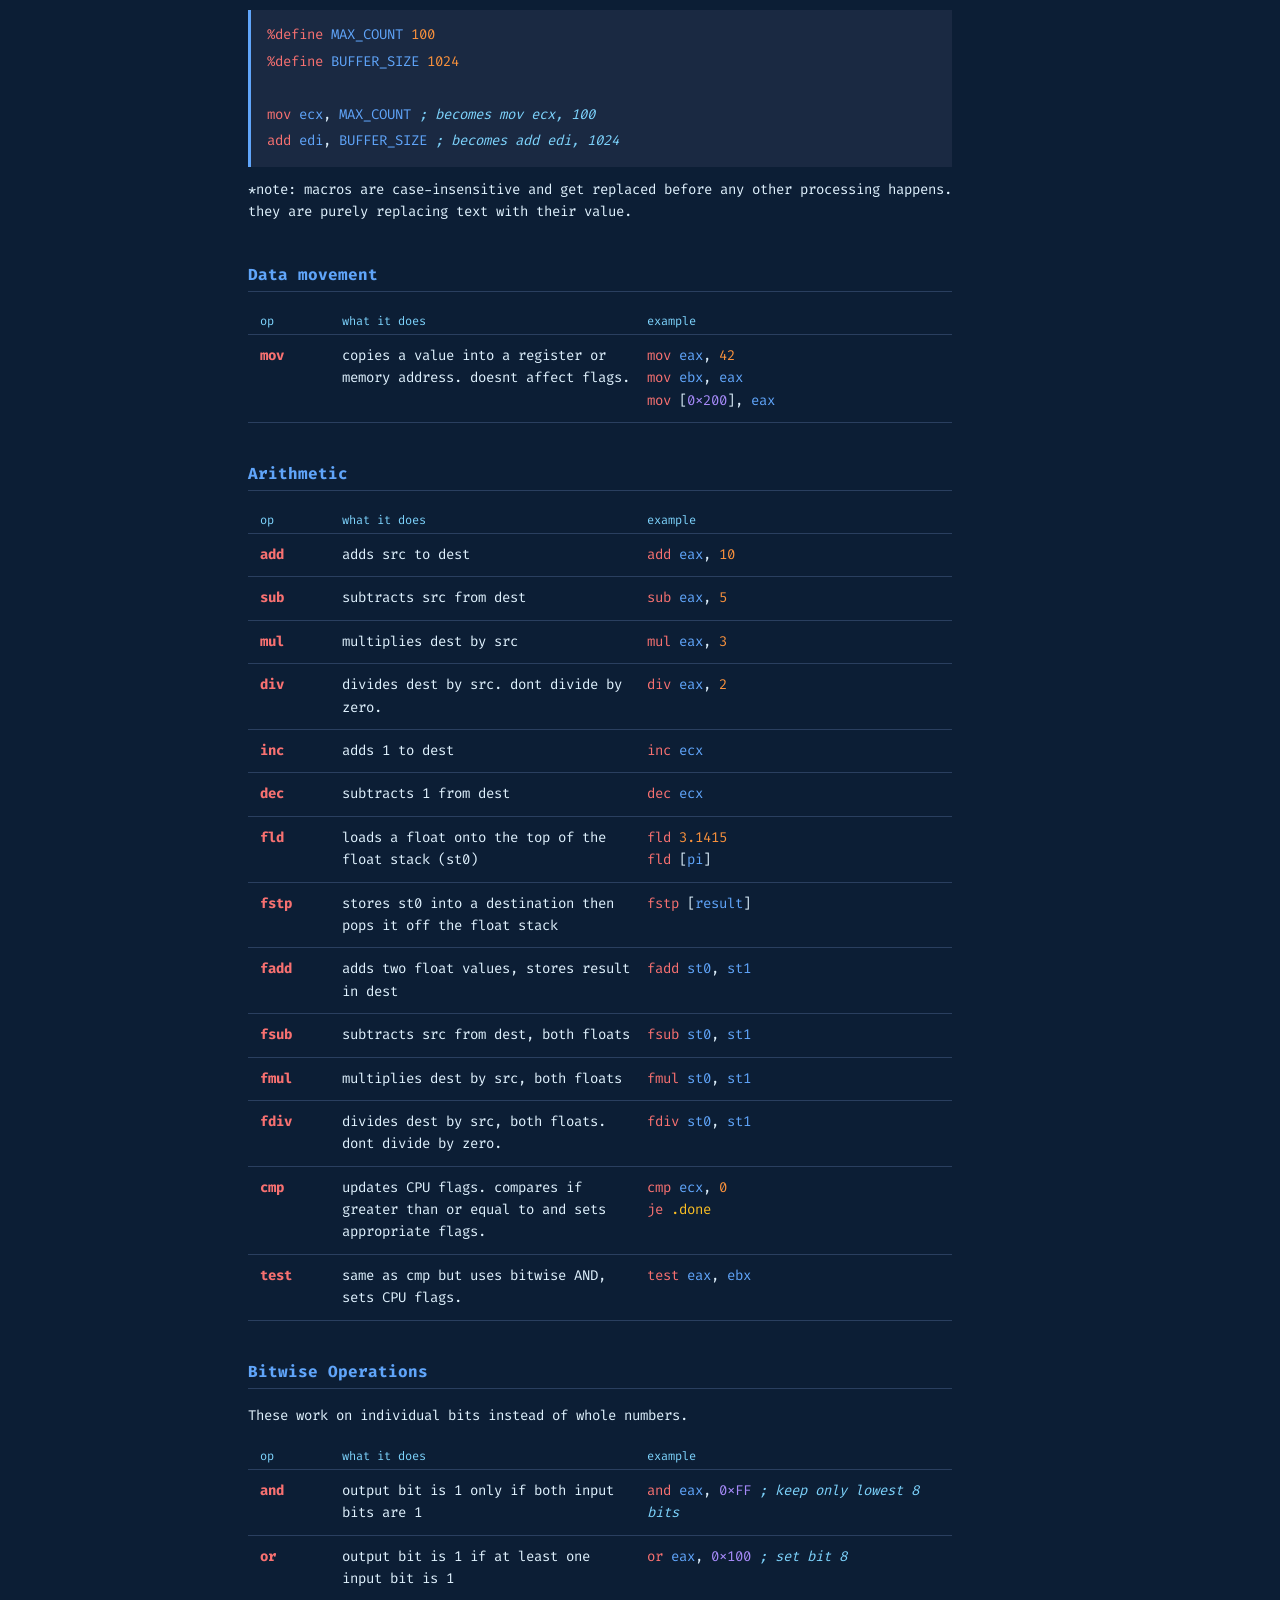
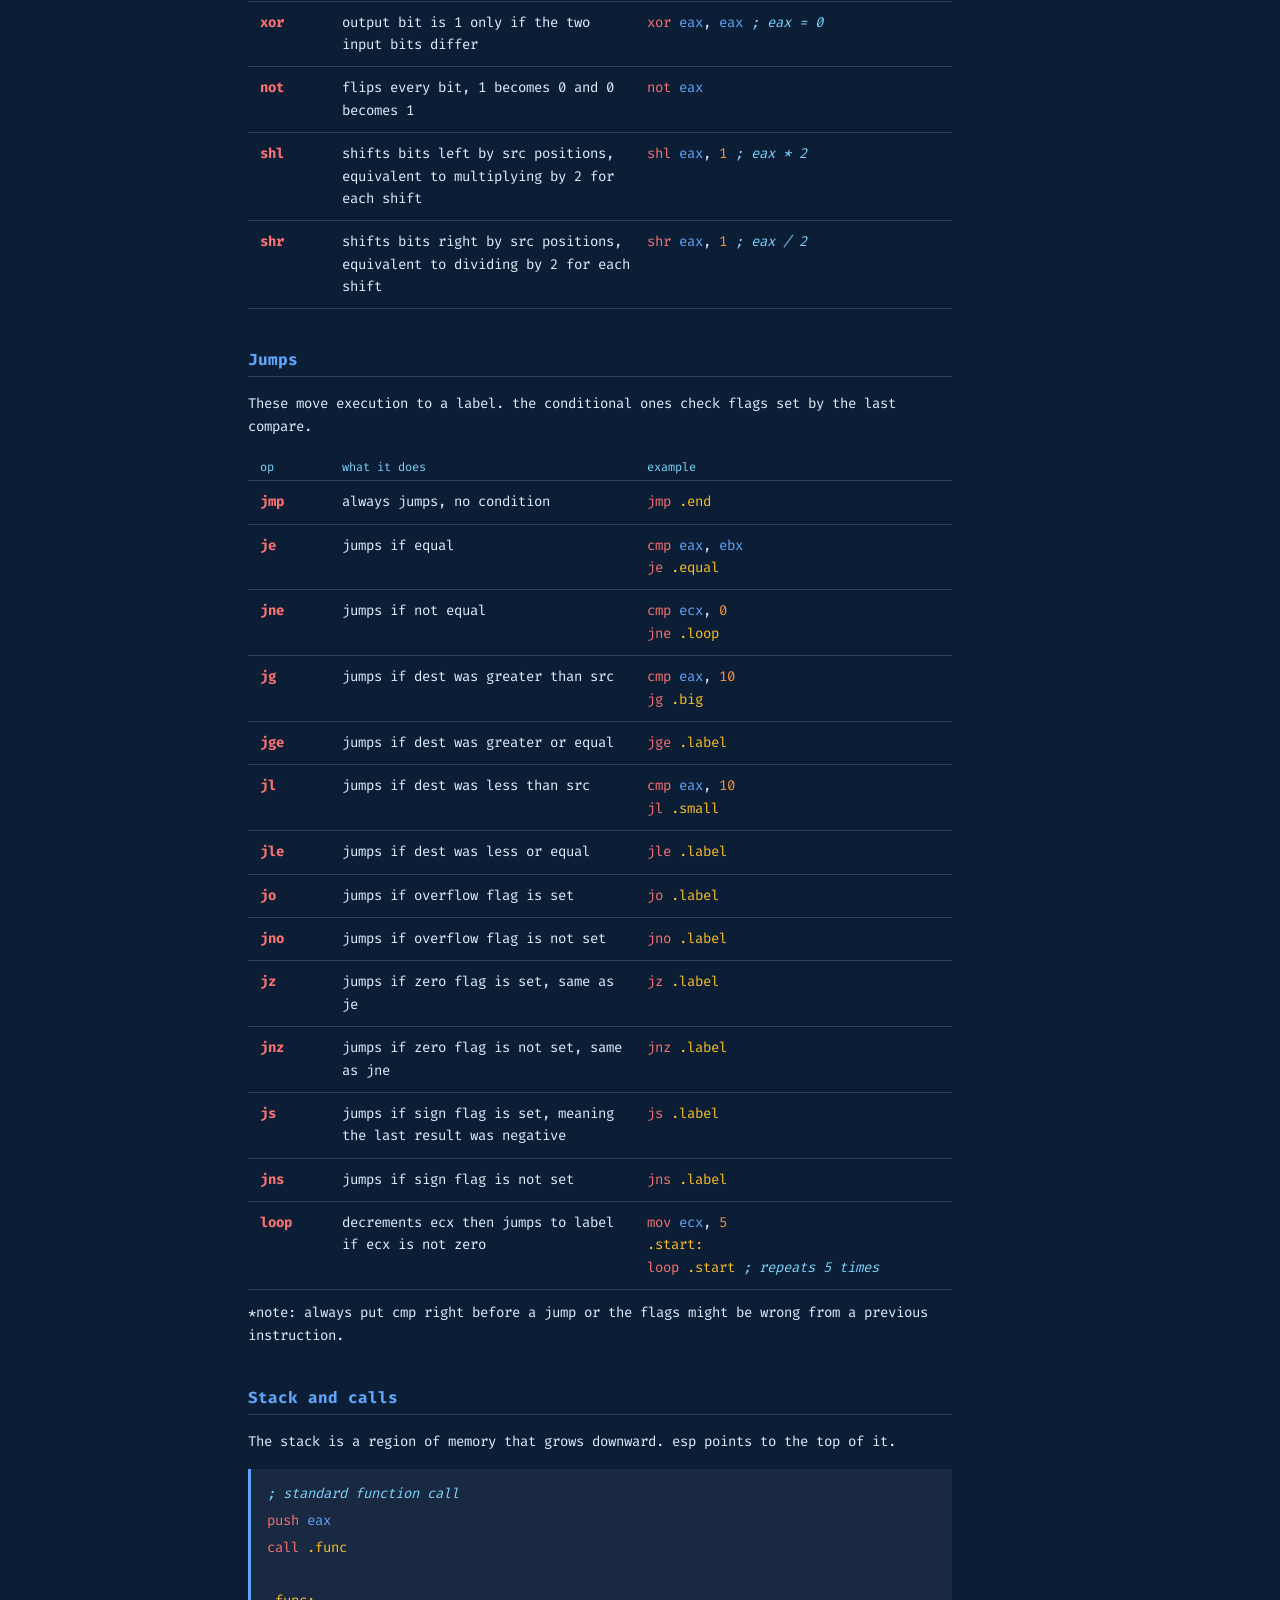
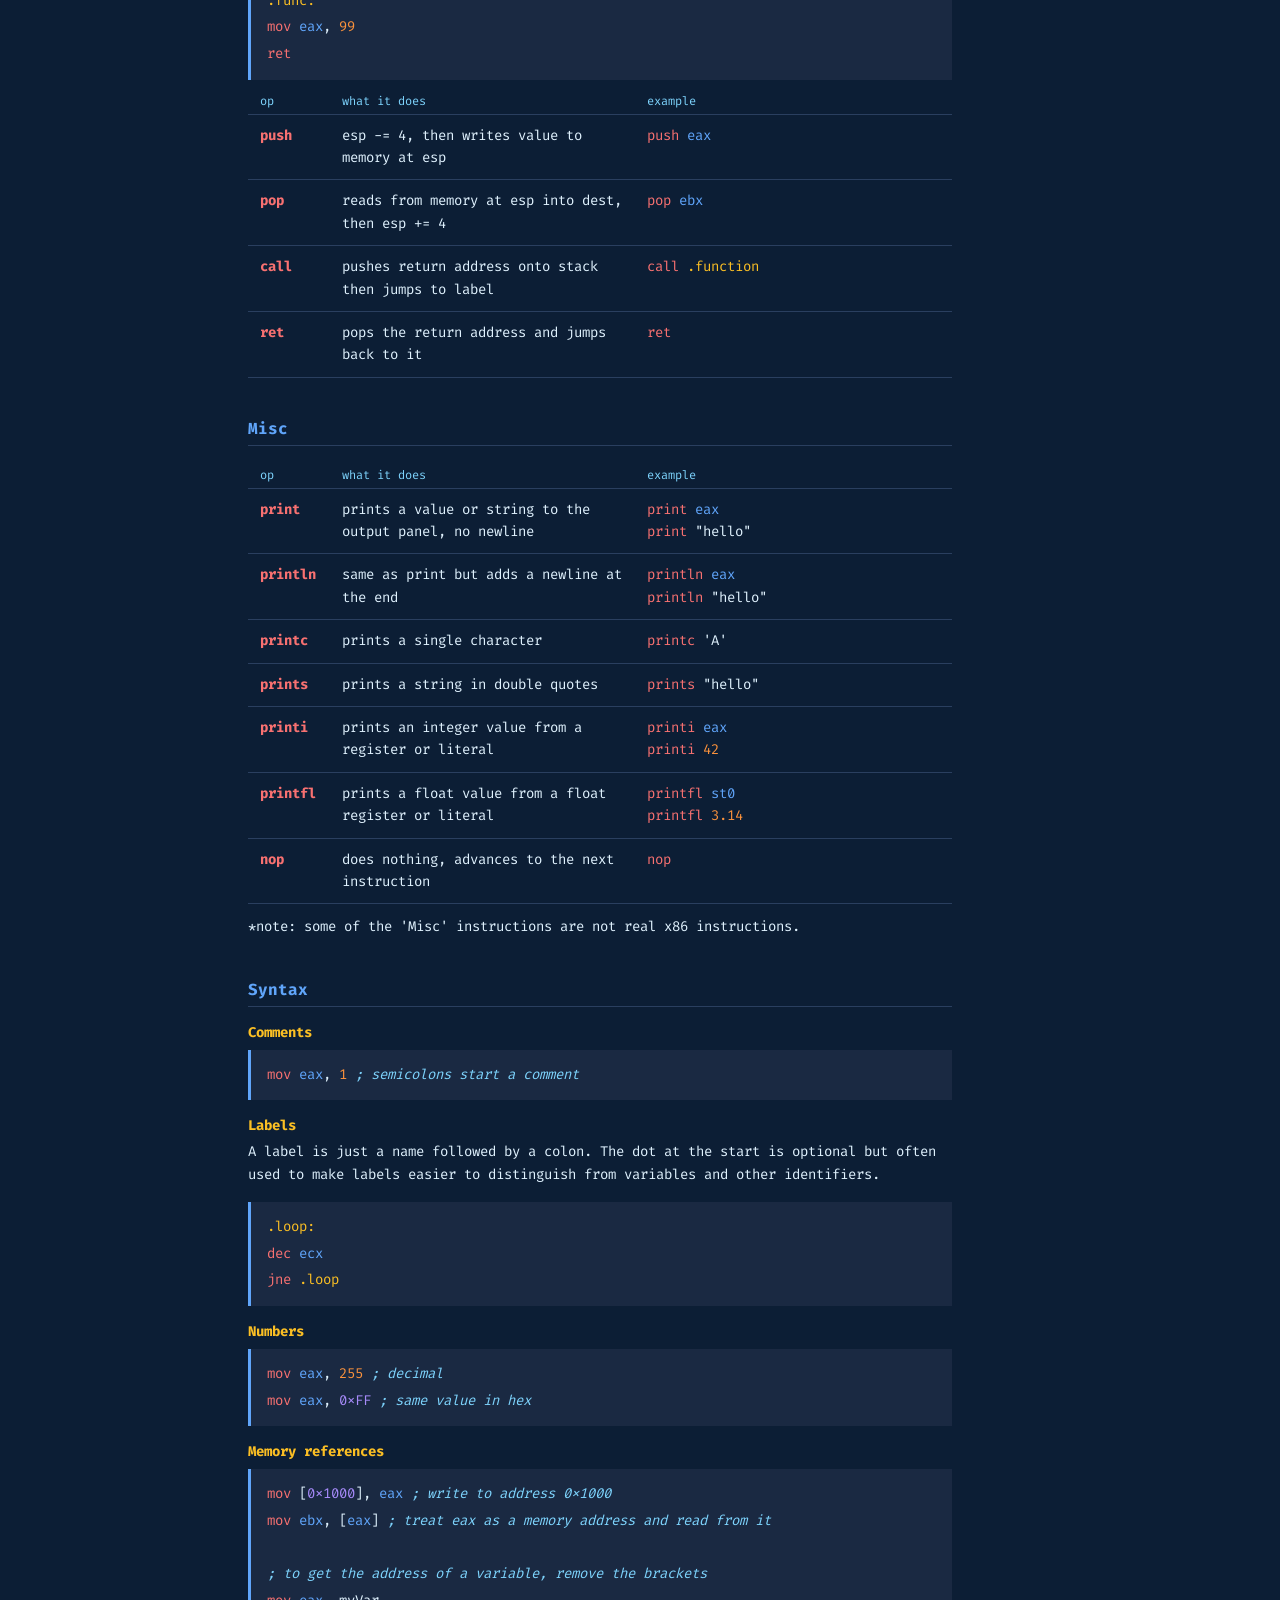
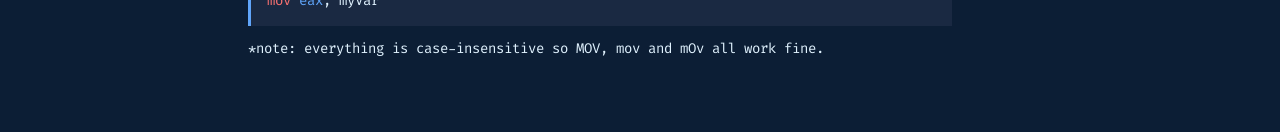
==== commit e3c6f587: "changed folder layout and updated readme and added more documentation" ====
--- a/docs.html
+++ b/docs.html
@@ -3,7 +3,7 @@
 
 <head>
     <title>Assembly Playground - Help</title>
-    <link rel="icon" type="image/x-icon" href="icon.png">
+    <link rel="icon" type="image/x-icon" href="img/icon.png">
     <link rel="stylesheet" href="css/docs.css">
     <script src="js/docs.js" defer></script>
 
@@ -176,7 +176,7 @@
             <div class="section" id="memory">
                 <h2>Memory</h2>
                 <p>
-                    The simulator has 1MB of memory. You access it by wrapping an
+                    The simulator has 1MB of memory. (Indexing starts at <span class="hex">0x100</span>) You access it by wrapping an
                     address in square brackets.
                 </p>
                 <div class="code">
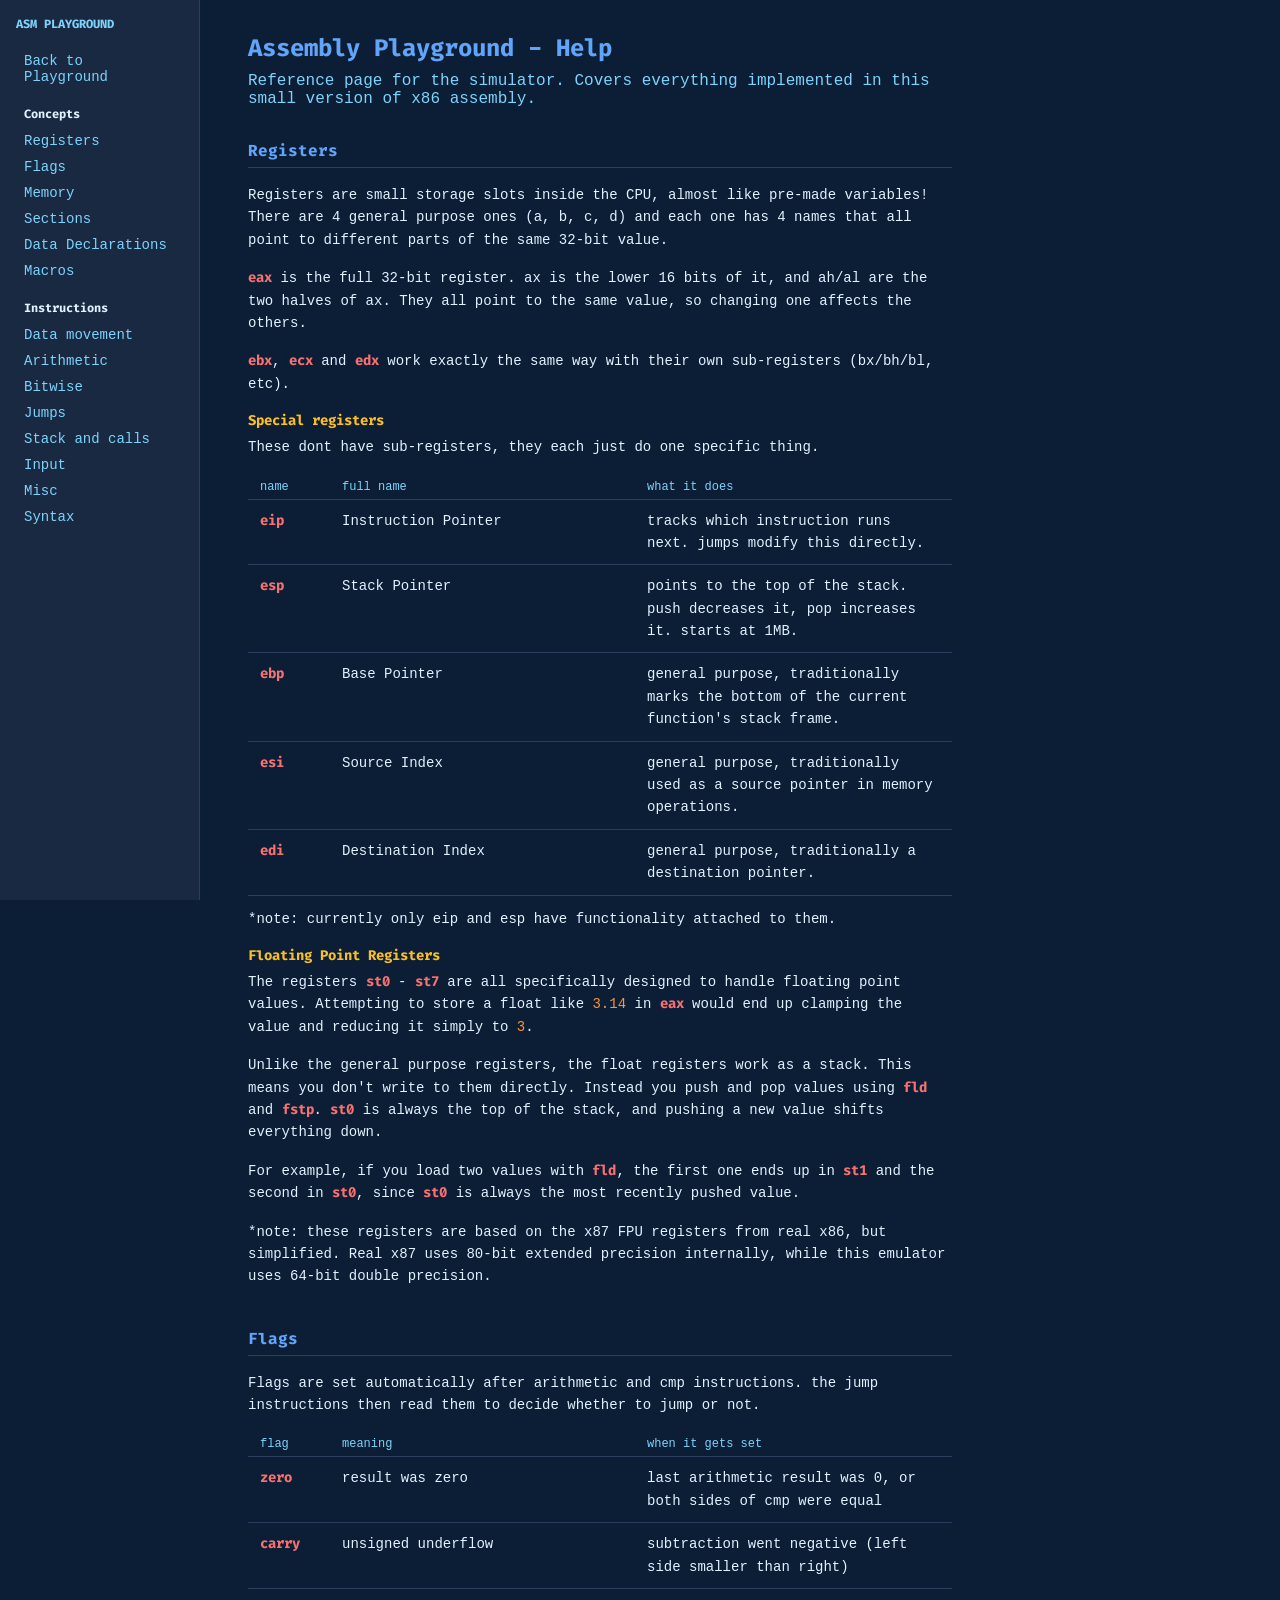
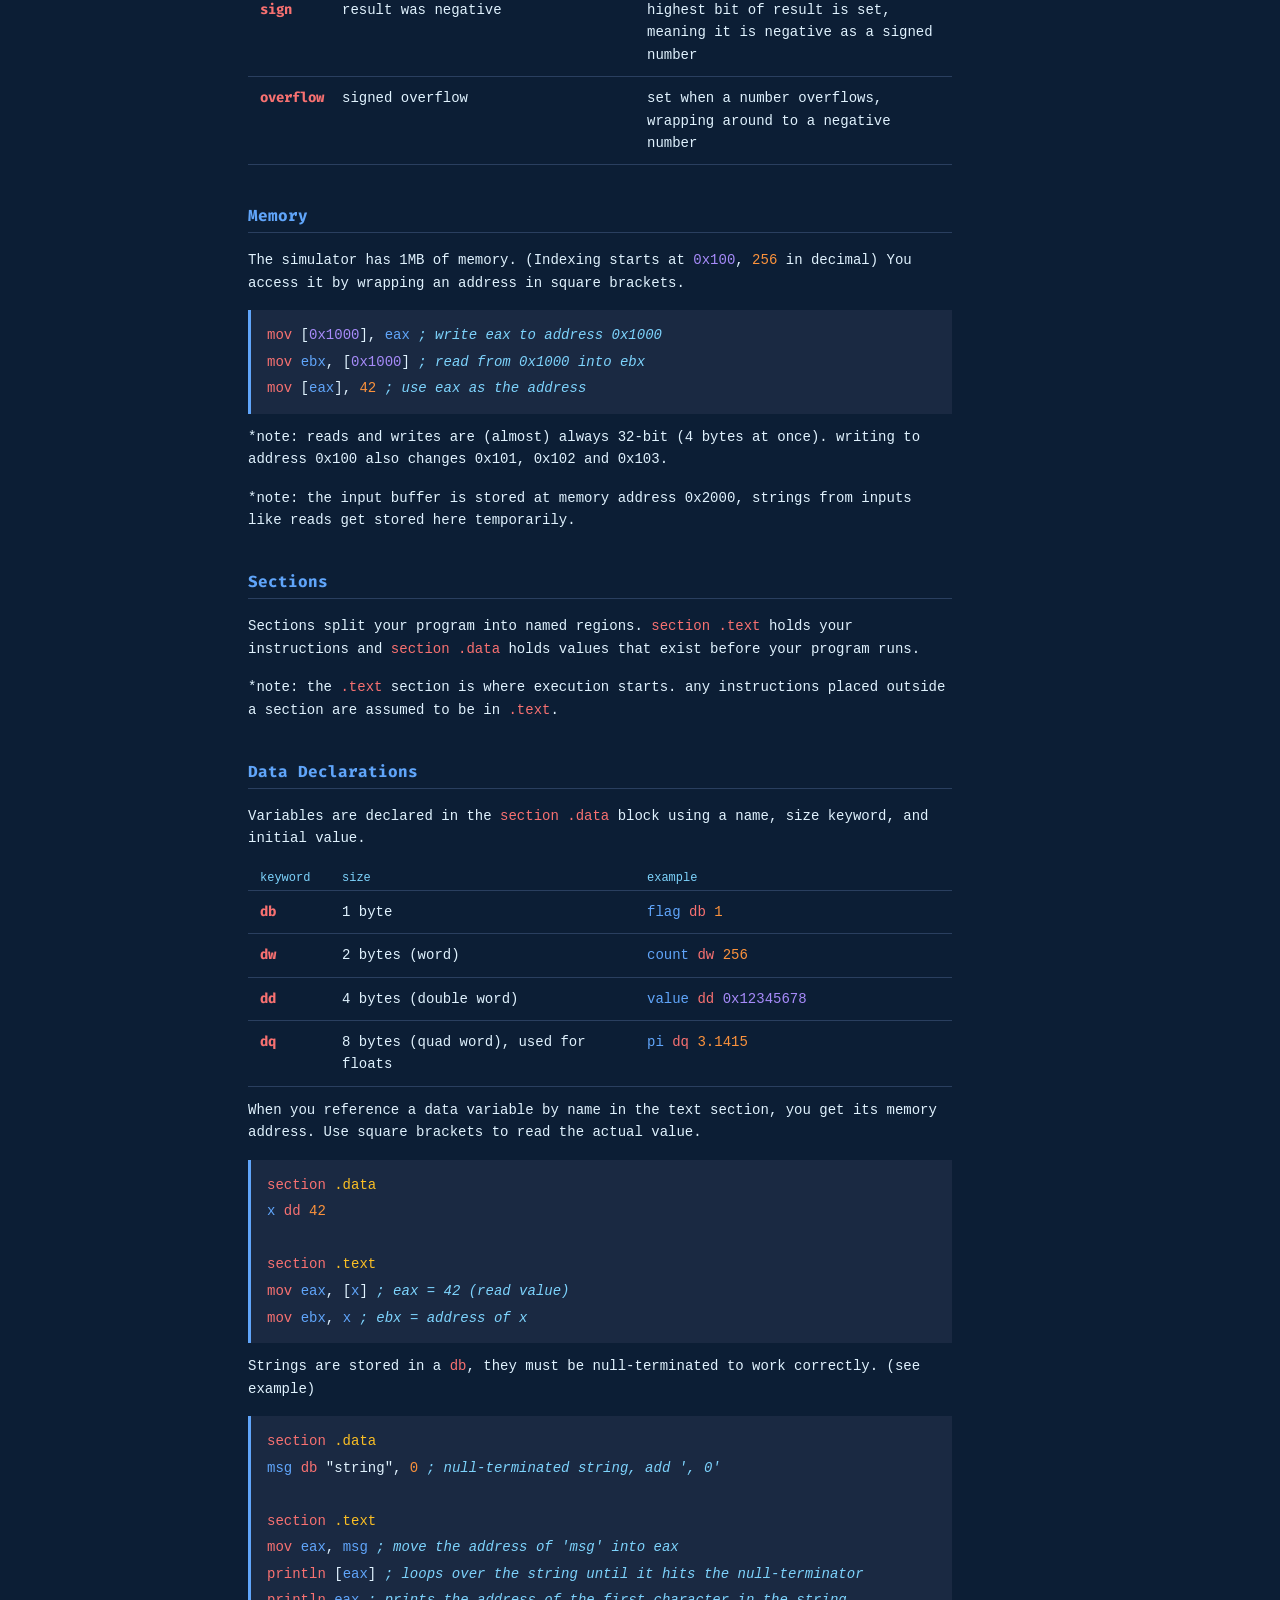
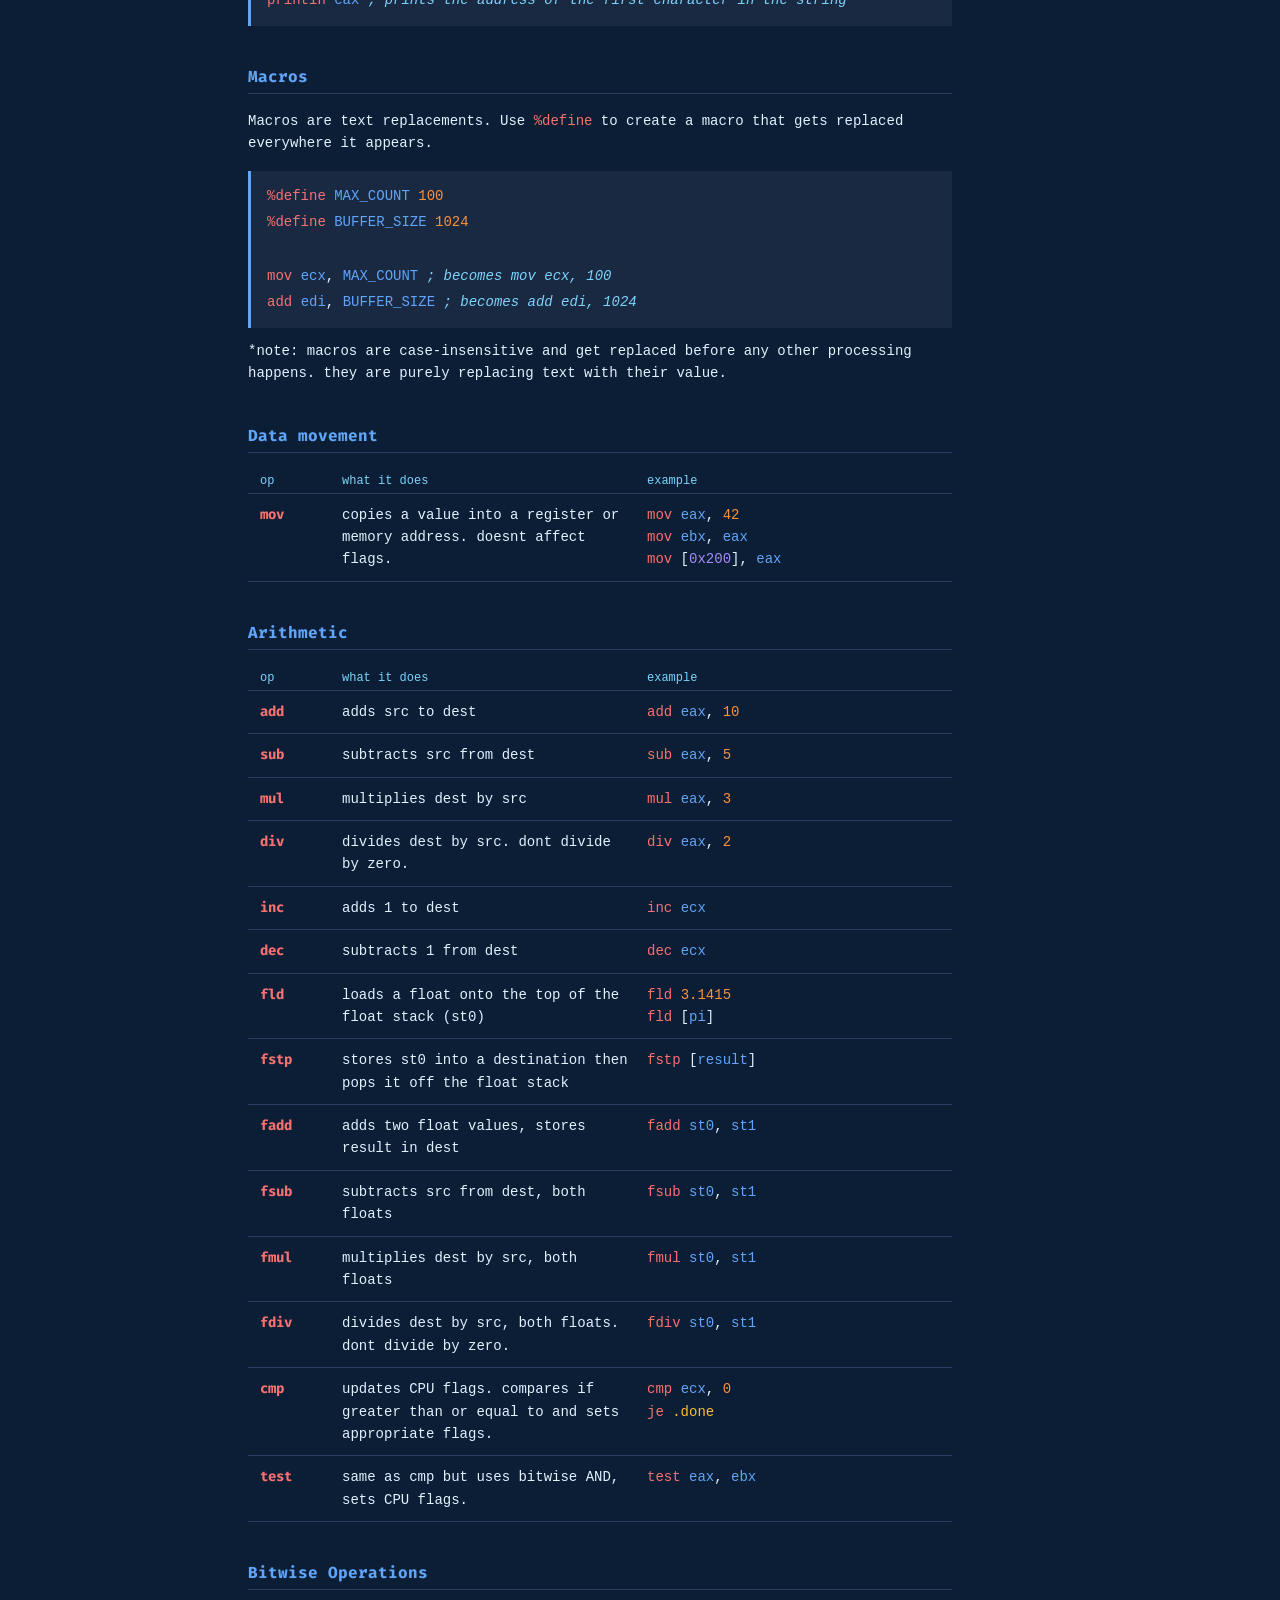
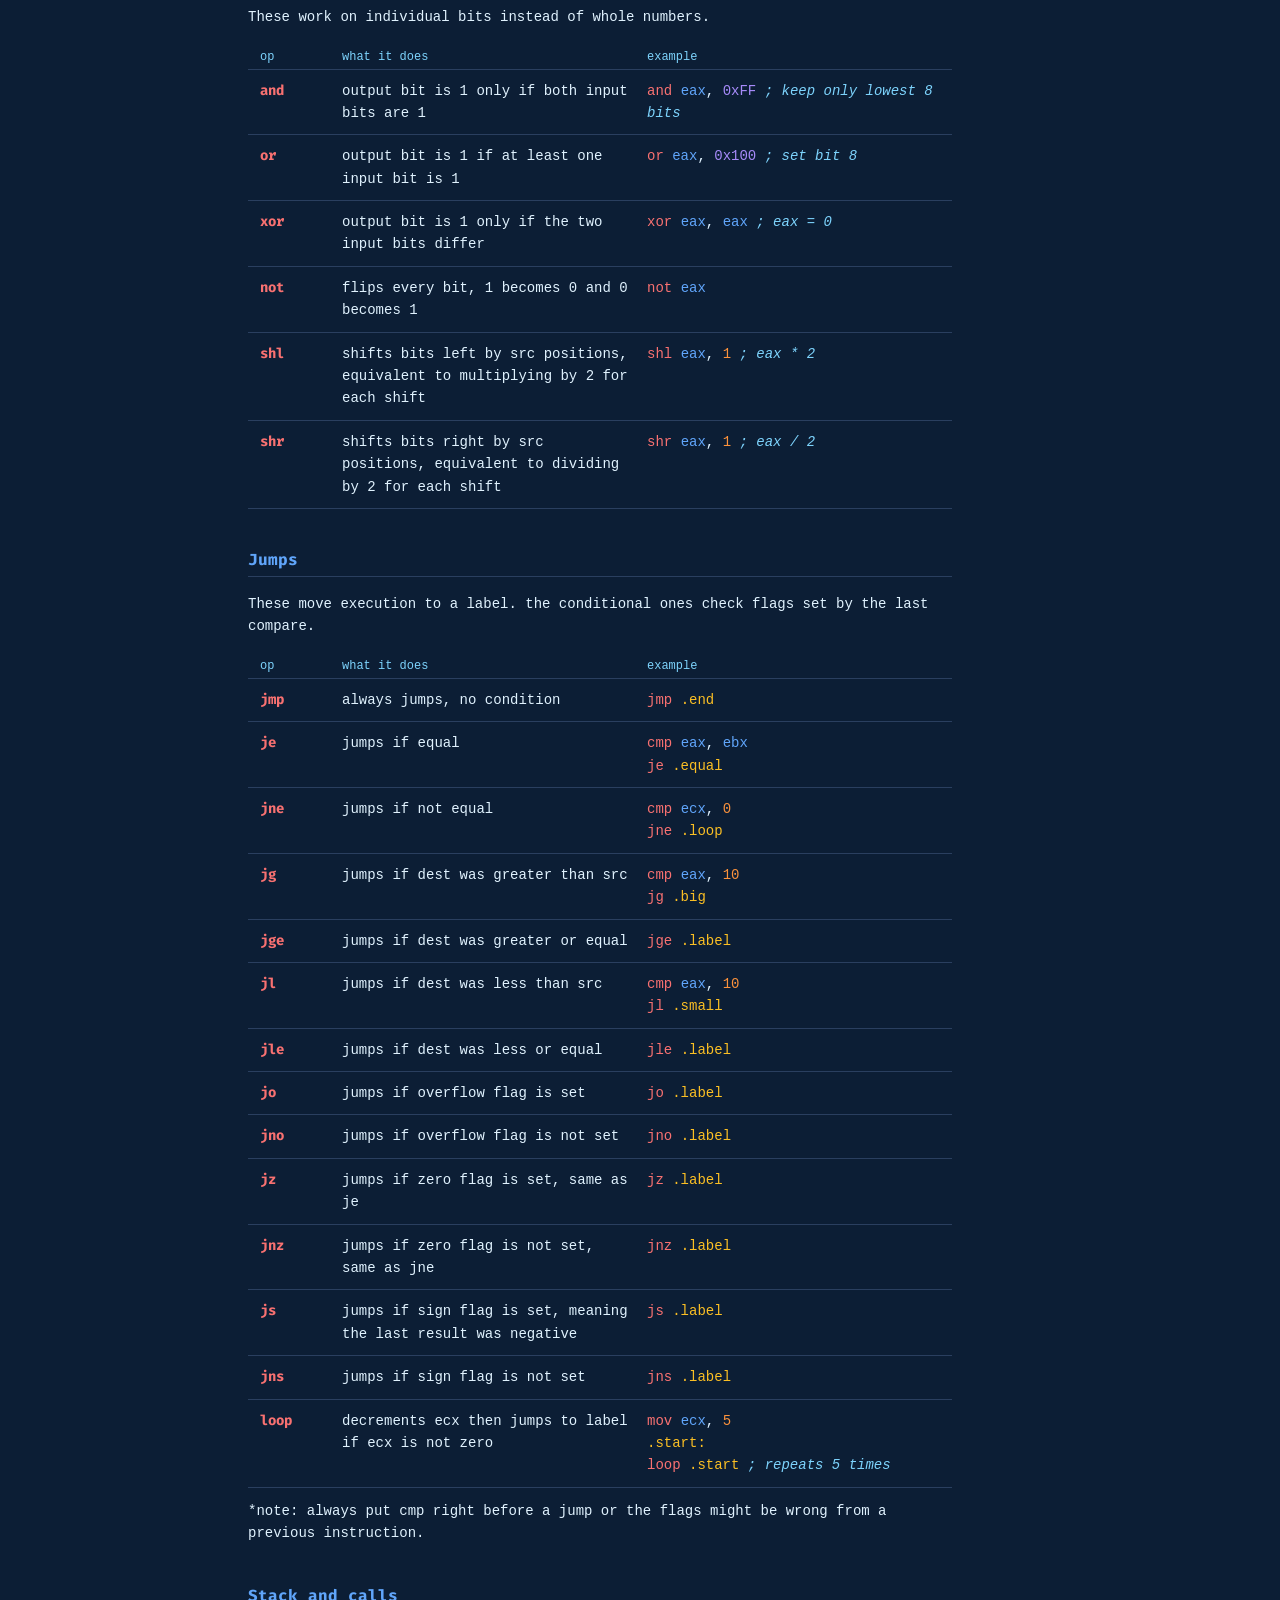
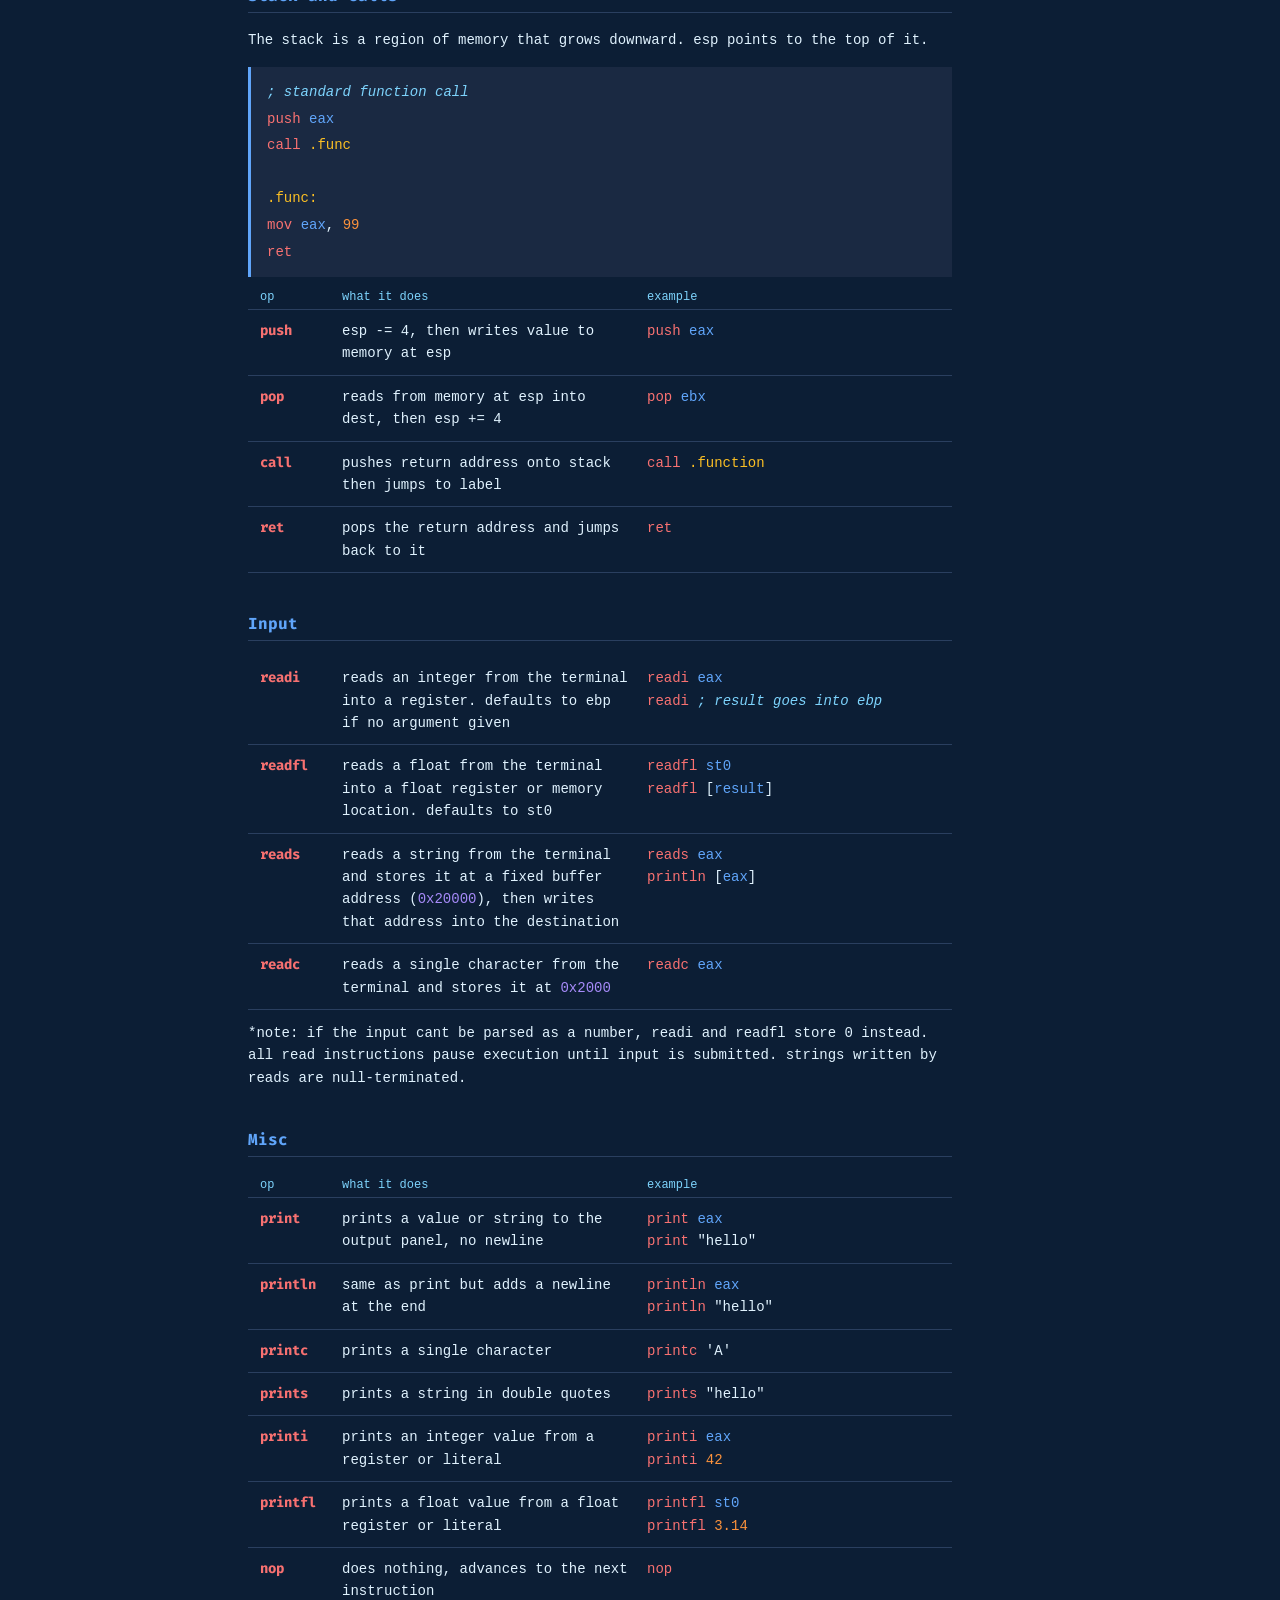
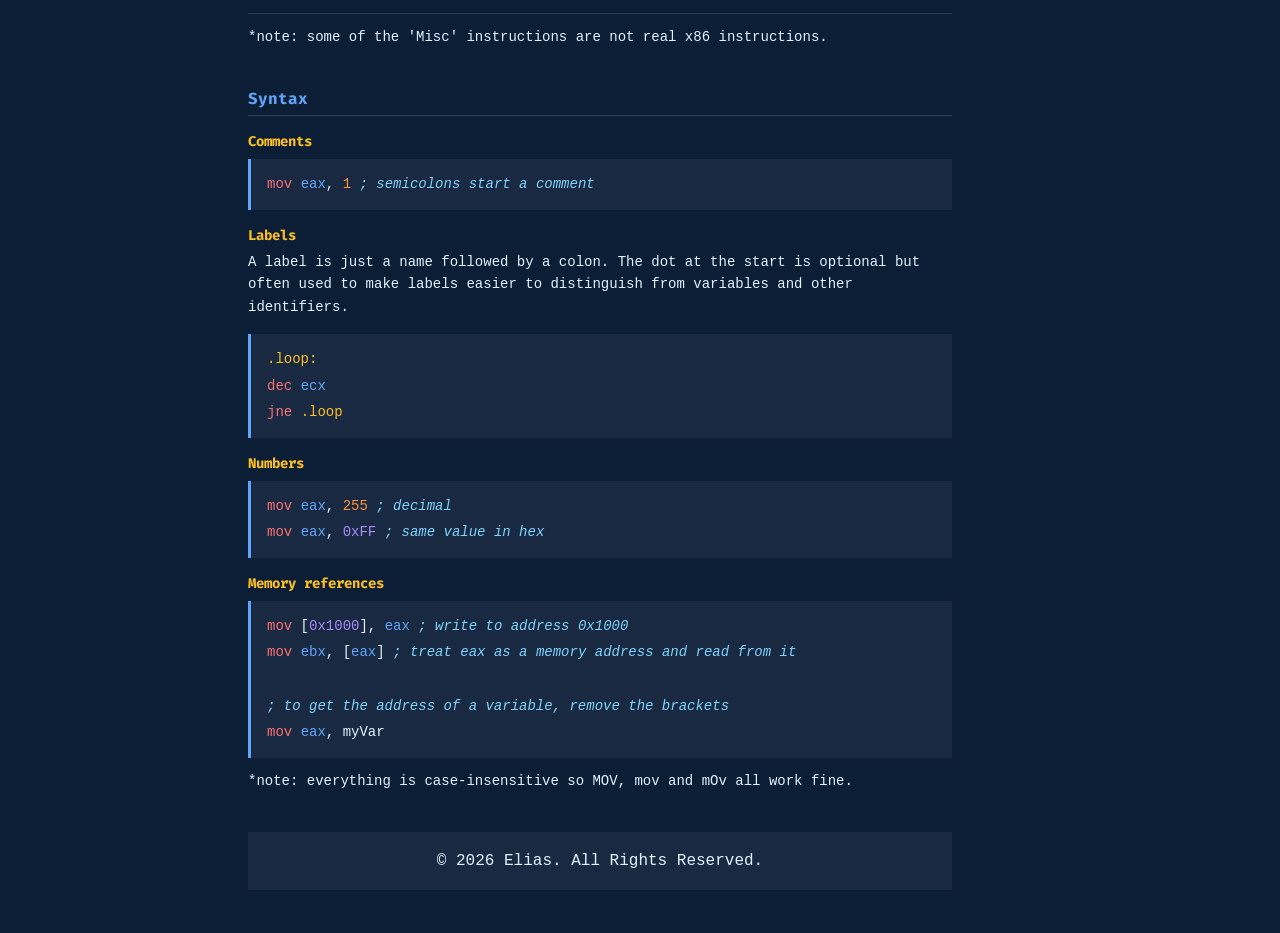
==== commit 0008e957: "final touches" ====
--- a/docs.html
+++ b/docs.html
@@ -5,15 +5,16 @@
     <title>Assembly Playground - Help</title>
     <link rel="icon" type="image/x-icon" href="img/icon.png">
     <link rel="stylesheet" href="css/docs.css">
+    <meta name="viewport" content="width=device-width, initial-scale=1">
+    <meta name="description" content="Documentation with examples for my x86 Assembly language emulator.">
     <script src="js/docs.js" defer></script>
-
-    <meta name="viewport" content="width=device-width, initial-scale=1">
+    
     <!-- import google font -->
     <link href="https://fonts.googleapis.com/css2?family=Fira+Code&display=swap" rel="stylesheet">
 </head>
 
 <body>
-    <div class="page">
+    <main class="page">
         <div class="sidebar">
             <h1>ASM PLAYGROUND</h1>
             <a href="index.html">Back to Playground</a>
@@ -30,6 +31,7 @@
             <a href="#bitwise">Bitwise</a>
             <a href="#jumps">Jumps</a>
             <a href="#stack">Stack and calls</a>
+            <a href="#input">Input</a>
             <a href="#misc">Misc</a>
             <a href="#syntax">Syntax</a>
         </div>
@@ -176,7 +178,7 @@
             <div class="section" id="memory">
                 <h2>Memory</h2>
                 <p>
-                    The simulator has 1MB of memory. (Indexing starts at <span class="hex">0x100</span>) You access it by wrapping an
+                    The simulator has 1MB of memory. (Indexing starts at <span class="hex">0x100</span>, <span class="num">256</span> in decimal) You access it by wrapping an
                     address in square brackets.
                 </p>
                 <div class="code">
@@ -193,6 +195,9 @@
                 <p class="note">
                     *note: reads and writes are (almost) always 32-bit (4 bytes at
                     once). writing to address 0x100 also changes 0x101, 0x102 and 0x103.
+                </p>
+                <p class="note">
+                    *note: the input buffer is stored at memory address 0x2000, strings from inputs like reads get stored here temporarily.
                 </p>
             </div>
             <!-- sections -->
@@ -701,6 +706,47 @@
                     <div><span class="keyword">ret</span></div>
                 </div>
             </div>
+            <!-- input -->
+            <div class="section" id="input">
+                <h2>Input</h2>
+                <div class="row">
+                    <div class="op">readi</div>
+                    <div>reads an integer from the terminal into a register. defaults to ebp if no argument given</div>
+                    <div>
+                        <span class="keyword">readi</span> <span class="reg">eax</span><br>
+                        <span class="keyword">readi</span>
+                        <span class="comment">; result goes into ebp</span>
+                    </div>
+                </div>
+                <div class="row">
+                    <div class="op">readfl</div>
+                    <div>reads a float from the terminal into a float register or memory location. defaults to st0</div>
+                    <div>
+                        <span class="keyword">readfl</span> <span class="reg">st0</span><br>
+                        <span class="keyword">readfl</span> [<span class="reg">result</span>]
+                    </div>
+                </div>
+                <div class="row">
+                    <div class="op">reads</div>
+                    <div>reads a string from the terminal and stores it at a fixed buffer address (<span class="hex">0x20000</span>), then writes that address into the destination</div>
+                    <div>
+                        <span class="keyword">reads</span> <span class="reg">eax</span><br>
+                        <span class="keyword">println</span> [<span class="reg">eax</span>]
+                    </div>
+                </div>
+                <div class="row">
+                    <div class="op">readc</div>
+                    <div>reads a single character from the terminal and stores it at <span class="hex">0x2000</span></div>
+                    <div>
+                        <span class="keyword">readc</span> <span class="reg">eax</span>
+                    </div>
+                </div>
+                <p class="note">
+                    *note: if the input cant be parsed as a number, readi and readfl store 0 instead.
+                    all read instructions pause execution until input is submitted.
+                    strings written by reads are null-terminated.
+                </p>
+            </div>
             <!-- misc -->
             <div class="section" id="misc">
                 <h2>Misc</h2>
@@ -807,8 +853,11 @@
                     fine.
                 </p>
             </div>
+            <footer>
+                © 2026 Elias. All Rights Reserved.
+            </footer>
         </div>
-    </div>
+    </main>
 </body>
 
 </html>
--- a/css/docs.css
+++ b/css/docs.css
@@ -19,6 +19,11 @@
 	margin: 0;
 	padding: 0;
 }
+/* font */
+@font-face {
+	font-family: Fira Code;
+	src: url(fonts/FiraCodefonts.ttf);
+}
 
 /* base */
 
@@ -182,6 +187,14 @@
 	margin-top: 12px;
 }
 
+footer {
+	display: flex;
+	justify-content: center;
+	align-items: center;
+	background-color: var(--panel);
+	padding: 20px 0;
+}
+
 /* changes for mobile */
 
 @media (max-width: 768px) {
